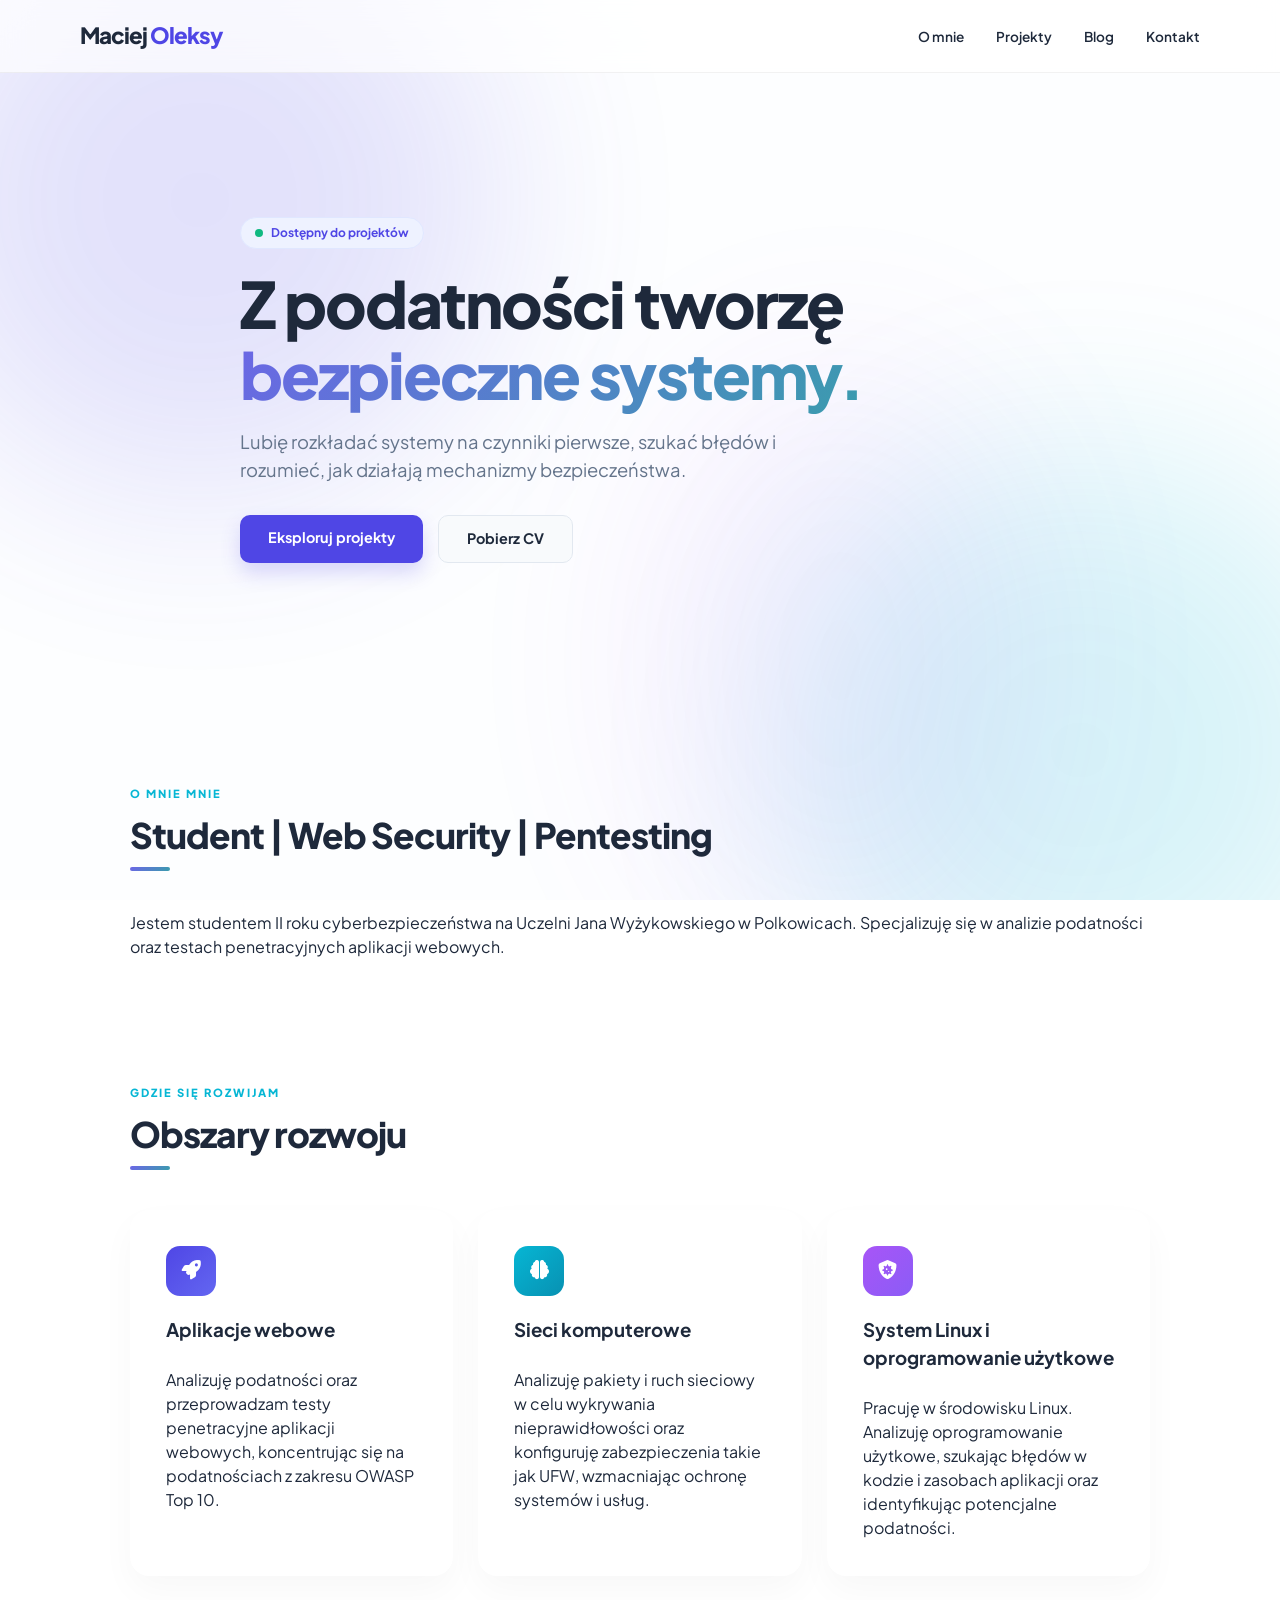
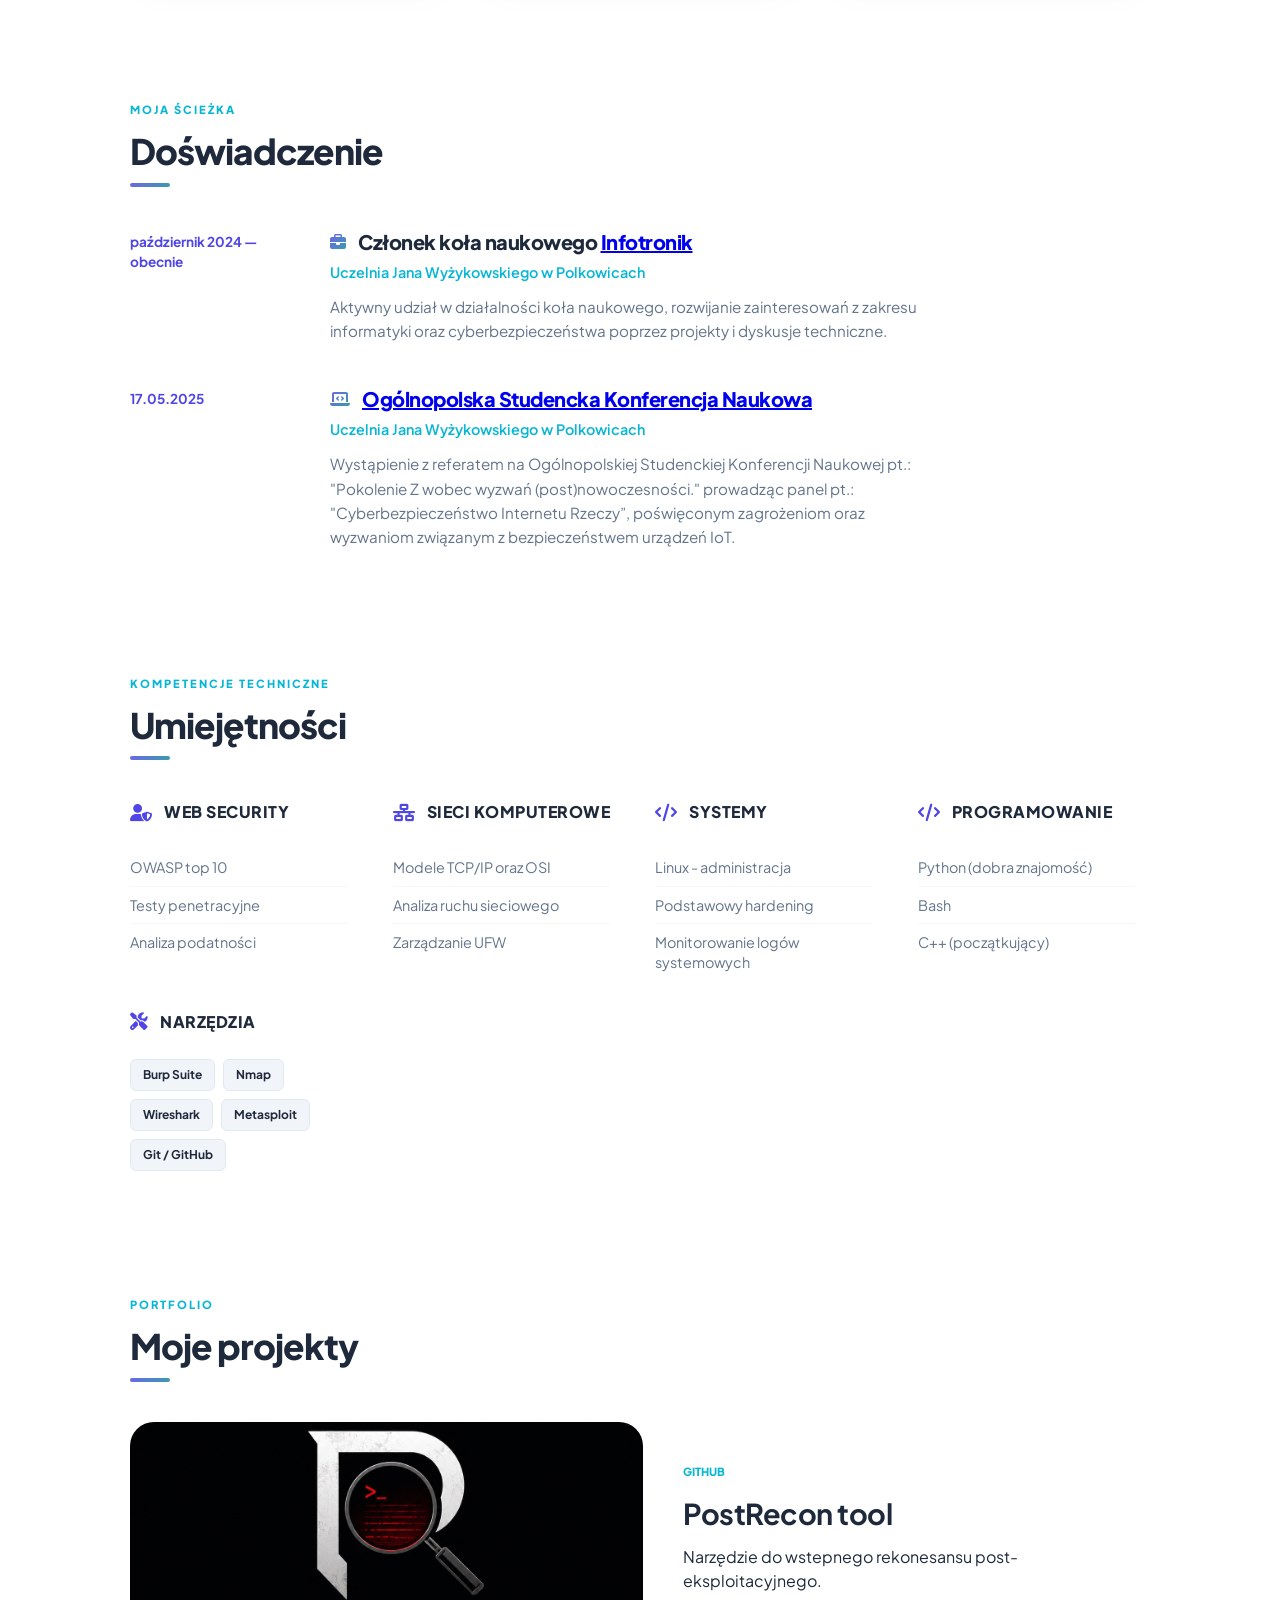
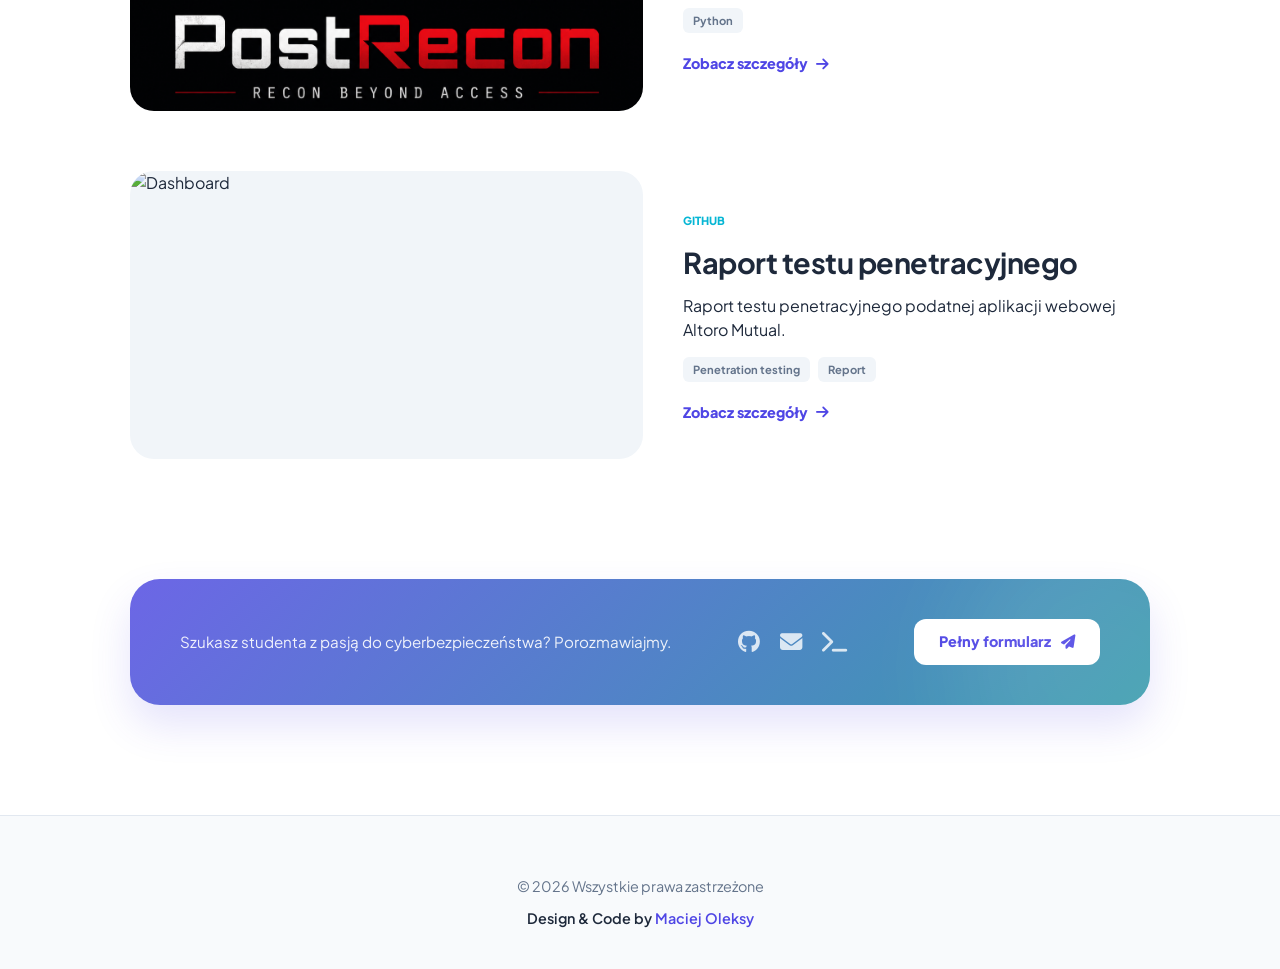
==== index.html @ 7ea2ad45 "Update index.html" ====
<!DOCTYPE html>
<html lang="pl">
<head>
    <meta charset="UTF-8">
    <meta name="viewport" content="width=device-width, initial-scale=1.0">
    <title>Portfolio | Maciej Oleksy</title>
    <link href="https://fonts.googleapis.com/css2?family=Plus+Jakarta+Sans:wght@300;400;600;800&display=swap" rel="stylesheet">
    <link rel="stylesheet" href="https://cdnjs.cloudflare.com/ajax/libs/font-awesome/6.4.0/css/all.min.css">
    <link rel="stylesheet" href="style.css">
</head>
<body>


    <div class="blob-bg">
        <div class="blob blob-1"></div>
        <div class="blob blob-2"></div>
        <div class="blob blob-3"></div>
    </div>

    <nav>
        <div class="nav-container">
            <div class="logo">Maciej<span> Oleksy</span></div>
            <ul class="nav-links">
                <li><a href="#about">O mnie</a></li>
                <li><a href="#projects">Projekty</a></li>
                <li><a href="https://cybermaciej.blogspot.com/">Blog</a></li>
                <li><a href="#contact">Kontakt</a></li>
            </ul>
        </div>
    </nav>

    <header class="hero">
        <div class="container">
            <div class="hero-content">
                <span class="status-badge"><span class="dot"></span> Dostępny do projektów</span>
                <h1>Z podatności tworzę<span class="text-gradient"> bezpieczne systemy.</span></h1>
                <p>Lubię rozkładać systemy na czynniki pierwsze, szukać błędów i rozumieć, jak działają mechanizmy bezpieczeństwa.</p>
                <div class="hero-btns">
                    <a href="#projects" class="btn btn-primary">Eksploruj projekty</a>
                    <a href="#contact" class="btn btn-secondary">Pobierz CV</a>
                </div>
            </div>
        </div>
    </header>

    <section id="about" class="section">
        <div class="container">
            <div class="section-header">
                <span class="section-subtitle">O mnie mnie</span>
                <h2>Student | Web Security | Pentesting</h2>
                <div class="divider"></div>
            </div>
            <div class="about-text">
                Jestem studentem II roku cyberbezpieczeństwa na Uczelni Jana Wyżykowskiego w Polkowicach. Specjalizuję się w analizie podatności oraz testach penetracyjnych aplikacji webowych.</p>
            </div>
        </div>
    </section>

    <!-- Sekcja Specjalizacja -->

    <section id="areas" class="section">
        <div class="container">
            <div class="section-header">
                <span class="section-subtitle">Gdzie się rozwijam</span>
                <h2>Obszary rozwoju</h2>
                <div class="divider"></div>
            </div>
            <div class="grid-3">
                <div class="area-card">
                    <div class="area-icon gradient-1"><i class="fas fa-rocket"></i></div>
                   <h3> Aplikacje webowe</h3>
                    <br>
                    <p>Analizuję podatności oraz przeprowadzam testy penetracyjne aplikacji webowych, koncentrując się na podatnościach z zakresu OWASP Top 10.</p>
                </div>
                <div class="area-card">
                    <div class="area-icon gradient-2"><i class="fas fa-brain"></i></div>
                    <h3>Sieci komputerowe</h3>
                    <br>
                    <p>Analizuję pakiety i ruch sieciowy w celu wykrywania nieprawidłowości oraz konfiguruję zabezpieczenia takie jak UFW, wzmacniając ochronę systemów i usług.</p>
                </div>
                <div class="area-card">
                    <div class="area-icon gradient-3"><i class="fas fa-shield-virus"></i></div>
                    <h3>System Linux i oprogramowanie użytkowe</h3>
                    <br>
                    <p>Pracuję w środowisku Linux. Analizuję oprogramowanie użytkowe, szukając błędów w kodzie i zasobach aplikacji oraz identyfikując potencjalne podatności.</p>
                </div>
            </div>
        </div>
    </section>

    <!-- SEKCJA DOŚWIADCZENIE -->
    <section id="experience" class="section">
        <div class="container">
            <div class="section-header">
                <span class="section-subtitle">Moja ścieżka</span>
                <h2>Doświadczenie</h2>
                <div class="divider"></div>
            </div>
            <div class="experience-timeline">
                
                <!-- Pozycja 1 -->
                <div class="exp-entry">
                    <div class="exp-date">październik 2024 — obecnie</div>
                    <div class="exp-details">
                        <div class="exp-title">
                            <i class="fas fa-briefcase"></i>
                            <h3>Członek koła naukowego <a href="https://www.infotronik.polkowski.edu.pl/">Infotronik</a></h3>
                        </div>
                        <span class="exp-company">Uczelnia Jana Wyżykowskiego w Polkowicach</span>
                        <p>Aktywny udział w działalności koła naukowego, rozwijanie zainteresowań z zakresu informatyki oraz cyberbezpieczeństwa poprzez projekty i dyskusje techniczne.</p>
                    </div>
                </div>

                <!-- Pozycja 2 -->
                <div class="exp-entry">
                    <div class="exp-date">17.05.2025</div>
                    <div class="exp-details">
                        <div class="exp-title">
                            <i class="fas fa-laptop-code"></i>
                            <a href="https://ujw.pl/za-nami-ogolnopolska-konferencja-studencka/"><h3>Ogólnopolska Studencka Konferencja Naukowa</h3></a>
                        </div>
                        <span class="exp-company">Uczelnia Jana Wyżykowskiego w Polkowicach</span>
                        <p>Wystąpienie z referatem na Ogólnopolskiej Studenckiej Konferencji Naukowej pt.: "Pokolenie Z wobec wyzwań (post)nowoczesności." prowadząc panel pt.: "Cyberbezpieczeństwo Internetu Rzeczy”, poświęconym zagrożeniom oraz wyzwaniom związanym z bezpieczeństwem urządzeń IoT.</p>
                    </div>
                </div>

            </div>
        </div>
    </section>

   <section id="skills" class="section">
        <div class="container">
            <div class="section-header">
                <span class="section-subtitle">Kompetencje techniczne</span>
                <h2>Umiejętności</h2>
                <div class="divider"></div>
            </div>
            
            <div class="skills-grid-structured">
                
                <!-- Grupa 1: Cybersecurity -->
                <div class="skill-column">
                    <div class="skill-column-header">
                        <i class="fas fa-user-shield"></i>
                        <h4>Web security</h4>
                    </div>
                    <ul class="skill-list-clean">
                        <li>OWASP top 10</li>
                        <li>Testy penetracyjne</li>

                        <li>Analiza podatności</li>
                    </ul>
                </div>

                <!-- Grupa 2: Systemy i sieci -->
                <div class="skill-column">
                    <div class="skill-column-header">
                        <i class="fas fa-network-wired"></i>
                        <h4>Sieci komputerowe</h4>
                    </div>
                    <ul class="skill-list-clean">
                        <li>Modele TCP/IP oraz OSI</li>
                        <li>Analiza ruchu sieciowego</li>
                        <li>Zarządzanie UFW</li>
                
           
                    </ul>
                </div>

                <!-- Grupa 3: Programowanie -->
                <div class="skill-column">
                    <div class="skill-column-header">
                        <i class="fas fa-code"></i>
                        <h4>Systemy</h4>
                    </div>
                    <ul class="skill-list-clean">
                        <li>Linux - administracja</li>
                        <li>Podstawowy hardening</li>
<li>Monitorowanie logów systemowych</li>
                    </ul>
                </div>


<div class="skill-column">
                    <div class="skill-column-header">
                        <i class="fas fa-code"></i>
                        <h4>Programowanie</h4>
                    </div>
                    <ul class="skill-list-clean">
                        <li>Python (dobra znajomość)</li>
                        <li>Bash</li>
<li>C++ (początkujący)</li>
                    </ul>
                </div>

                <!-- Grupa 4: Narzędzia -->
                <div class="skill-column tools-column">
                    <div class="skill-column-header">
                        <i class="fas fa-tools"></i>
                        <h4>Narzędzia</h4>
                    </div>
                    <div class="tools-tags-cloud">
                        <span>Burp Suite</span>
                        <span>Nmap</span>
                        <span>Wireshark</span>
                        <span>Metasploit</span>
                        <span>Git / GitHub</span>
                    </div>
                </div>

            </div>
        </div>
    </section>

    <section id="projects" class="section">
        <div class="container">
            <div class="section-header">
                <span class="section-subtitle">Portfolio</span>
                <h2>Moje projekty</h2>
                <div class="divider"></div>
            </div>
            <div class="projects-featured">
                <div class="project-item">
                    <div class="project-visual">
                        <img src="unnamed.png" alt="Dashboard">
                    </div>
                    <div class="project-info">
                        <span class="project-tag">GitHub</span>
                        <h3>PostRecon tool</h3>
                        <p>Narzędzie do wstepnego rekonesansu post-eksploitacyjnego.</p>
                        <div class="project-meta"><span>Python</span></div>
                        <a href="https://github.com/christwaffen/postrecon" class="btn-link">Zobacz szczegóły <i class="fas fa-arrow-right"></i></a>
                    </div>
                </div>

                <div class="project-item">
                    <div class="project-visual">
                        <img src="https://www.mend.io/wp-content/uploads/2024/07/Blog-image-2-Assessment-Tools.png" alt="Dashboard">
                    </div>
                    <div class="project-info">
                        <span class="project-tag">GitHub</span>
                        <h3>Raport testu penetracyjnego</h3>
                        <p>Raport testu penetracyjnego podatnej aplikacji webowej Altoro Mutual.</p>
                        <div class="project-meta"><span>Penetration testing</span><span>Report</span></div>
                        <a href="https://github.com/christwaffen/Pentest-Project-Altoro-Mutual" class="btn-link">Zobacz szczegóły <i class="fas fa-arrow-right"></i></a>
                    </div>
                </div>
            </div>
        </div>
    </section>

    <!-- ZMODYFIKOWANA SEKCJA KONTAKT Z MEDIA MI -->
    <section id="contact" class="section">
        <div class="container">
            <div class="contact-slim-enhanced">
                <div class="contact-info-block">
                    <p>Szukasz studenta z pasją do cyberbezpieczeństwa? Porozmawiajmy.</p>
                </div>

                <div class="contact-socials">
                    <a href="https://github.com/christwaffen" target="_blank" title="GitHub">
                        <i class="fab fa-github"></i>
                    </a>
                    <a href="mailto:maciek.oleksy.slo@gmail.com" title="Email">
                        <i class="fas fa-envelope"></i>
                    </a>
                    <a href="https://tryhackme.com/p/hackerCrusaders" target="_blank" title="TryHackMe">
                        <i class="fas fa-terminal"></i>
                    </a>
                </div>

                <div class="contact-cta">
                    <a href="kontakt.html" class="btn-contact-white">
                        Pełny formularz <i class="fas fa-paper-plane"></i>
                    </a>
                </div>
            </div>
        </div>
    </section>

    <footer>
        <div class="container">
            <p>&copy; 2026 Wszystkie prawa zastrzeżone</p>
            <p class="footer-bottom">Design & Code by <span>Maciej Oleksy</span></p>
        </div>
    </footer>

</body>
</html>
---- style.css ----
:root {
    --primary: #4f46e5;
    --secondary: #06b6d4;
    --text-main: #1e293b;
    --text-light: #64748b;
    --bg-body: #ffffff;
    --card-bg: rgba(255, 255, 255, 0.6);
    --gradient-main: linear-gradient(135deg, #6c66e6 0%, #3a9cad 100%);
}

* { margin: 0; padding: 0; box-sizing: border-box; }
html { scroll-behavior: smooth; }
body {
    font-family: 'Plus Jakarta Sans', sans-serif;
    color: var(--text-main);
    background-color: var(--bg-body);
    line-height: 1.5;
}

/* --- TŁO: AURORA TECH --- */
.blob-bg {
    position: fixed; top: 0; left: 0; width: 100%; height: 100%;
    z-index: -1; background: #fdfeff; overflow: hidden;
}
.blob {
    position: absolute; width: 600px; height: 600px;
    filter: blur(100px); border-radius: 50%; opacity: 0.15;
    animation: move 25s infinite alternate ease-in-out;
}
.blob-1 { top: -100px; left: -100px; background: #4f46e5; }
.blob-2 { bottom: -150px; right: -100px; background: #06b6d4; }
.blob-3 { top: 40%; left: 50%; width: 400px; background: #a855f7; opacity: 0.08; }

@keyframes move {
    0% { transform: translate(0, 0) scale(1); }
    100% { transform: translate(100px, 50px) scale(1.1); }
}

/* --- NAWIGACJA --- */
nav {
    position: fixed; top: 0; width: 100%; z-index: 1000;
    padding: 1.2rem 0; background: rgba(255,255,255,0.7);
    backdrop-filter: blur(15px); border-bottom: 1px solid rgba(0,0,0,0.05);
}
.nav-container { max-width: 1200px; margin: 0 auto; display: flex; justify-content: space-between; align-items: center; padding: 0 40px; }
.logo { font-size: 1.4rem; font-weight: 800; letter-spacing: -1px; }
.logo span { color: var(--primary); }
.nav-links { display: flex; list-style: none; gap: 2rem; }
.nav-links a { text-decoration: none; color: var(--text-main); font-size: 0.85rem; font-weight: 600; transition: 0.3s; }
.nav-links a:hover { color: var(--primary); }

/* --- HERO --- */
.hero { height: 80vh; display: flex; align-items: center; padding-top: 60px; }
.hero-content { max-width: 800px; }
.status-badge { background: #eef2ff; padding: 6px 14px; border-radius: 50px; font-size: 0.75rem; font-weight: 700; color: var(--primary); display: inline-flex; align-items: center; gap: 8px; margin-bottom: 1.2rem; border: 1px solid #e0e7ff; }
.dot { width: 8px; height: 8px; background: #10b981; border-radius: 50%; display: inline-block; animation: blink 1.5s infinite; }
@keyframes blink { 0%, 100% { opacity: 0.3; } 50% { opacity: 1; } }
.hero h1 { font-size: clamp(2.5rem, 5vw, 4rem); line-height: 1.1; margin-bottom: 1.2rem; font-weight: 800; letter-spacing: -2px; }
.text-gradient { background: var(--gradient-main); -webkit-background-clip: text; -webkit-text-fill-color: transparent; }
.hero p { font-size: 1.15rem; color: var(--text-light); margin-bottom: 2rem; max-width: 550px; }

/* --- BUTTONS --- */
.hero-btns { 
    display: flex; 
    flex-wrap: wrap; 
    gap: 15px; /* To załatwia odstęp między przyciskami */
}

.btn { padding: 12px 28px; border-radius: 10px; font-weight: 700; text-decoration: none; transition: 0.3s; display: inline-block; font-size: 0.9rem; }
.btn-primary { background: var(--primary); color: white; box-shadow: 0 10px 20px rgba(79, 70, 229, 0.2); border: none; }
.btn-primary:hover { transform: translateY(-2px); box-shadow: 0 15px 25px rgba(79, 70, 229, 0.3); }

.btn-secondary { 
    background: #f8fafc; 
    color: var(--text-main); 
    /* Usuwamy margin-left: 10px; bo teraz używamy gap w .hero-btns */
    border: 1px solid #e2e8f0; 
}
/* --- SEKCE --- */
.container { max-width: 1100px; margin: 0 auto; padding: 0 40px; }
.section { padding: 60px 0; }
.section-header { text-align: left; margin-bottom: 40px; }
.section-subtitle { font-weight: 800; text-transform: uppercase; letter-spacing: 2px; color: var(--secondary); font-size: 0.7rem; }
.section-header h2 { font-size: 2.2rem; font-weight: 800; margin: 5px 0; letter-spacing: -1px; }
.divider { width: 40px; height: 4px; background: var(--gradient-main); border-radius: 10px; }

/* --- OBSZARY --- */
.grid-3 { display: grid; grid-template-columns: repeat(auto-fit, minmax(280px, 1fr)); gap: 25px; }
.area-card { background: var(--card-bg); padding: 35px; border-radius: 20px; border: 1px solid rgba(255,255,255,0.5); backdrop-filter: blur(10px); box-shadow: 0 15px 35px rgba(0,0,0,0.03); transition: 0.3s; }
.area-card:hover { transform: translateY(-5px); border-color: var(--primary); }
.area-icon { width: 50px; height: 50px; border-radius: 14px; display: flex; align-items: center; justify-content: center; font-size: 1.2rem; color: white; margin-bottom: 20px; }
.gradient-1 { background: linear-gradient(135deg, #4f46e5, #6366f1); }
.gradient-2 { background: linear-gradient(135deg, #06b6d4, #0891b2); }
.gradient-3 { background: linear-gradient(135deg, #a855f7, #8b5cf6); }

/* --- NOWY, UPORZĄDKOWANY UKŁAD UMIEJĘTNOŚCI --- */
.skills-grid-structured {
    display: grid;
    /* Tworzy 4 równe kolumny na dużych ekranach */
    grid-template-columns: repeat(4, 1fr);
    gap: 30px;
    margin-top: 20px;
}

.skill-column {
    display: flex;
    flex-direction: column;
    padding-right: 15px; /* Odstęp wizualny między kolumnami */
}

.skill-column-header {
    display: flex;
    align-items: center;
    gap: 12px;
    margin-bottom: 25px;
    color: var(--primary);
}

.skill-column-header i {
    font-size: 1.1rem;
}

.skill-column-header h4 {
    font-size: 1rem;
    font-weight: 800;
    color: var(--text-main);
    text-transform: uppercase;
    letter-spacing: 0.5px;
}

/* Czysta lista bez kropel i kółek - minimalizm */
.skill-list-clean {
    list-style: none;
    margin: 0;
    padding: 0;
}

.skill-list-clean li {
    font-size: 0.9rem;
    color: var(--text-light);
    padding: 8px 0;
    border-bottom: 1px solid rgba(0,0,0,0.03); /* Subtelna linia oddzielająca */
    line-height: 1.4;
}

.skill-list-clean li:last-child {
    border-bottom: none;
}

.skill-list-clean li strong {
    color: var(--primary);
}

/* Chmura narzędzi */
.tools-tags-cloud {
    display: flex;
    flex-wrap: wrap;
    gap: 8px;
}

.tools-tags-cloud span {
    background: #f1f5f9;
    color: var(--text-main);
    padding: 6px 12px;
    border-radius: 6px;
    font-size: 0.75rem;
    font-weight: 700;
    border: 1px solid #e2e8f0;
    transition: 0.3s;
}

.tools-tags-cloud span:hover {
    background: var(--primary);
    color: white;
    border-color: var(--primary);
}

/* RESPONSYWNOŚĆ */

/* Na tabletach 2 kolumny obok siebie */
@media (max-width: 1024px) {
    .skills-grid-structured {
        grid-template-columns: repeat(2, 1fr);
        gap: 40px;
    }
}

/* Na telefonach 1 kolumna */
@media (max-width: 600px) {
    .skills-grid-structured {
        grid-template-columns: 1fr;
        gap: 30px;
    }
    
    .skill-column {
        padding-right: 0;
        padding-bottom: 20px;
        border-bottom: 1px solid #f1f5f9;
    }
}

/* --- PROJEKTY --- */
.projects-featured { display: flex; flex-direction: column; gap: 60px; }
.project-item { display: grid; grid-template-columns: 1.1fr 1fr; gap: 40px; align-items: center; }
.project-item.reverse { grid-template-columns: 1fr 1.1fr; }
/* --- WYMUSZENIE IDENTYCZNYCH WYMIARÓW --- */
.project-visual {
    width: 100% !important;
    aspect-ratio: 16 / 9 !important; /* Proporcje kinowe */
    border-radius: 24px !important;
    overflow: hidden !important;
    position: relative !important;
    display: block !important;
    background: #f1f5f9;
}

.project-visual img {
    /* To są kluczowe 3 linie, które muszą być razem: */
    width: 100% !important;
    height: 100% !important; 
    object-fit: cover !important; 
    
    /* Reszta to detale */
    display: block !important;
    object-position: center !important;
    transition: transform 0.6s ease !important;
}

/* Na telefonach obrazki mogą być nieco wyższe, żeby lepiej wyglądały */
@media (max-width: 768px) {
    .project-visual {
        aspect-ratio: 4 / 3 !important;
    }
}
.project-tag { color: var(--secondary); font-weight: 800; font-size: 0.7rem; text-transform: uppercase; }
.project-info h3 { font-size: 1.8rem; margin: 10px 0; letter-spacing: -0.5px; }
.project-meta { display: flex; gap: 8px; margin: 15px 0 20px; }
.project-meta span { background: #f1f5f9; padding: 4px 10px; border-radius: 6px; font-size: 0.7rem; font-weight: 700; color: var(--text-light); }
.btn-link { text-decoration: none; color: var(--primary); font-weight: 800; font-size: 0.9rem; display: flex; align-items: center; gap: 8px; }

/* --- ZMODYFIKOWANY KONTAKT SLIM --- */
.contact-slim-enhanced {
    background: var(--gradient-main);
    padding: 40px 50px;
    border-radius: 30px;
    display: flex;
    justify-content: space-between;
    align-items: center;
    color: white;
    box-shadow: 0 20px 40px rgba(79, 70, 229, 0.15);
    position: relative;
    overflow: hidden;
}

/* Dekoracyjne rozmycie wewnątrz paska */
.contact-slim-enhanced::after {
    content: '';
    position: absolute;
    top: -50%;
    right: -10%;
    width: 300px;
    height: 300px;
    background: rgba(255, 255, 255, 0.1);
    filter: blur(50px);
    border-radius: 50%;
}

.contact-info-block h3 {
    font-size: 1.8rem;
    font-weight: 800;
    margin-bottom: 5px;
    letter-spacing: -1px;
}

.contact-info-block p {
    opacity: 0.9;
    font-size: 0.95rem;
}

/* Ikony mediów */
.contact-socials {
    display: flex;
    gap: 20px;
    z-index: 1;
}

.contact-socials a {
    color: white;
    font-size: 1.4rem;
    text-decoration: none;
    transition: 0.3s cubic-bezier(0.175, 0.885, 0.32, 1.275);
    opacity: 0.8;
}

.contact-socials a:hover {
    opacity: 1;
    transform: translateY(-5px) scale(1.2);
}

/* Przycisk wewnątrz kontaktu */
.btn-contact-white {
    background: white;
    color: var(--primary);
    padding: 12px 25px;
    border-radius: 12px;
    text-decoration: none;
    font-weight: 800;
    font-size: 0.9rem;
    display: inline-flex;
    align-items: center;
    gap: 10px;
    transition: 0.3s;
    border: none;
    white-space: nowrap;
}

.btn-contact-white:hover {
    transform: scale(1.05);
    box-shadow: 0 10px 20px rgba(0,0,0,0.1);
}

/* RESPONSIVE KONTAKT */
@media (max-width: 900px) {
    .contact-slim-enhanced {
        flex-direction: column;
        text-align: center;
        gap: 30px;
        padding: 40px 20px;
    }
    
    .contact-socials {
        gap: 25px;
    }
}
/* --- DOŚWIADCZENIE --- */
.experience-timeline {
    display: flex;
    flex-direction: column;
    gap: 40px; /* Odstęp między pozycjami */
    max-width: 800px;
}

.exp-entry {
    display: grid;
    grid-template-columns: 180px 1fr; /* Stała szerokość daty */
    gap: 20px;
    transition: 0.3s;
}

/* Na telefonach data nad treścią */
@media (max-width: 768px) {
    .exp-entry {
        grid-template-columns: 1fr;
        gap: 8px;
    }
}

.exp-date {
    font-size: 0.85rem;
    font-weight: 700;
    color: var(--primary);
    padding-top: 5px;
}

.exp-title {
    display: flex;
    align-items: center;
    gap: 12px;
    margin-bottom: 5px;
}

.exp-title i {
    font-size: 1rem;
    background: var(--gradient-main);
    -webkit-background-clip: text;
    -webkit-text-fill-color: transparent;
}

.exp-title h3 {
    font-size: 1.25rem;
    font-weight: 800;
    letter-spacing: -0.5px;
}

.exp-company {
    display: block;
    font-size: 0.9rem;
    font-weight: 600;
    color: var(--secondary);
    margin-bottom: 12px;
}

.exp-details p {
    font-size: 0.95rem;
    color: var(--text-light);
    max-width: 600px;
    line-height: 1.6;
}

/* Delikatny efekt hover dla całego wpisu */
.exp-entry:hover .exp-title h3 {
    color: var(--primary);
    transition: 0.3s;
}
/* --- POPRAWKI RESPONSYWNOŚCI --- */

@media (max-width: 768px) {
    /* Nawigacja na mobile */
    .nav-container {
        flex-direction: column;
        padding: 15px 20px;
        gap: 15px;
    }
    
    .nav-links {
        gap: 15px;
    }

    .hero {
        height: auto;
        padding: 120px 0 60px;
        text-align: center;
    }

    .hero-content {
        display: flex;
        flex-direction: column;
        align-items: center;
    }

    .hero-btns {
        justify-content: center;
    }

    /* Projekty na mobile - układ jeden pod drugim */
    .project-item, .project-item.reverse {
        grid-template-columns: 1fr; /* Jedna kolumna */
        gap: 25px;
    }

    .project-info {
        order: 2; /* Tekst pod obrazkiem */
    }

    .project-visual {
        order: 1; /* Obrazek na górze */
    }
}
/* --- STOPKA --- */
footer {
    padding: 60px 0 30px;
    margin-top: 50px;
    background: #f8fafc;
    border-top: 1px solid #e2e8f0;
    text-align: center;
}

footer p {
    color: var(--text-light);
    font-size: 0.9rem;
    margin-bottom: 10px;
}

footer .footer-bottom {
    font-weight: 600;
    color: var(--text-main);
}

footer .footer-bottom span {
    color: var(--primary);
}
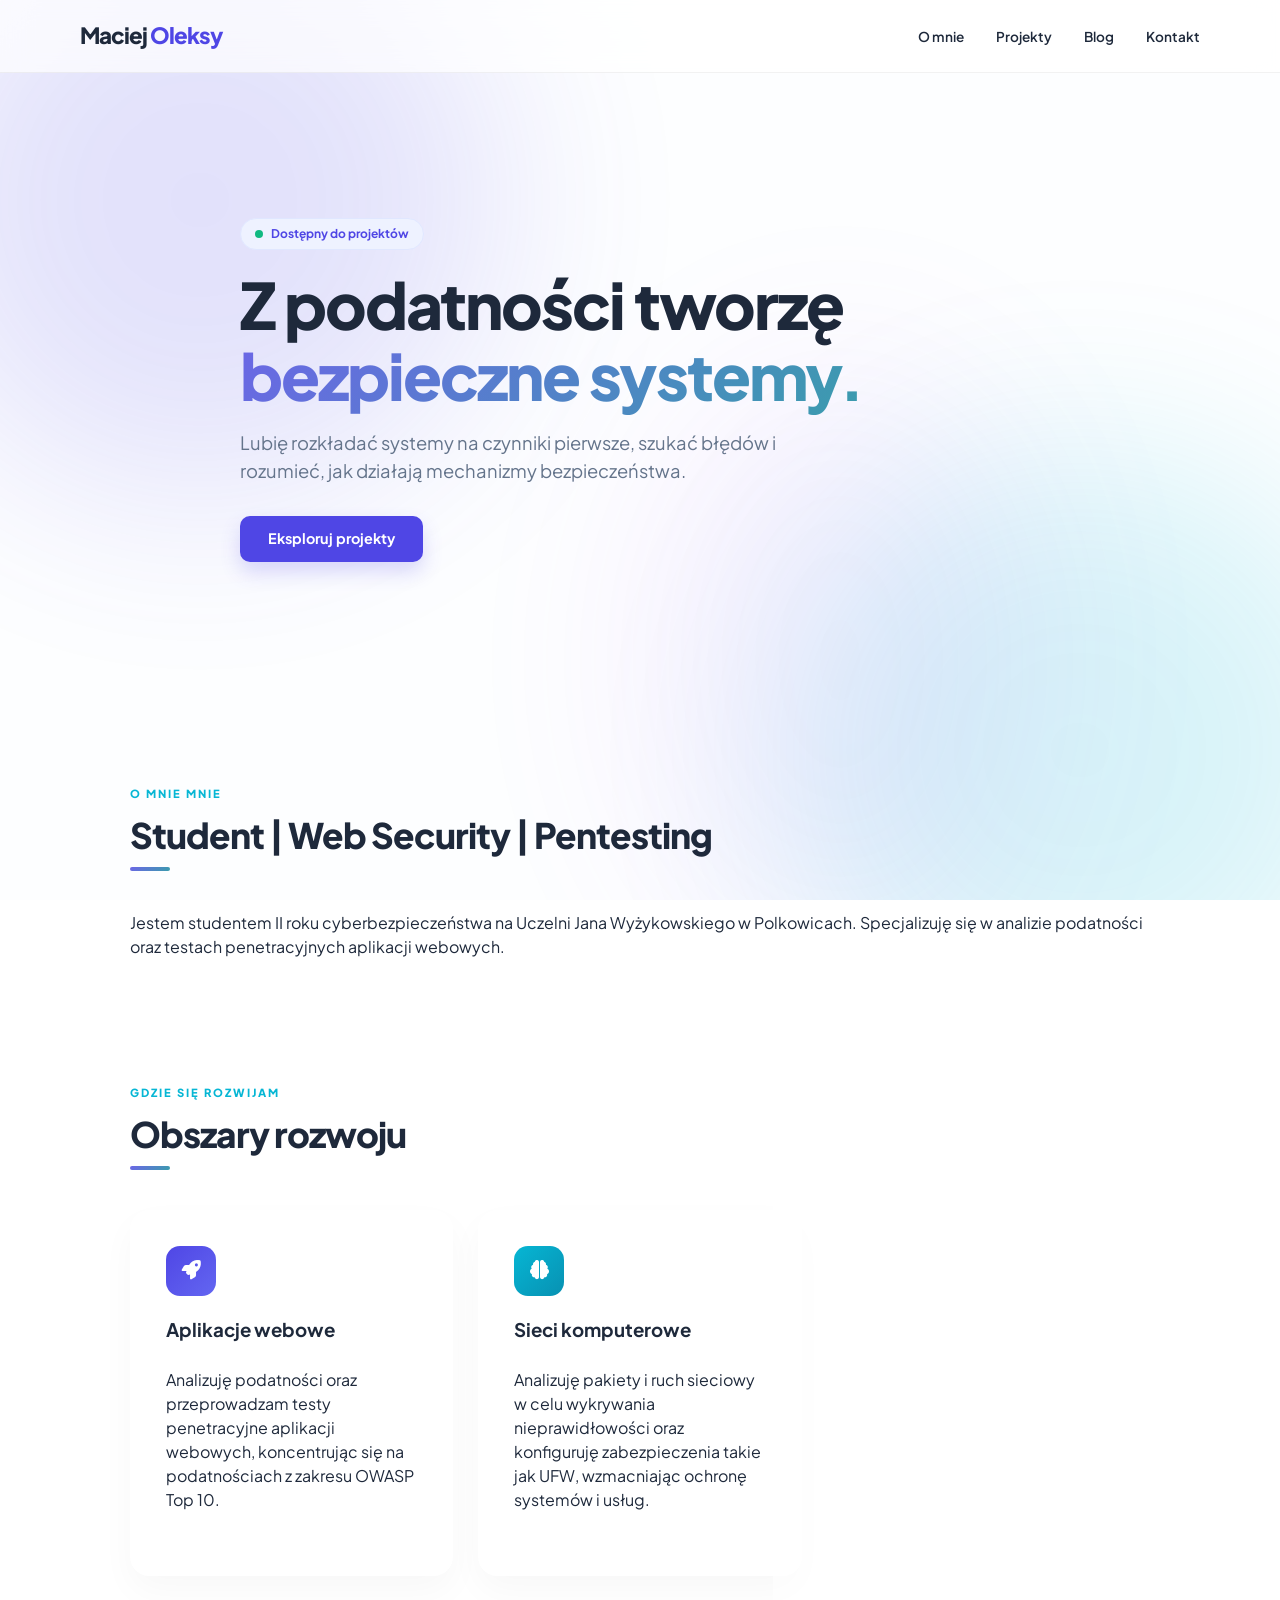
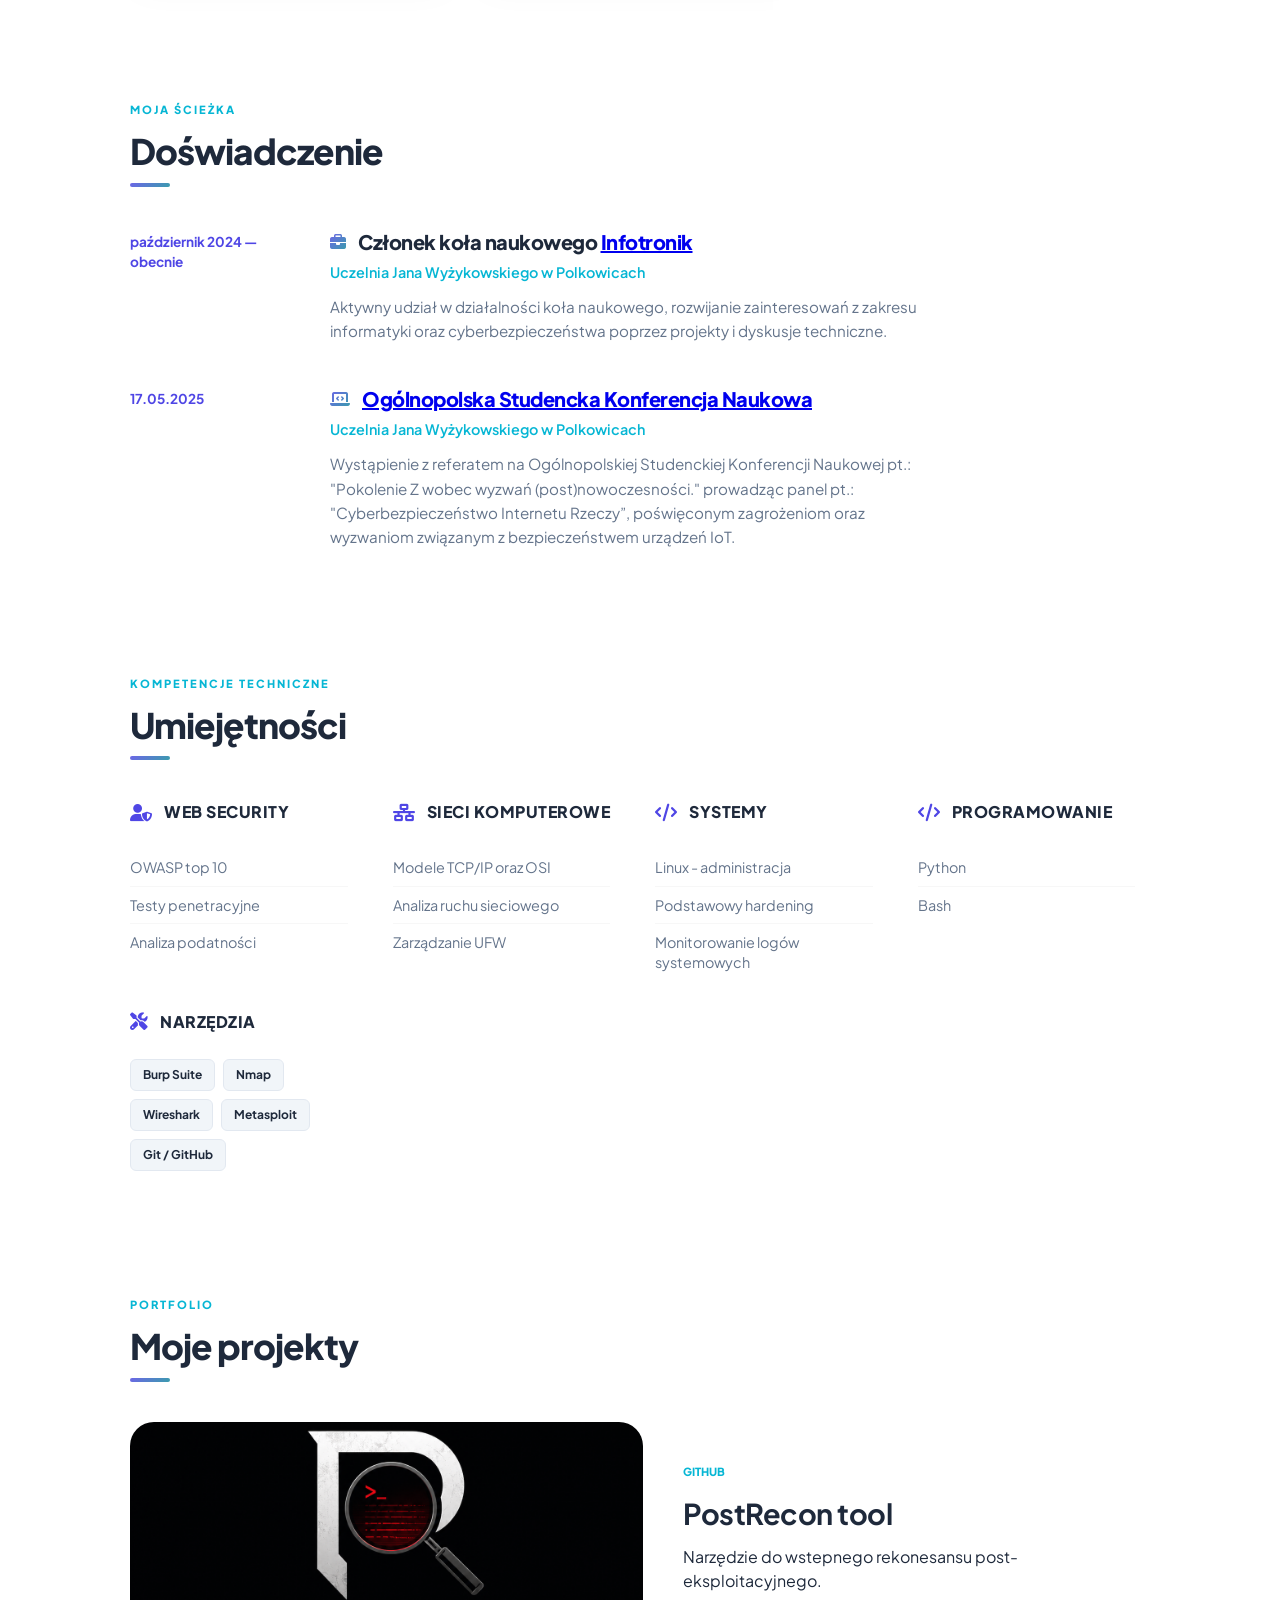
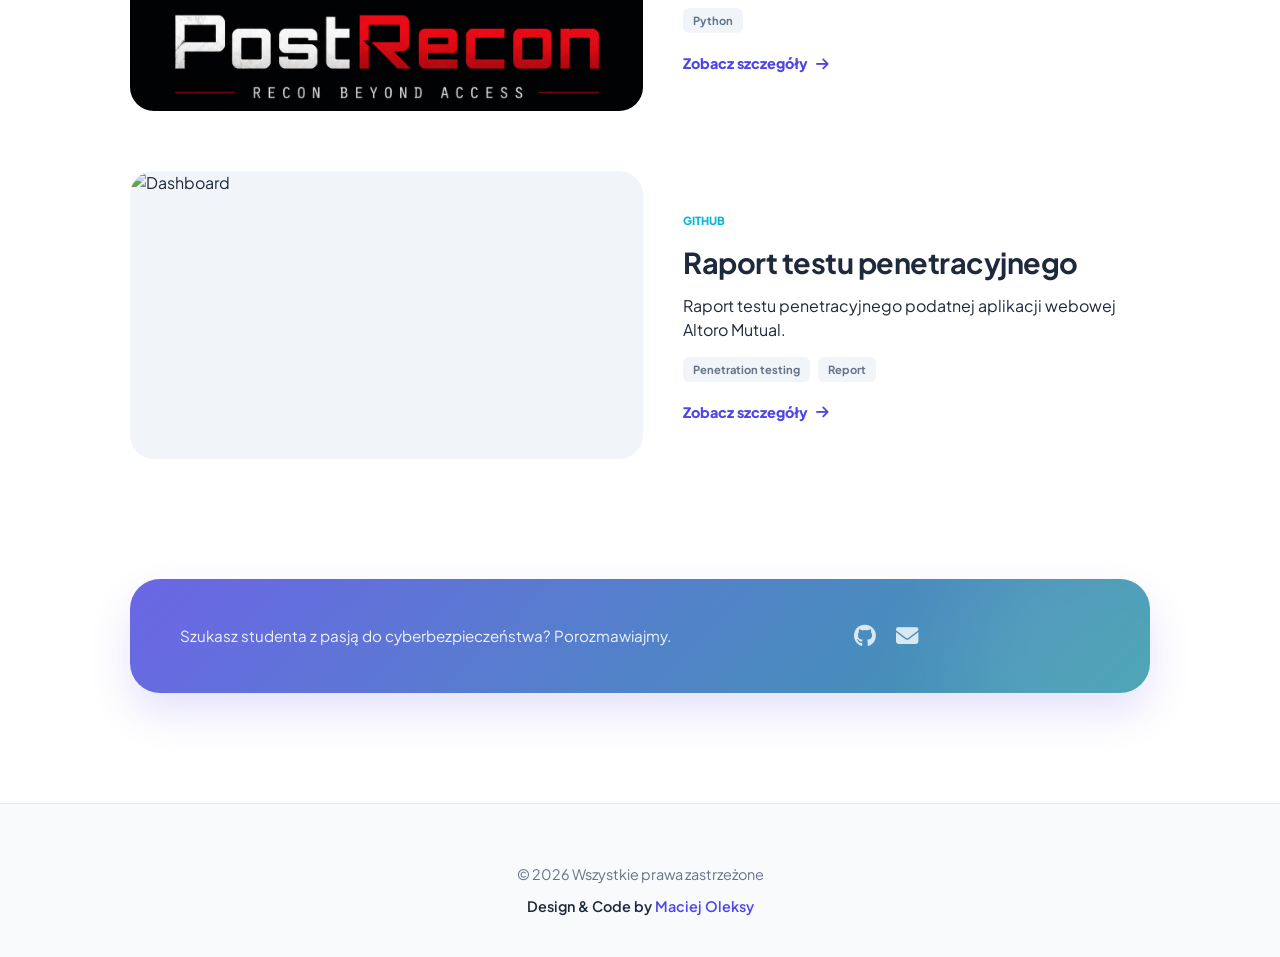
==== commit 51e77fec: "Update index.html" ====
--- a/index.html
+++ b/index.html
@@ -37,7 +37,7 @@
                 <p>Lubię rozkładać systemy na czynniki pierwsze, szukać błędów i rozumieć, jak działają mechanizmy bezpieczeństwa.</p>
                 <div class="hero-btns">
                     <a href="#projects" class="btn btn-primary">Eksploruj projekty</a>
-                    <a href="#contact" class="btn btn-secondary">Pobierz CV</a>
+                    <!-- <a href="#contact" class="btn btn-secondary">Pobierz CV</a> -->
                 </div>
             </div>
         </div>
@@ -152,7 +152,7 @@
                     </ul>
                 </div>
 
-                <!-- Grupa 2: Systemy i sieci -->
+                <!-- Grupa 2: Sieci -->
                 <div class="skill-column">
                     <div class="skill-column-header">
                         <i class="fas fa-network-wired"></i>
@@ -167,7 +167,7 @@
                     </ul>
                 </div>
 
-                <!-- Grupa 3: Programowanie -->
+                <!-- Grupa 3: Systemy -->
                 <div class="skill-column">
                     <div class="skill-column-header">
                         <i class="fas fa-code"></i>
@@ -187,9 +187,8 @@
                         <h4>Programowanie</h4>
                     </div>
                     <ul class="skill-list-clean">
-                        <li>Python (dobra znajomość)</li>
+                        <li>Python</li>
                         <li>Bash</li>
-<li>C++ (początkujący)</li>
                     </ul>
                 </div>
 
@@ -249,7 +248,7 @@
         </div>
     </section>
 
-    <!-- ZMODYFIKOWANA SEKCJA KONTAKT Z MEDIA MI -->
+    <!--  SEKCJA KONTAKT  -->
     <section id="contact" class="section">
         <div class="container">
             <div class="contact-slim-enhanced">
@@ -264,15 +263,13 @@
                     <a href="mailto:maciek.oleksy.slo@gmail.com" title="Email">
                         <i class="fas fa-envelope"></i>
                     </a>
-                    <a href="https://tryhackme.com/p/hackerCrusaders" target="_blank" title="TryHackMe">
-                        <i class="fas fa-terminal"></i>
-                    </a>
+
                 </div>
 
                 <div class="contact-cta">
-                    <a href="kontakt.html" class="btn-contact-white">
+                  <!--  <a href="kontakt.html" class="btn-contact-white">
                         Pełny formularz <i class="fas fa-paper-plane"></i>
-                    </a>
+                    </a> -->
                 </div>
             </div>
         </div>
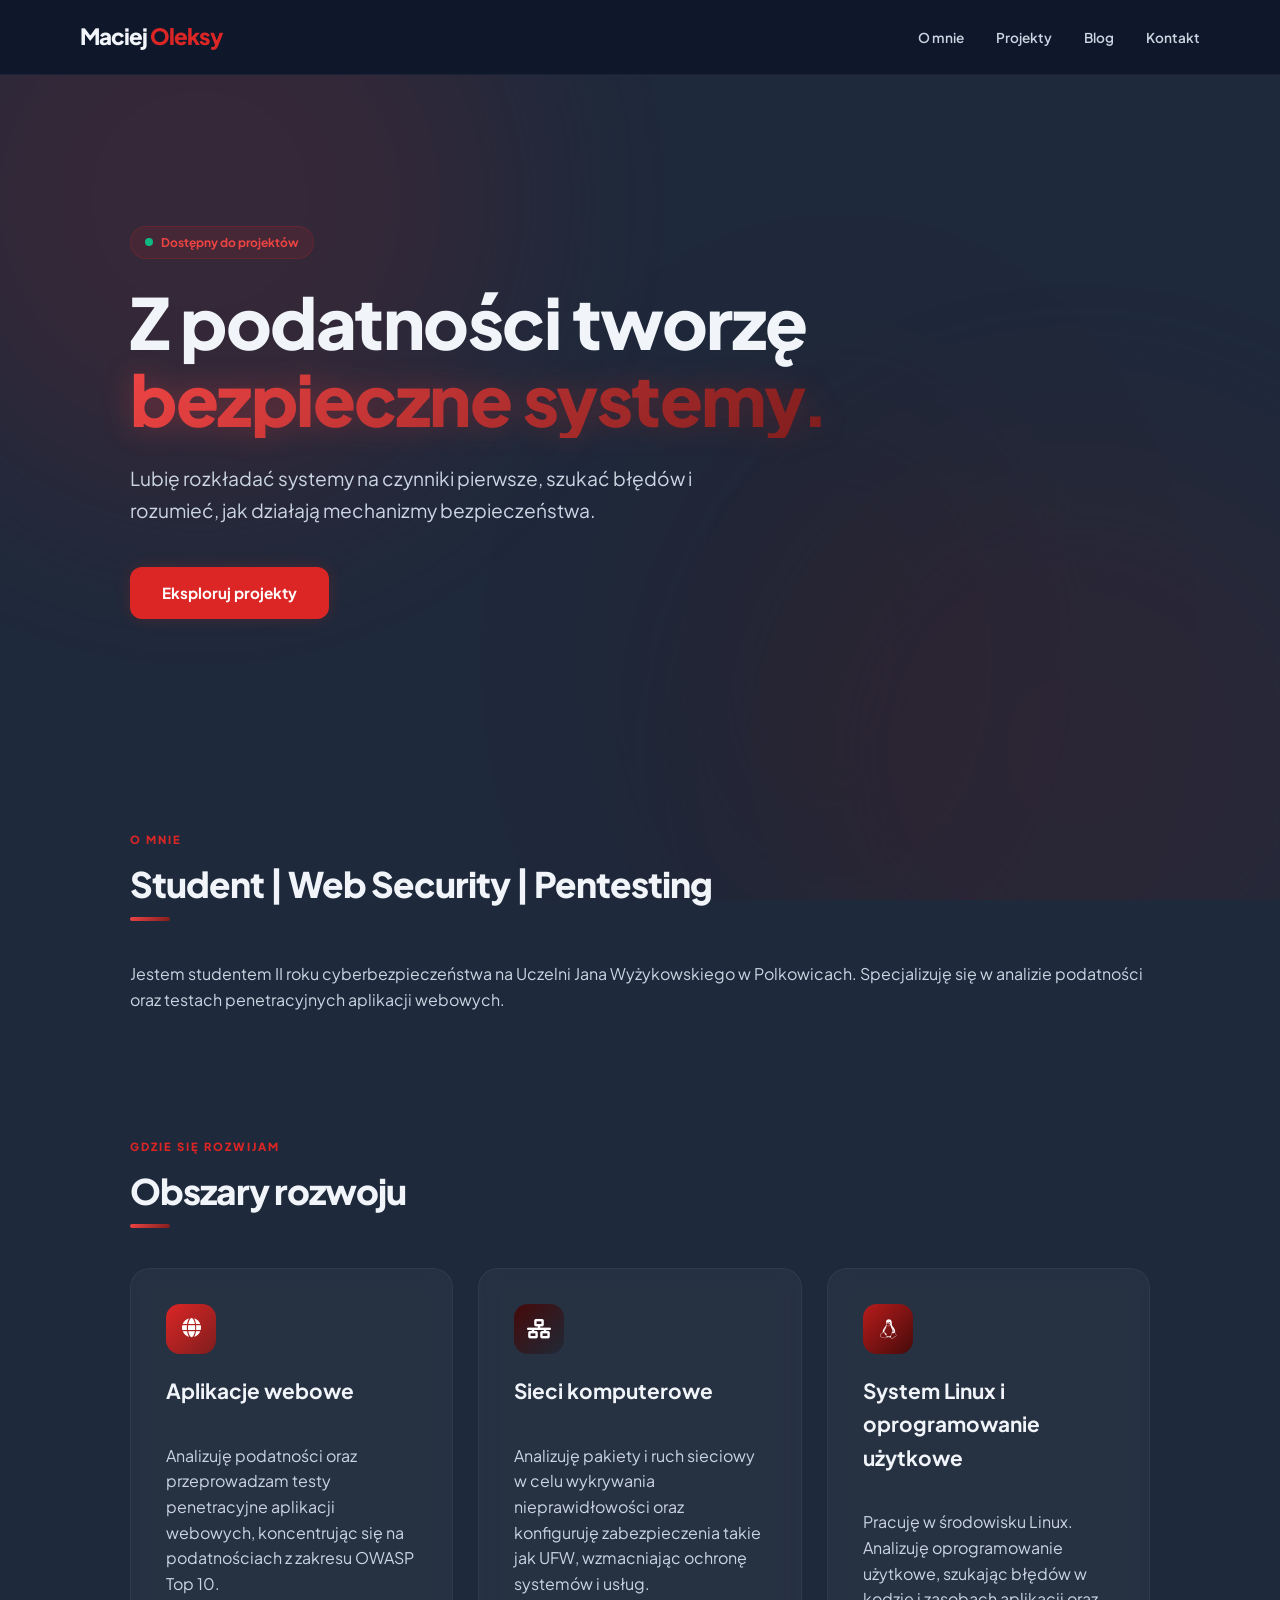
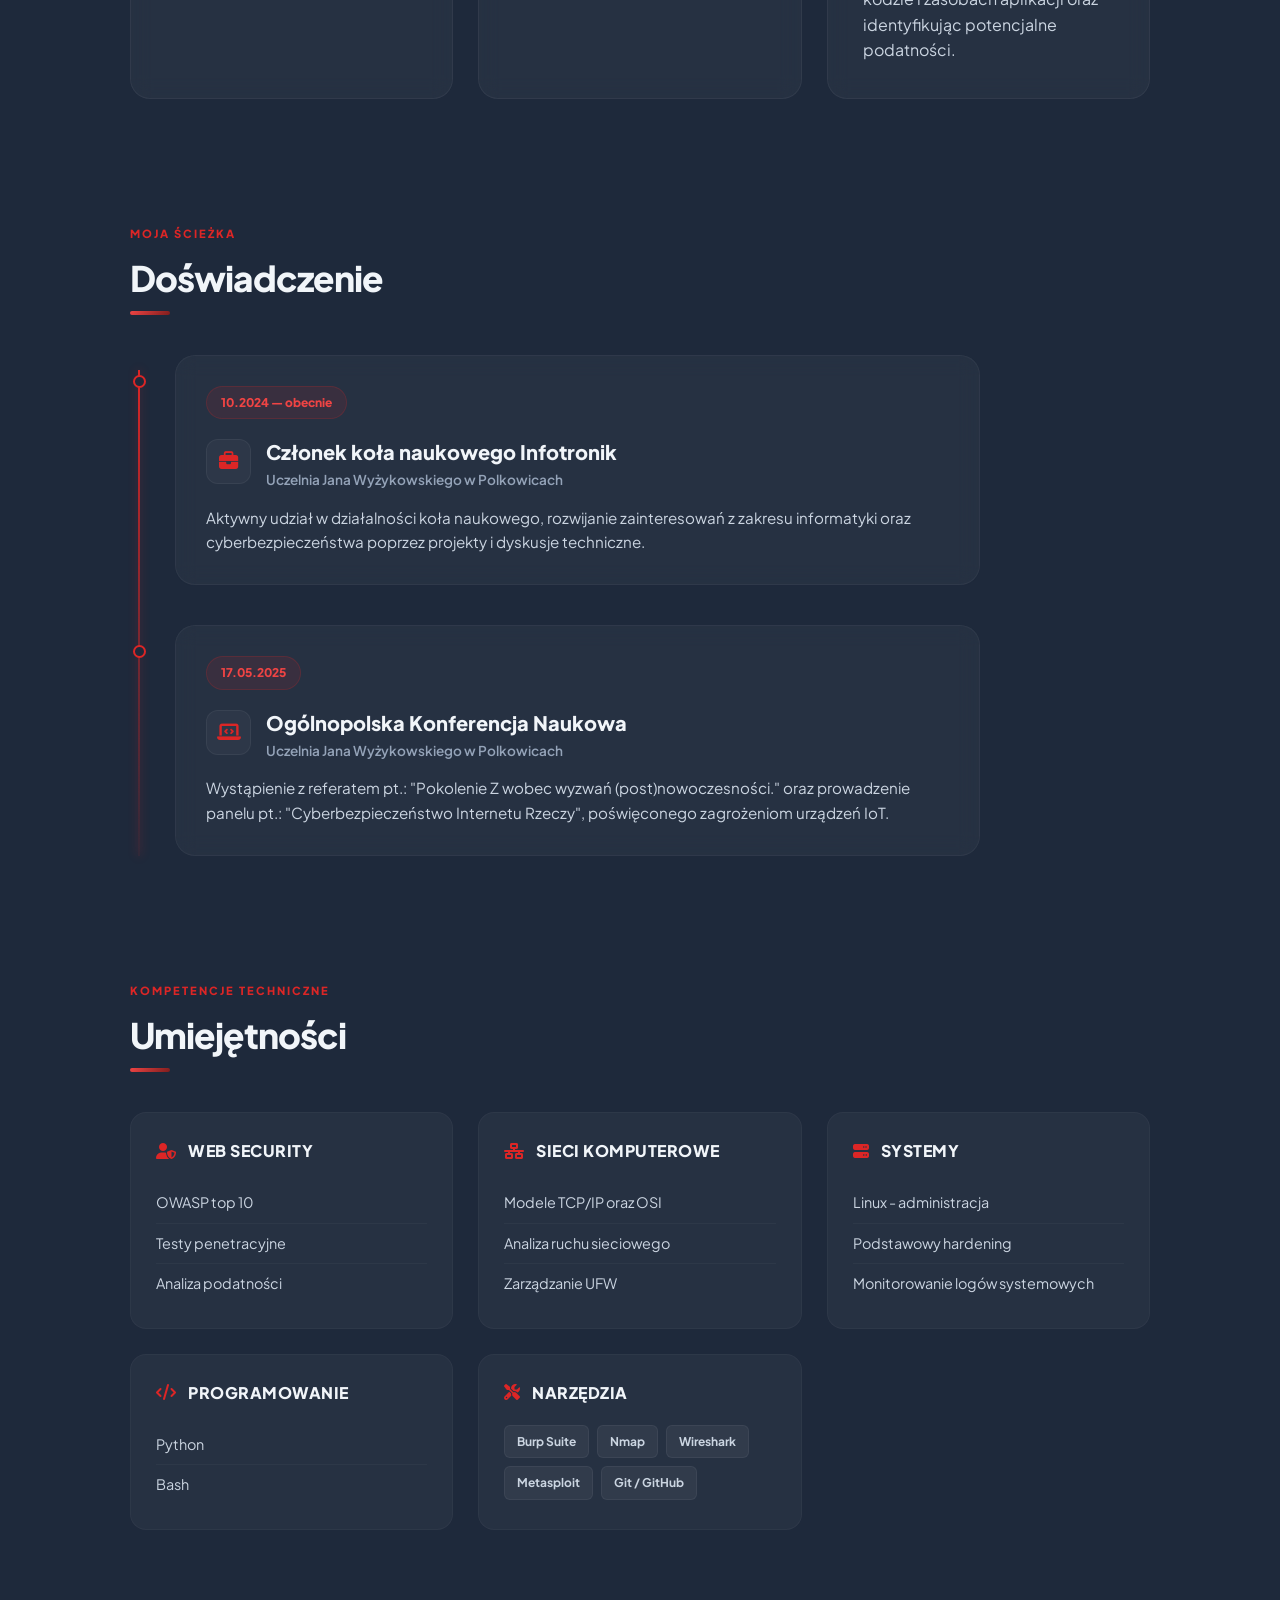
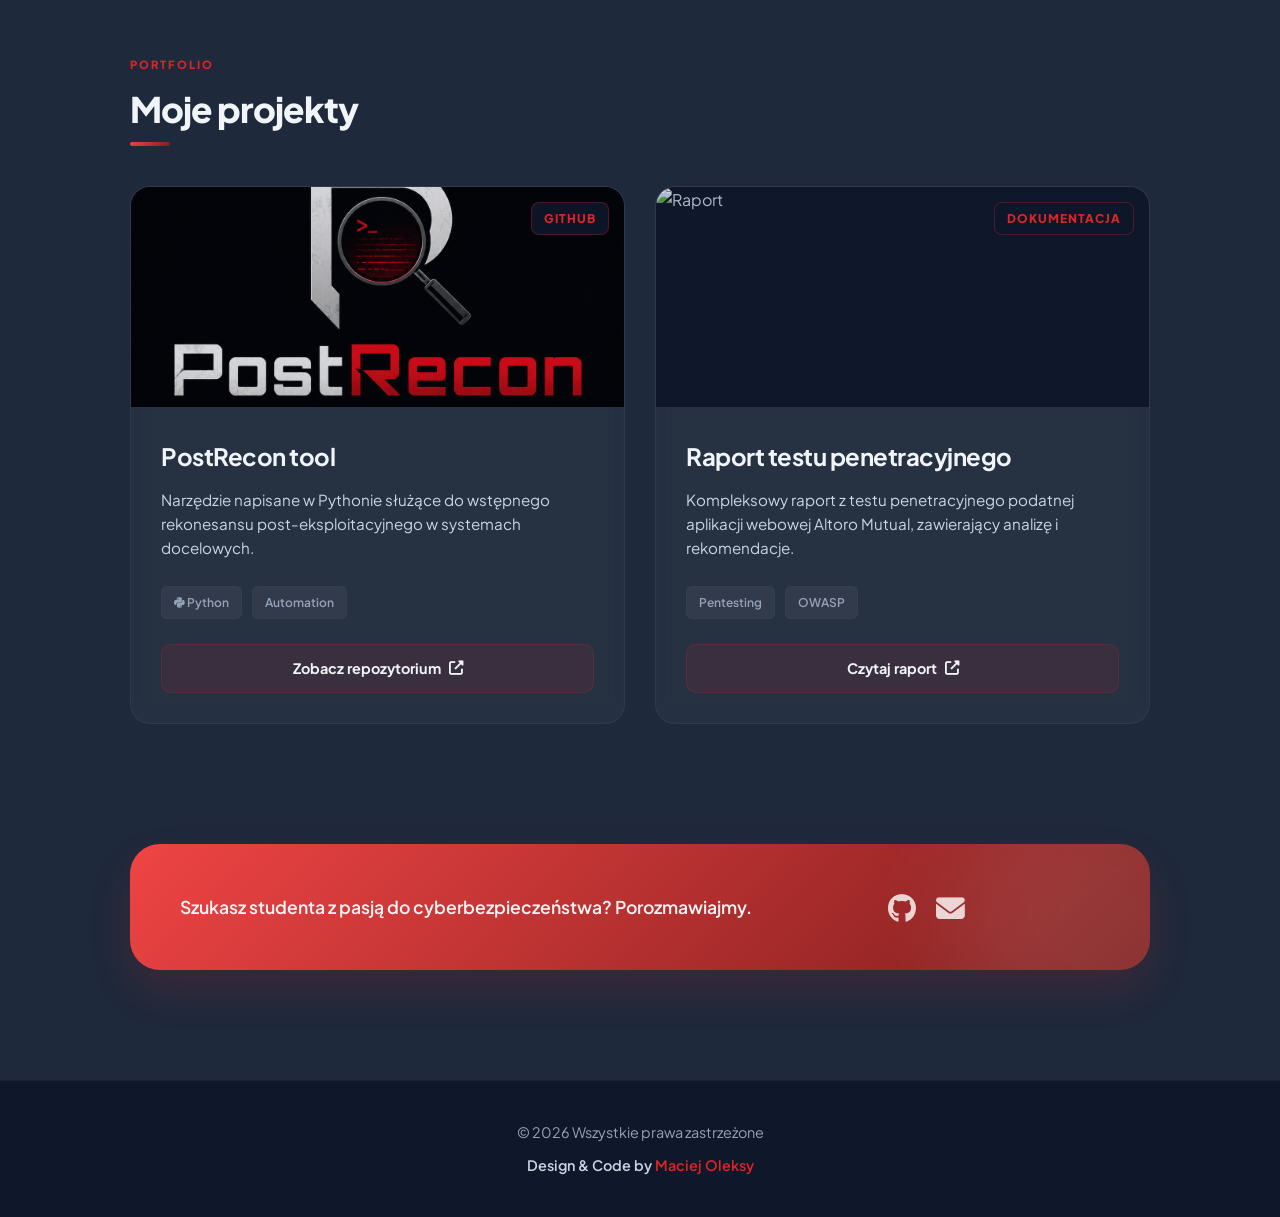
==== commit ff2f9a05: "Update index.html" ====
--- a/index.html
+++ b/index.html
@@ -33,11 +33,10 @@
         <div class="container">
             <div class="hero-content">
                 <span class="status-badge"><span class="dot"></span> Dostępny do projektów</span>
-                <h1>Z podatności tworzę<span class="text-gradient"> bezpieczne systemy.</span></h1>
-                <p>Lubię rozkładać systemy na czynniki pierwsze, szukać błędów i rozumieć, jak działają mechanizmy bezpieczeństwa.</p>
+                <h1>Z podatności tworzę<br><span class="text-gradient glow-text">bezpieczne systemy.</span></h1>
+                <p class="hero-description">Lubię rozkładać systemy na czynniki pierwsze, szukać błędów i rozumieć, jak działają mechanizmy bezpieczeństwa.</p>
                 <div class="hero-btns">
                     <a href="#projects" class="btn btn-primary">Eksploruj projekty</a>
-                    <!-- <a href="#contact" class="btn btn-secondary">Pobierz CV</a> -->
                 </div>
             </div>
         </div>
@@ -46,7 +45,7 @@
     <section id="about" class="section">
         <div class="container">
             <div class="section-header">
-                <span class="section-subtitle">O mnie mnie</span>
+                <span class="section-subtitle">O mnie</span>
                 <h2>Student | Web Security | Pentesting</h2>
                 <div class="divider"></div>
             </div>
@@ -67,19 +66,19 @@
             </div>
             <div class="grid-3">
                 <div class="area-card">
-                    <div class="area-icon gradient-1"><i class="fas fa-rocket"></i></div>
+                    <div class="area-icon gradient-1"><i class="fas fa-globe"></i></div>
                    <h3> Aplikacje webowe</h3>
                     <br>
                     <p>Analizuję podatności oraz przeprowadzam testy penetracyjne aplikacji webowych, koncentrując się na podatnościach z zakresu OWASP Top 10.</p>
                 </div>
                 <div class="area-card">
-                    <div class="area-icon gradient-2"><i class="fas fa-brain"></i></div>
+                    <div class="area-icon gradient-2"><i class="fas fa-network-wired"></i></div>
                     <h3>Sieci komputerowe</h3>
                     <br>
                     <p>Analizuję pakiety i ruch sieciowy w celu wykrywania nieprawidłowości oraz konfiguruję zabezpieczenia takie jak UFW, wzmacniając ochronę systemów i usług.</p>
                 </div>
                 <div class="area-card">
-                    <div class="area-icon gradient-3"><i class="fas fa-shield-virus"></i></div>
+                    <div class="area-icon gradient-3"><i class="fab fa-linux"></i></div>
                     <h3>System Linux i oprogramowanie użytkowe</h3>
                     <br>
                     <p>Pracuję w środowisku Linux. Analizuję oprogramowanie użytkowe, szukając błędów w kodzie i zasobach aplikacji oraz identyfikując potencjalne podatności.</p>
@@ -96,31 +95,42 @@
                 <h2>Doświadczenie</h2>
                 <div class="divider"></div>
             </div>
-            <div class="experience-timeline">
+            
+            <div class="modern-timeline">
                 
                 <!-- Pozycja 1 -->
-                <div class="exp-entry">
-                    <div class="exp-date">październik 2024 — obecnie</div>
-                    <div class="exp-details">
-                        <div class="exp-title">
-                            <i class="fas fa-briefcase"></i>
-                            <h3>Członek koła naukowego <a href="https://www.infotronik.polkowski.edu.pl/">Infotronik</a></h3>
+                <div class="timeline-item">
+                    <div class="timeline-dot"></div>
+                    <div class="timeline-content">
+                        <span class="timeline-date-badge">10.2024 — obecnie</span>
+                        <div class="timeline-header">
+                            <div class="timeline-icon">
+                                <i class="fas fa-briefcase"></i>
+                            </div>
+                            <div class="timeline-title">
+                                <h3>Członek koła naukowego <a href="https://www.infotronik.polkowski.edu.pl/" target="_blank" rel="noopener noreferrer">Infotronik</a></h3>
+                                <span class="timeline-company">Uczelnia Jana Wyżykowskiego w Polkowicach</span>
+                            </div>
                         </div>
-                        <span class="exp-company">Uczelnia Jana Wyżykowskiego w Polkowicach</span>
                         <p>Aktywny udział w działalności koła naukowego, rozwijanie zainteresowań z zakresu informatyki oraz cyberbezpieczeństwa poprzez projekty i dyskusje techniczne.</p>
                     </div>
                 </div>
 
                 <!-- Pozycja 2 -->
-                <div class="exp-entry">
-                    <div class="exp-date">17.05.2025</div>
-                    <div class="exp-details">
-                        <div class="exp-title">
-                            <i class="fas fa-laptop-code"></i>
-                            <a href="https://ujw.pl/za-nami-ogolnopolska-konferencja-studencka/"><h3>Ogólnopolska Studencka Konferencja Naukowa</h3></a>
+                <div class="timeline-item">
+                    <div class="timeline-dot"></div>
+                    <div class="timeline-content">
+                        <span class="timeline-date-badge">17.05.2025</span>
+                        <div class="timeline-header">
+                            <div class="timeline-icon">
+                                <i class="fas fa-laptop-code"></i>
+                            </div>
+                            <div class="timeline-title">
+                                <h3><a href="https://ujw.pl/za-nami-ogolnopolska-konferencja-studencka/" target="_blank" rel="noopener noreferrer">Ogólnopolska Konferencja Naukowa</a></h3>
+                                <span class="timeline-company">Uczelnia Jana Wyżykowskiego w Polkowicach</span>
+                            </div>
                         </div>
-                        <span class="exp-company">Uczelnia Jana Wyżykowskiego w Polkowicach</span>
-                        <p>Wystąpienie z referatem na Ogólnopolskiej Studenckiej Konferencji Naukowej pt.: "Pokolenie Z wobec wyzwań (post)nowoczesności." prowadząc panel pt.: "Cyberbezpieczeństwo Internetu Rzeczy”, poświęconym zagrożeniom oraz wyzwaniom związanym z bezpieczeństwem urządzeń IoT.</p>
+                        <p>Wystąpienie z referatem pt.: "Pokolenie Z wobec wyzwań (post)nowoczesności." oraz prowadzenie panelu pt.: "Cyberbezpieczeństwo Internetu Rzeczy", poświęconego zagrożeniom urządzeń IoT.</p>
                     </div>
                 </div>
 
@@ -170,7 +180,7 @@
                 <!-- Grupa 3: Systemy -->
                 <div class="skill-column">
                     <div class="skill-column-header">
-                        <i class="fas fa-code"></i>
+                        <i class="fas fa-server"></i>
                         <h4>Systemy</h4>
                     </div>
                     <ul class="skill-list-clean">
@@ -218,33 +228,43 @@
                 <h2>Moje projekty</h2>
                 <div class="divider"></div>
             </div>
-            <div class="projects-featured">
-                <div class="project-item">
-                    <div class="project-visual">
-                        <img src="unnamed.png" alt="Dashboard">
-                    </div>
-                    <div class="project-info">
-                        <span class="project-tag">GitHub</span>
+            
+            <div class="projects-grid">
+                <!-- Projekt 1 -->
+                <div class="project-card">
+                    <div class="project-thumb">
+                        <img src="unnamed.png" alt="PostRecon">
+                        <div class="project-badge">GitHub</div>
+                    </div>
+                    <div class="project-content">
                         <h3>PostRecon tool</h3>
-                        <p>Narzędzie do wstepnego rekonesansu post-eksploitacyjnego.</p>
-                        <div class="project-meta"><span>Python</span></div>
-                        <a href="https://github.com/christwaffen/postrecon" class="btn-link">Zobacz szczegóły <i class="fas fa-arrow-right"></i></a>
-                    </div>
-                </div>
-
-                <div class="project-item">
-                    <div class="project-visual">
-                        <img src="https://www.mend.io/wp-content/uploads/2024/07/Blog-image-2-Assessment-Tools.png" alt="Dashboard">
-                    </div>
-                    <div class="project-info">
-                        <span class="project-tag">GitHub</span>
+                        <p>Narzędzie napisane w Pythonie służące do wstępnego rekonesansu post-eksploitacyjnego w systemach docelowych.</p>
+                        <div class="project-tech">
+                            <span><i class="fab fa-python"></i> Python</span>
+                            <span>Automation</span>
+                        </div>
+                        <a href="https://github.com/christwaffen/postrecon" target="_blank" class="project-link">Zobacz repozytorium <i class="fas fa-external-link-alt"></i></a>
+                    </div>
+                </div>
+
+                <!-- Projekt 2 -->
+                <div class="project-card">
+                    <div class="project-thumb">
+                        <img src="https://www.mend.io/wp-content/uploads/2024/07/Blog-image-2-Assessment-Tools.png" alt="Raport">
+                        <div class="project-badge">Dokumentacja</div>
+                    </div>
+                    <div class="project-content">
                         <h3>Raport testu penetracyjnego</h3>
-                        <p>Raport testu penetracyjnego podatnej aplikacji webowej Altoro Mutual.</p>
-                        <div class="project-meta"><span>Penetration testing</span><span>Report</span></div>
-                        <a href="https://github.com/christwaffen/Pentest-Project-Altoro-Mutual" class="btn-link">Zobacz szczegóły <i class="fas fa-arrow-right"></i></a>
-                    </div>
-                </div>
-            </div>
+                        <p>Kompleksowy raport z testu penetracyjnego podatnej aplikacji webowej Altoro Mutual, zawierający analizę i rekomendacje.</p>
+                        <div class="project-tech">
+                            <span>Pentesting</span>
+                            <span>OWASP</span>
+                        </div>
+                        <a href="https://github.com/christwaffen/Pentest-Project-Altoro-Mutual" target="_blank" class="project-link">Czytaj raport <i class="fas fa-external-link-alt"></i></a>
+                    </div>
+                </div>
+            </div>
+
         </div>
     </section>
 
--- a/style.css
+++ b/style.css
@@ -1,35 +1,39 @@
 :root {
-    --primary: #4f46e5;
-    --secondary: #06b6d4;
-    --text-main: #1e293b;
-    --text-light: #64748b;
-    --bg-body: #ffffff;
-    --card-bg: rgba(255, 255, 255, 0.6);
-    --gradient-main: linear-gradient(135deg, #6c66e6 0%, #3a9cad 100%);
+    --primary: #dc2626;      
+    --secondary: #991b1b;    
+    --text-heading: #f1f5f9; 
+    --text-main: #cbd5e1;    
+    --text-light: #94a3b8;  
+    --bg-body: #1e293b;       
+    --card-bg: rgba(255, 255, 255, 0.04); 
+    --gradient-main: linear-gradient(135deg, #ef4444 0%, #7f1d1d 100%);
 }
 
 * { margin: 0; padding: 0; box-sizing: border-box; }
 html { scroll-behavior: smooth; }
+
 body {
     font-family: 'Plus Jakarta Sans', sans-serif;
     color: var(--text-main);
     background-color: var(--bg-body);
-    line-height: 1.5;
-}
-
-/* --- TŁO: AURORA TECH --- */
+    line-height: 1.6; 
+}
+
+/* --- TŁO  --- */
 .blob-bg {
     position: fixed; top: 0; left: 0; width: 100%; height: 100%;
-    z-index: -1; background: #fdfeff; overflow: hidden;
-}
+    z-index: -1; background: var(--bg-body); overflow: hidden;
+}
+
 .blob {
     position: absolute; width: 600px; height: 600px;
-    filter: blur(100px); border-radius: 50%; opacity: 0.15;
+    filter: blur(100px); border-radius: 50%; opacity: 0.12; 
     animation: move 25s infinite alternate ease-in-out;
 }
-.blob-1 { top: -100px; left: -100px; background: #4f46e5; }
-.blob-2 { bottom: -150px; right: -100px; background: #06b6d4; }
-.blob-3 { top: 40%; left: 50%; width: 400px; background: #a855f7; opacity: 0.08; }
+
+.blob-1 { top: -100px; left: -100px; background: #dc2626; } 
+.blob-2 { bottom: -150px; right: -100px; background: #7f1d1d; } 
+.blob-3 { top: 40%; left: 50%; width: 400px; background: #450a0a; opacity: 0.1; }
 
 @keyframes move {
     0% { transform: translate(0, 0) scale(1); }
@@ -39,433 +43,449 @@
 /* --- NAWIGACJA --- */
 nav {
     position: fixed; top: 0; width: 100%; z-index: 1000;
-    padding: 1.2rem 0; background: rgba(255,255,255,0.7);
-    backdrop-filter: blur(15px); border-bottom: 1px solid rgba(0,0,0,0.05);
+    padding: 1.2rem 0; 
+    background: #0f172a; 
+    border-bottom: 1px solid rgba(255,255,255,0.05);
 }
 .nav-container { max-width: 1200px; margin: 0 auto; display: flex; justify-content: space-between; align-items: center; padding: 0 40px; }
-.logo { font-size: 1.4rem; font-weight: 800; letter-spacing: -1px; }
+.logo { font-size: 1.4rem; font-weight: 800; letter-spacing: -1px; color: var(--text-heading); }
 .logo span { color: var(--primary); }
 .nav-links { display: flex; list-style: none; gap: 2rem; }
 .nav-links a { text-decoration: none; color: var(--text-main); font-size: 0.85rem; font-weight: 600; transition: 0.3s; }
 .nav-links a:hover { color: var(--primary); }
 
-/* --- HERO --- */
-.hero { height: 80vh; display: flex; align-items: center; padding-top: 60px; }
-.hero-content { max-width: 800px; }
-.status-badge { background: #eef2ff; padding: 6px 14px; border-radius: 50px; font-size: 0.75rem; font-weight: 700; color: var(--primary); display: inline-flex; align-items: center; gap: 8px; margin-bottom: 1.2rem; border: 1px solid #e0e7ff; }
+/* --- HERO  --- */
+.hero { 
+    min-height: 85vh; 
+    display: flex; 
+    align-items: center; 
+    padding-top: 80px; 
+}
+
+.hero .container {
+    width: 100%;
+}
+
+.hero-content { 
+    max-width: 850px; 
+    text-align: left; 
+}
+
+.hero-content { 
+    max-width: 850px; 
+    text-align: left; 
+}
+
+.status-badge { 
+    background: rgba(220, 38, 38, 0.1); padding: 6px 14px; border-radius: 50px; 
+    font-size: 0.75rem; font-weight: 700; color: #ef4444; 
+    display: inline-flex; align-items: center; gap: 8px; margin-bottom: 1.5rem; 
+    border: 1px solid rgba(220, 38, 38, 0.2); 
+}
+
 .dot { width: 8px; height: 8px; background: #10b981; border-radius: 50%; display: inline-block; animation: blink 1.5s infinite; }
 @keyframes blink { 0%, 100% { opacity: 0.3; } 50% { opacity: 1; } }
-.hero h1 { font-size: clamp(2.5rem, 5vw, 4rem); line-height: 1.1; margin-bottom: 1.2rem; font-weight: 800; letter-spacing: -2px; }
-.text-gradient { background: var(--gradient-main); -webkit-background-clip: text; -webkit-text-fill-color: transparent; }
-.hero p { font-size: 1.15rem; color: var(--text-light); margin-bottom: 2rem; max-width: 550px; }
-
-/* --- BUTTONS --- */
-.hero-btns { 
-    display: flex; 
-    flex-wrap: wrap; 
-    gap: 15px; /* To załatwia odstęp między przyciskami */
-}
-
-.btn { padding: 12px 28px; border-radius: 10px; font-weight: 700; text-decoration: none; transition: 0.3s; display: inline-block; font-size: 0.9rem; }
-.btn-primary { background: var(--primary); color: white; box-shadow: 0 10px 20px rgba(79, 70, 229, 0.2); border: none; }
-.btn-primary:hover { transform: translateY(-2px); box-shadow: 0 15px 25px rgba(79, 70, 229, 0.3); }
-
-.btn-secondary { 
-    background: #f8fafc; 
+
+.hero h1 { 
+    font-size: clamp(3rem, 5.5vw, 4.5rem); 
+    line-height: 1.1; 
+    margin-bottom: 1.5rem; 
+    font-weight: 800; 
+    letter-spacing: -1.5px; 
+    color: var(--text-heading); 
+}
+
+.text-gradient { 
+    background: var(--gradient-main); 
+    -webkit-background-clip: text; 
+    -webkit-text-fill-color: transparent; 
+}
+
+
+.glow-text {
+    position: relative;
+    display: inline-block;
+}
+.glow-text::after {
+    content: 'bezpieczne systemy.';
+    position: absolute;
+    left: 0;
+    top: 0;
+    z-index: -1;
+    background: var(--gradient-main);
+    -webkit-background-clip: text;
+    -webkit-text-fill-color: transparent;
+    filter: blur(15px); 
+    opacity: 0.4;
+}
+
+.hero-description { 
+    font-size: 1.2rem; 
     color: var(--text-main); 
-    /* Usuwamy margin-left: 10px; bo teraz używamy gap w .hero-btns */
-    border: 1px solid #e2e8f0; 
-}
-/* --- SEKCE --- */
+    margin-bottom: 2.5rem; 
+    max-width: 650px; 
+    line-height: 1.7; 
+}
+
+/* PRZYCISKI */
+.hero-btns { display: flex; flex-wrap: wrap; gap: 15px; }
+.btn { padding: 14px 32px; border-radius: 12px; font-weight: 700; text-decoration: none; transition: 0.3s; display: inline-block; font-size: 0.95rem; border: none; }
+.btn-primary { background: var(--primary); color: white; box-shadow: 0 0 15px rgba(220, 38, 38, 0.2); }
+.btn-primary:hover { transform: translateY(-3px); box-shadow: 0 10px 25px rgba(220, 38, 38, 0.4); background: #b91c1c; }
+
+/* --- SEKCJE OGÓLNE --- */
 .container { max-width: 1100px; margin: 0 auto; padding: 0 40px; }
 .section { padding: 60px 0; }
 .section-header { text-align: left; margin-bottom: 40px; }
-.section-subtitle { font-weight: 800; text-transform: uppercase; letter-spacing: 2px; color: var(--secondary); font-size: 0.7rem; }
-.section-header h2 { font-size: 2.2rem; font-weight: 800; margin: 5px 0; letter-spacing: -1px; }
+.section-subtitle { font-weight: 800; text-transform: uppercase; letter-spacing: 2px; color: var(--primary); font-size: 0.7rem; }
+.section-header h2 { font-size: 2.2rem; font-weight: 800; margin: 5px 0; letter-spacing: -1px; color: var(--text-heading); }
 .divider { width: 40px; height: 4px; background: var(--gradient-main); border-radius: 10px; }
 
-/* --- OBSZARY --- */
+/* --- OBSZARY (KARTY) --- */
 .grid-3 { display: grid; grid-template-columns: repeat(auto-fit, minmax(280px, 1fr)); gap: 25px; }
-.area-card { background: var(--card-bg); padding: 35px; border-radius: 20px; border: 1px solid rgba(255,255,255,0.5); backdrop-filter: blur(10px); box-shadow: 0 15px 35px rgba(0,0,0,0.03); transition: 0.3s; }
-.area-card:hover { transform: translateY(-5px); border-color: var(--primary); }
+.area-card { 
+    background: var(--card-bg); padding: 35px; border-radius: 20px; 
+    border: 1px solid rgba(255,255,255,0.05); backdrop-filter: blur(10px); 
+    transition: 0.3s; color: var(--text-main);
+}
+.area-card h3 { color: var(--text-heading); font-size: 1.3rem; margin-bottom: 10px; }
+.area-card:hover { transform: translateY(-5px); border-color: rgba(220, 38, 38, 0.4); background: rgba(255,255,255,0.08); }
 .area-icon { width: 50px; height: 50px; border-radius: 14px; display: flex; align-items: center; justify-content: center; font-size: 1.2rem; color: white; margin-bottom: 20px; }
-.gradient-1 { background: linear-gradient(135deg, #4f46e5, #6366f1); }
-.gradient-2 { background: linear-gradient(135deg, #06b6d4, #0891b2); }
-.gradient-3 { background: linear-gradient(135deg, #a855f7, #8b5cf6); }
-
-/* --- NOWY, UPORZĄDKOWANY UKŁAD UMIEJĘTNOŚCI --- */
-.skills-grid-structured {
-    display: grid;
-    /* Tworzy 4 równe kolumny na dużych ekranach */
-    grid-template-columns: repeat(4, 1fr);
-    gap: 30px;
+
+.gradient-1 { background: linear-gradient(135deg, #dc2626, #7f1d1d); }
+.gradient-2 { background: linear-gradient(135deg, #450a0a, #1f2937); }
+.gradient-3 { background: linear-gradient(135deg, #b91c1c, #450a0a); }
+
+/* --- DOŚWIADCZENIE  --- */
+.modern-timeline {
+    position: relative;
+    max-width: 850px;
+    padding-left: 45px;
     margin-top: 20px;
 }
 
-.skill-column {
+.modern-timeline::before {
+    content: '';
+    position: absolute;
+    left: 8px;
+    top: 15px;
+    bottom: 0;
+    width: 2px;
+    background: linear-gradient(to bottom, var(--primary) 0%, rgba(220, 38, 38, 0.1) 100%);
+    box-shadow: 0 0 10px rgba(220, 38, 38, 0.4);
+}
+
+.timeline-item {
+    position: relative;
+    margin-bottom: 40px;
+}
+
+.timeline-item:last-child {
+    margin-bottom: 0;
+}
+
+.timeline-dot {
+    position: absolute;
+    left: -42.5px;
+    top: 20px;
+    width: 13px;
+    height: 13px;
+    border-radius: 50%;
+    background: var(--bg-body);
+    border: 2px solid var(--primary);
+    transition: all 0.4s ease;
+    z-index: 2;
+}
+
+
+.timeline-content {
+    background: var(--card-bg);
+    border: 1px solid rgba(255, 255, 255, 0.04);
+    padding: 30px;
+    border-radius: 20px;
+    backdrop-filter: blur(10px);
+    transition: all 0.4s ease;
+}
+
+
+.timeline-item:hover .timeline-dot {
+    background: var(--primary);
+    box-shadow: 0 0 15px var(--primary);
+    transform: scale(1.3);
+}
+
+.timeline-item:hover .timeline-content {
+    border-color: rgba(220, 38, 38, 0.3);
+    transform: translateX(8px); 
+    background: rgba(255, 255, 255, 0.06);
+}
+
+.timeline-date-badge {
+    display: inline-block;
+    background: rgba(220, 38, 38, 0.1);
+    color: #ef4444;
+    border: 1px solid rgba(220, 38, 38, 0.2);
+    padding: 6px 14px;
+    border-radius: 50px;
+    font-size: 0.75rem;
+    font-weight: 800;
+    margin-bottom: 20px;
+}
+
+.timeline-header {
     display: flex;
-    flex-direction: column;
-    padding-right: 15px; /* Odstęp wizualny między kolumnami */
-}
-
-.skill-column-header {
+    align-items: flex-start;
+    gap: 15px;
+    margin-bottom: 15px;
+}
+
+.timeline-icon {
+    width: 45px;
+    height: 45px;
+    flex-shrink: 0;
+    background: rgba(255, 255, 255, 0.03);
+    border: 1px solid rgba(255, 255, 255, 0.05);
+    border-radius: 12px;
     display: flex;
     align-items: center;
-    gap: 12px;
-    margin-bottom: 25px;
+    justify-content: center;
+    font-size: 1.2rem;
     color: var(--primary);
 }
 
-.skill-column-header i {
-    font-size: 1.1rem;
-}
-
-.skill-column-header h4 {
-    font-size: 1rem;
-    font-weight: 800;
-    color: var(--text-main);
-    text-transform: uppercase;
-    letter-spacing: 0.5px;
-}
-
-/* Czysta lista bez kropel i kółek - minimalizm */
-.skill-list-clean {
-    list-style: none;
-    margin: 0;
-    padding: 0;
-}
-
-.skill-list-clean li {
-    font-size: 0.9rem;
-    color: var(--text-light);
-    padding: 8px 0;
-    border-bottom: 1px solid rgba(0,0,0,0.03); /* Subtelna linia oddzielająca */
-    line-height: 1.4;
-}
-
-.skill-list-clean li:last-child {
-    border-bottom: none;
-}
-
-.skill-list-clean li strong {
-    color: var(--primary);
-}
-
-/* Chmura narzędzi */
-.tools-tags-cloud {
-    display: flex;
-    flex-wrap: wrap;
-    gap: 8px;
-}
-
-.tools-tags-cloud span {
-    background: #f1f5f9;
-    color: var(--text-main);
-    padding: 6px 12px;
-    border-radius: 6px;
-    font-size: 0.75rem;
-    font-weight: 700;
-    border: 1px solid #e2e8f0;
-    transition: 0.3s;
-}
-
-.tools-tags-cloud span:hover {
-    background: var(--primary);
-    color: white;
-    border-color: var(--primary);
-}
-
-/* RESPONSYWNOŚĆ */
-
-/* Na tabletach 2 kolumny obok siebie */
-@media (max-width: 1024px) {
-    .skills-grid-structured {
-        grid-template-columns: repeat(2, 1fr);
-        gap: 40px;
-    }
-}
-
-/* Na telefonach 1 kolumna */
-@media (max-width: 600px) {
-    .skills-grid-structured {
-        grid-template-columns: 1fr;
-        gap: 30px;
-    }
-    
-    .skill-column {
-        padding-right: 0;
-        padding-bottom: 20px;
-        border-bottom: 1px solid #f1f5f9;
-    }
-}
-
-/* --- PROJEKTY --- */
-.projects-featured { display: flex; flex-direction: column; gap: 60px; }
-.project-item { display: grid; grid-template-columns: 1.1fr 1fr; gap: 40px; align-items: center; }
-.project-item.reverse { grid-template-columns: 1fr 1.1fr; }
-/* --- WYMUSZENIE IDENTYCZNYCH WYMIARÓW --- */
-.project-visual {
-    width: 100% !important;
-    aspect-ratio: 16 / 9 !important; /* Proporcje kinowe */
-    border-radius: 24px !important;
-    overflow: hidden !important;
-    position: relative !important;
-    display: block !important;
-    background: #f1f5f9;
-}
-
-.project-visual img {
-    /* To są kluczowe 3 linie, które muszą być razem: */
-    width: 100% !important;
-    height: 100% !important; 
-    object-fit: cover !important; 
-    
-    /* Reszta to detale */
-    display: block !important;
-    object-position: center !important;
-    transition: transform 0.6s ease !important;
-}
-
-/* Na telefonach obrazki mogą być nieco wyższe, żeby lepiej wyglądały */
-@media (max-width: 768px) {
-    .project-visual {
-        aspect-ratio: 4 / 3 !important;
-    }
-}
-.project-tag { color: var(--secondary); font-weight: 800; font-size: 0.7rem; text-transform: uppercase; }
-.project-info h3 { font-size: 1.8rem; margin: 10px 0; letter-spacing: -0.5px; }
-.project-meta { display: flex; gap: 8px; margin: 15px 0 20px; }
-.project-meta span { background: #f1f5f9; padding: 4px 10px; border-radius: 6px; font-size: 0.7rem; font-weight: 700; color: var(--text-light); }
-.btn-link { text-decoration: none; color: var(--primary); font-weight: 800; font-size: 0.9rem; display: flex; align-items: center; gap: 8px; }
-
-/* --- ZMODYFIKOWANY KONTAKT SLIM --- */
-.contact-slim-enhanced {
-    background: var(--gradient-main);
-    padding: 40px 50px;
-    border-radius: 30px;
-    display: flex;
-    justify-content: space-between;
-    align-items: center;
-    color: white;
-    box-shadow: 0 20px 40px rgba(79, 70, 229, 0.15);
-    position: relative;
-    overflow: hidden;
-}
-
-/* Dekoracyjne rozmycie wewnątrz paska */
-.contact-slim-enhanced::after {
-    content: '';
-    position: absolute;
-    top: -50%;
-    right: -10%;
-    width: 300px;
-    height: 300px;
-    background: rgba(255, 255, 255, 0.1);
-    filter: blur(50px);
-    border-radius: 50%;
-}
-
-.contact-info-block h3 {
-    font-size: 1.8rem;
-    font-weight: 800;
-    margin-bottom: 5px;
-    letter-spacing: -1px;
-}
-
-.contact-info-block p {
-    opacity: 0.9;
-    font-size: 0.95rem;
-}
-
-/* Ikony mediów */
-.contact-socials {
-    display: flex;
-    gap: 20px;
-    z-index: 1;
-}
-
-.contact-socials a {
-    color: white;
-    font-size: 1.4rem;
-    text-decoration: none;
-    transition: 0.3s cubic-bezier(0.175, 0.885, 0.32, 1.275);
-    opacity: 0.8;
-}
-
-.contact-socials a:hover {
-    opacity: 1;
-    transform: translateY(-5px) scale(1.2);
-}
-
-/* Przycisk wewnątrz kontaktu */
-.btn-contact-white {
-    background: white;
-    color: var(--primary);
-    padding: 12px 25px;
-    border-radius: 12px;
-    text-decoration: none;
-    font-weight: 800;
-    font-size: 0.9rem;
-    display: inline-flex;
-    align-items: center;
-    gap: 10px;
-    transition: 0.3s;
-    border: none;
-    white-space: nowrap;
-}
-
-.btn-contact-white:hover {
-    transform: scale(1.05);
-    box-shadow: 0 10px 20px rgba(0,0,0,0.1);
-}
-
-/* RESPONSIVE KONTAKT */
-@media (max-width: 900px) {
-    .contact-slim-enhanced {
-        flex-direction: column;
-        text-align: center;
-        gap: 30px;
-        padding: 40px 20px;
-    }
-    
-    .contact-socials {
-        gap: 25px;
-    }
-}
-/* --- DOŚWIADCZENIE --- */
-.experience-timeline {
-    display: flex;
-    flex-direction: column;
-    gap: 40px; /* Odstęp między pozycjami */
-    max-width: 800px;
-}
-
-.exp-entry {
-    display: grid;
-    grid-template-columns: 180px 1fr; /* Stała szerokość daty */
-    gap: 20px;
-    transition: 0.3s;
-}
-
-/* Na telefonach data nad treścią */
-@media (max-width: 768px) {
-    .exp-entry {
-        grid-template-columns: 1fr;
-        gap: 8px;
-    }
-}
-
-.exp-date {
-    font-size: 0.85rem;
-    font-weight: 700;
-    color: var(--primary);
-    padding-top: 5px;
-}
-
-.exp-title {
-    display: flex;
-    align-items: center;
-    gap: 12px;
-    margin-bottom: 5px;
-}
-
-.exp-title i {
-    font-size: 1rem;
-    background: var(--gradient-main);
-    -webkit-background-clip: text;
-    -webkit-text-fill-color: transparent;
-}
-
-.exp-title h3 {
+.timeline-title h3 {
     font-size: 1.25rem;
     font-weight: 800;
-    letter-spacing: -0.5px;
-}
-
-.exp-company {
+    color: var(--text-heading);
+    margin-bottom: 4px;
+    line-height: 1.3;
+}
+
+.timeline-title h3 a {
+    color: inherit;
+    text-decoration: none;
+    transition: color 0.3s;
+}
+
+.timeline-title h3 a:hover {
+    color: var(--primary);
+}
+
+.timeline-company {
     display: block;
-    font-size: 0.9rem;
+    font-size: 0.85rem;
     font-weight: 600;
-    color: var(--secondary);
-    margin-bottom: 12px;
-}
-
-.exp-details p {
+    color: var(--text-light);
+}
+
+.timeline-content p {
     font-size: 0.95rem;
-    color: var(--text-light);
-    max-width: 600px;
+    color: var(--text-main);
     line-height: 1.6;
-}
-
-/* Delikatny efekt hover dla całego wpisu */
-.exp-entry:hover .exp-title h3 {
-    color: var(--primary);
+    margin: 0;
+}
+
+/* --- UMIEJĘTNOŚCI  --- */
+.skills-grid-structured { 
+    display: grid; 
+    grid-template-columns: repeat(auto-fit, minmax(260px, 1fr)); 
+    gap: 25px; 
+    margin-top: 20px; 
+}
+.skill-column { 
+    background: var(--card-bg);
+    padding: 25px; 
+    border-radius: 16px; 
+    border: 1px solid rgba(255,255,255,0.03); 
     transition: 0.3s;
 }
-/* --- POPRAWKI RESPONSYWNOŚCI --- */
-
-@media (max-width: 768px) {
-    /* Nawigacja na mobile */
-    .nav-container {
-        flex-direction: column;
-        padding: 15px 20px;
-        gap: 15px;
-    }
-    
-    .nav-links {
-        gap: 15px;
-    }
-
-    .hero {
-        height: auto;
-        padding: 120px 0 60px;
-        text-align: center;
-    }
-
-    .hero-content {
-        display: flex;
-        flex-direction: column;
-        align-items: center;
-    }
-
-    .hero-btns {
-        justify-content: center;
-    }
-
-    /* Projekty na mobile - układ jeden pod drugim */
-    .project-item, .project-item.reverse {
-        grid-template-columns: 1fr; /* Jedna kolumna */
-        gap: 25px;
-    }
-
-    .project-info {
-        order: 2; /* Tekst pod obrazkiem */
-    }
-
-    .project-visual {
-        order: 1; /* Obrazek na górze */
-    }
-}
+.skill-column:hover {
+    border-color: rgba(220, 38, 38, 0.3); 
+    background: rgba(255,255,255,0.06);
+}
+.skill-column-header { display: flex; align-items: center; gap: 12px; margin-bottom: 20px; color: var(--primary); }
+.skill-column-header h4 { font-size: 1rem; font-weight: 800; color: var(--text-heading); text-transform: uppercase; letter-spacing: 0.5px; }
+
+.skill-list-clean { list-style: none; margin: 0; padding: 0; }
+.skill-list-clean li { font-size: 0.9rem; color: var(--text-main); padding: 8px 0; border-bottom: 1px solid rgba(255,255,255,0.03); }
+.skill-list-clean li:last-child { border-bottom: none; }
+
+.tools-tags-cloud { display: flex; flex-wrap: wrap; gap: 8px; }
+.tools-tags-cloud span { 
+    background: rgba(255,255,255,0.05); color: var(--text-main); padding: 6px 12px; 
+    border-radius: 6px; font-size: 0.75rem; font-weight: 700; border: 1px solid rgba(255,255,255,0.05); transition: 0.3s; 
+}
+.tools-tags-cloud span:hover { background: var(--primary); color: white; border-color: var(--primary); }
+
+/* --- PROJEKTY  --- */
+.projects-grid { 
+    display: grid; 
+    grid-template-columns: repeat(auto-fit, minmax(320px, 1fr)); 
+    gap: 30px; 
+}
+
+.project-card { 
+    background: var(--card-bg); 
+    border-radius: 20px; 
+    border: 1px solid rgba(255,255,255,0.05); 
+    overflow: hidden; 
+    display: flex; 
+    flex-direction: column;
+    transition: all 0.4s ease;
+    backdrop-filter: blur(10px);
+}
+
+.project-card:hover { 
+    transform: translateY(-10px); 
+    border-color: rgba(220, 38, 38, 0.4); 
+    box-shadow: 0 15px 30px rgba(0, 0, 0, 0.4), 0 0 20px rgba(220, 38, 38, 0.1);
+}
+
+.project-thumb { 
+    width: 100%; 
+    height: 220px; 
+    position: relative; 
+    overflow: hidden; 
+    background: #0f172a; 
+}
+
+.project-thumb img { 
+    width: 100%; 
+    height: 100%; 
+    object-fit: cover; 
+    transition: transform 0.6s ease; 
+    opacity: 0.85; 
+}
+
+.project-card:hover .project-thumb img { 
+    transform: scale(1.08); 
+    opacity: 1; 
+}
+
+.project-badge { 
+    position: absolute; 
+    top: 15px; 
+    right: 15px; 
+    background: rgba(15, 23, 42, 0.9); 
+    color: var(--primary); 
+    padding: 6px 12px; 
+    border-radius: 8px; 
+    font-size: 0.75rem; 
+    font-weight: 800; 
+    text-transform: uppercase; 
+    letter-spacing: 1px;
+    border: 1px solid rgba(220, 38, 38, 0.3);
+}
+
+.project-content { 
+    padding: 30px; 
+    display: flex; 
+    flex-direction: column; 
+    flex-grow: 1; 
+}
+
+.project-content h3 { 
+    font-size: 1.5rem; 
+    letter-spacing: -0.5px; 
+    color: var(--text-heading); 
+    margin-bottom: 12px; 
+}
+
+.project-content p { 
+    color: var(--text-main); 
+    font-size: 0.95rem; 
+    margin-bottom: 25px; 
+}
+
+.project-tech { 
+    display: flex; 
+    flex-wrap: wrap; 
+    gap: 10px; 
+    margin-top: auto; 
+    margin-bottom: 25px;
+}
+
+.project-tech span { 
+    background: rgba(255,255,255,0.05); 
+    padding: 6px 12px; 
+    border-radius: 6px; 
+    font-size: 0.75rem; 
+    font-weight: 600; 
+    color: var(--text-light); 
+    border: 1px solid rgba(255,255,255,0.02);
+}
+
+.project-link { 
+    text-decoration: none; 
+    color: var(--text-heading); 
+    font-weight: 700; 
+    font-size: 0.9rem; 
+    display: inline-flex; 
+    align-items: center; 
+    gap: 8px; 
+    transition: 0.3s; 
+    padding: 12px 20px;
+    background: rgba(220, 38, 38, 0.1);
+    border: 1px solid rgba(220, 38, 38, 0.2);
+    border-radius: 10px;
+    justify-content: center;
+}
+
+.project-link:hover { 
+    background: var(--primary); 
+    color: white; 
+    border-color: var(--primary);
+}
+
+/* --- KONTAKT --- */
+.contact-slim-enhanced {
+    background: var(--gradient-main); padding: 40px 50px; border-radius: 30px;
+    display: flex; justify-content: space-between; align-items: center; color: white;
+    box-shadow: 0 20px 40px rgba(220, 38, 38, 0.15); position: relative; overflow: hidden;
+}
+.contact-slim-enhanced::after { content: ''; position: absolute; top: -50%; right: -10%; width: 300px; height: 300px; background: rgba(255, 255, 255, 0.1); filter: blur(50px); border-radius: 50%; }
+.contact-info-block p { opacity: 0.95; font-size: 1.1rem; font-weight: 600; color: white; }
+.contact-socials { display: flex; gap: 20px; z-index: 1; }
+.contact-socials a { color: white; font-size: 1.8rem; text-decoration: none; transition: 0.3s; opacity: 0.8; }
+.contact-socials a:hover { opacity: 1; transform: translateY(-5px) scale(1.1); }
+
 /* --- STOPKA --- */
 footer {
-    padding: 60px 0 30px;
-    margin-top: 50px;
-    background: #f8fafc;
-    border-top: 1px solid #e2e8f0;
+    padding: 40px 0 30px; margin-top: 50px;
+    background: #0f172a;
+    border-top: 1px solid rgba(255, 255, 255, 0.05);
     text-align: center;
 }
-
-footer p {
-    color: var(--text-light);
-    font-size: 0.9rem;
-    margin-bottom: 10px;
-}
-
-footer .footer-bottom {
-    font-weight: 600;
-    color: var(--text-main);
-}
-
-footer .footer-bottom span {
-    color: var(--primary);
-}
+footer p { color: var(--text-light); font-size: 0.9rem; margin-bottom: 10px; }
+footer .footer-bottom { font-weight: 600; color: var(--text-main); }
+footer .footer-bottom span { color: var(--primary); }
+
+/* --- RWD (TELEFONY I TABLETY) --- */
+@media (max-width: 900px) {
+    .contact-slim-enhanced { flex-direction: column; text-align: center; gap: 30px; padding: 40px 20px; }
+}
+
+@media (max-width: 768px) {
+    .nav-container { flex-direction: column; padding: 15px 20px; gap: 15px; }
+    .hero { height: auto; padding: 120px 0 60px; text-align: center; }
+    .hero-content { display: flex; flex-direction: column; align-items: center; }
+    .hero-btns { justify-content: center; }
+    .exp-entry { grid-template-columns: 1fr; gap: 8px; }
+    .modern-timeline {
+        padding-left: 35px;
+    }
+    .timeline-dot {
+        left: -32.5px;
+    }
+    .timeline-content {
+        padding: 20px;
+    }
+    .timeline-header {
+        flex-direction: column;
+        gap: 10px;
+    }
+}
+
+@media (max-width: 600px) {
+    .skill-column { padding: 20px; }
+}
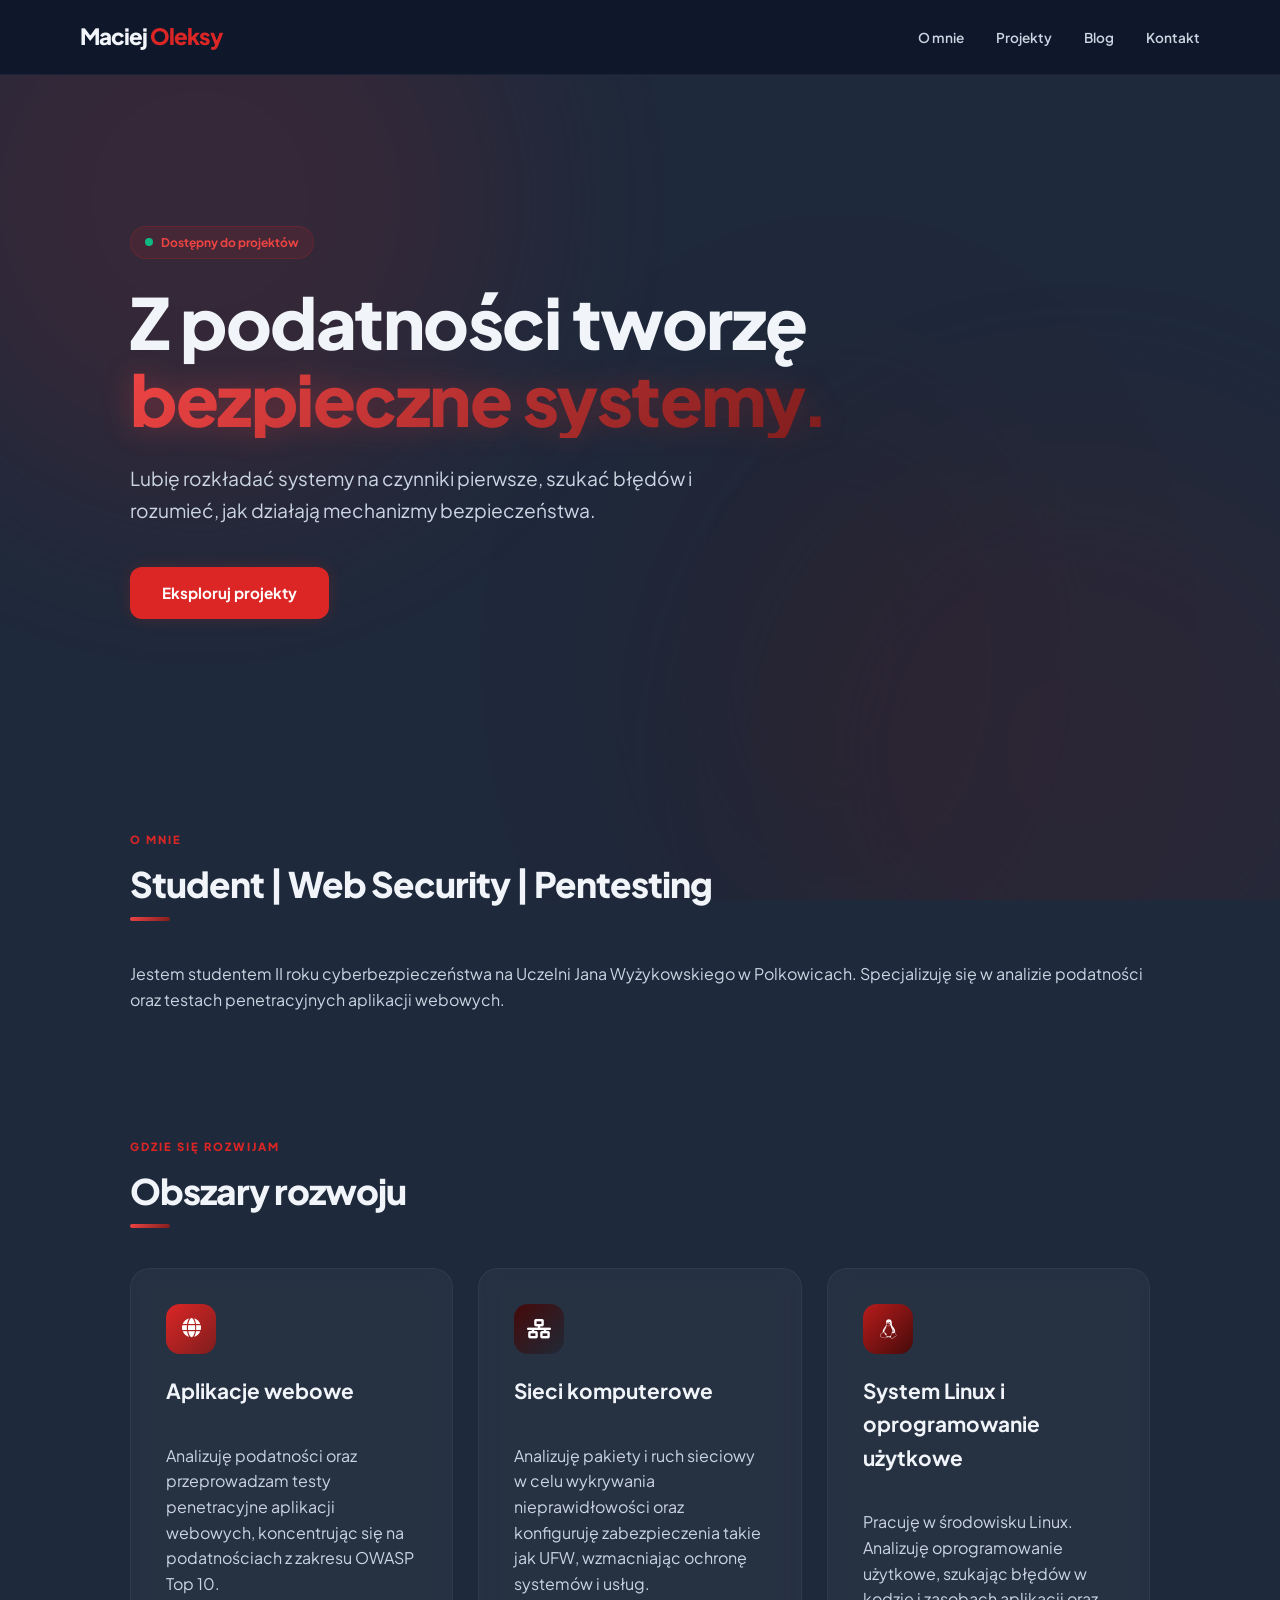
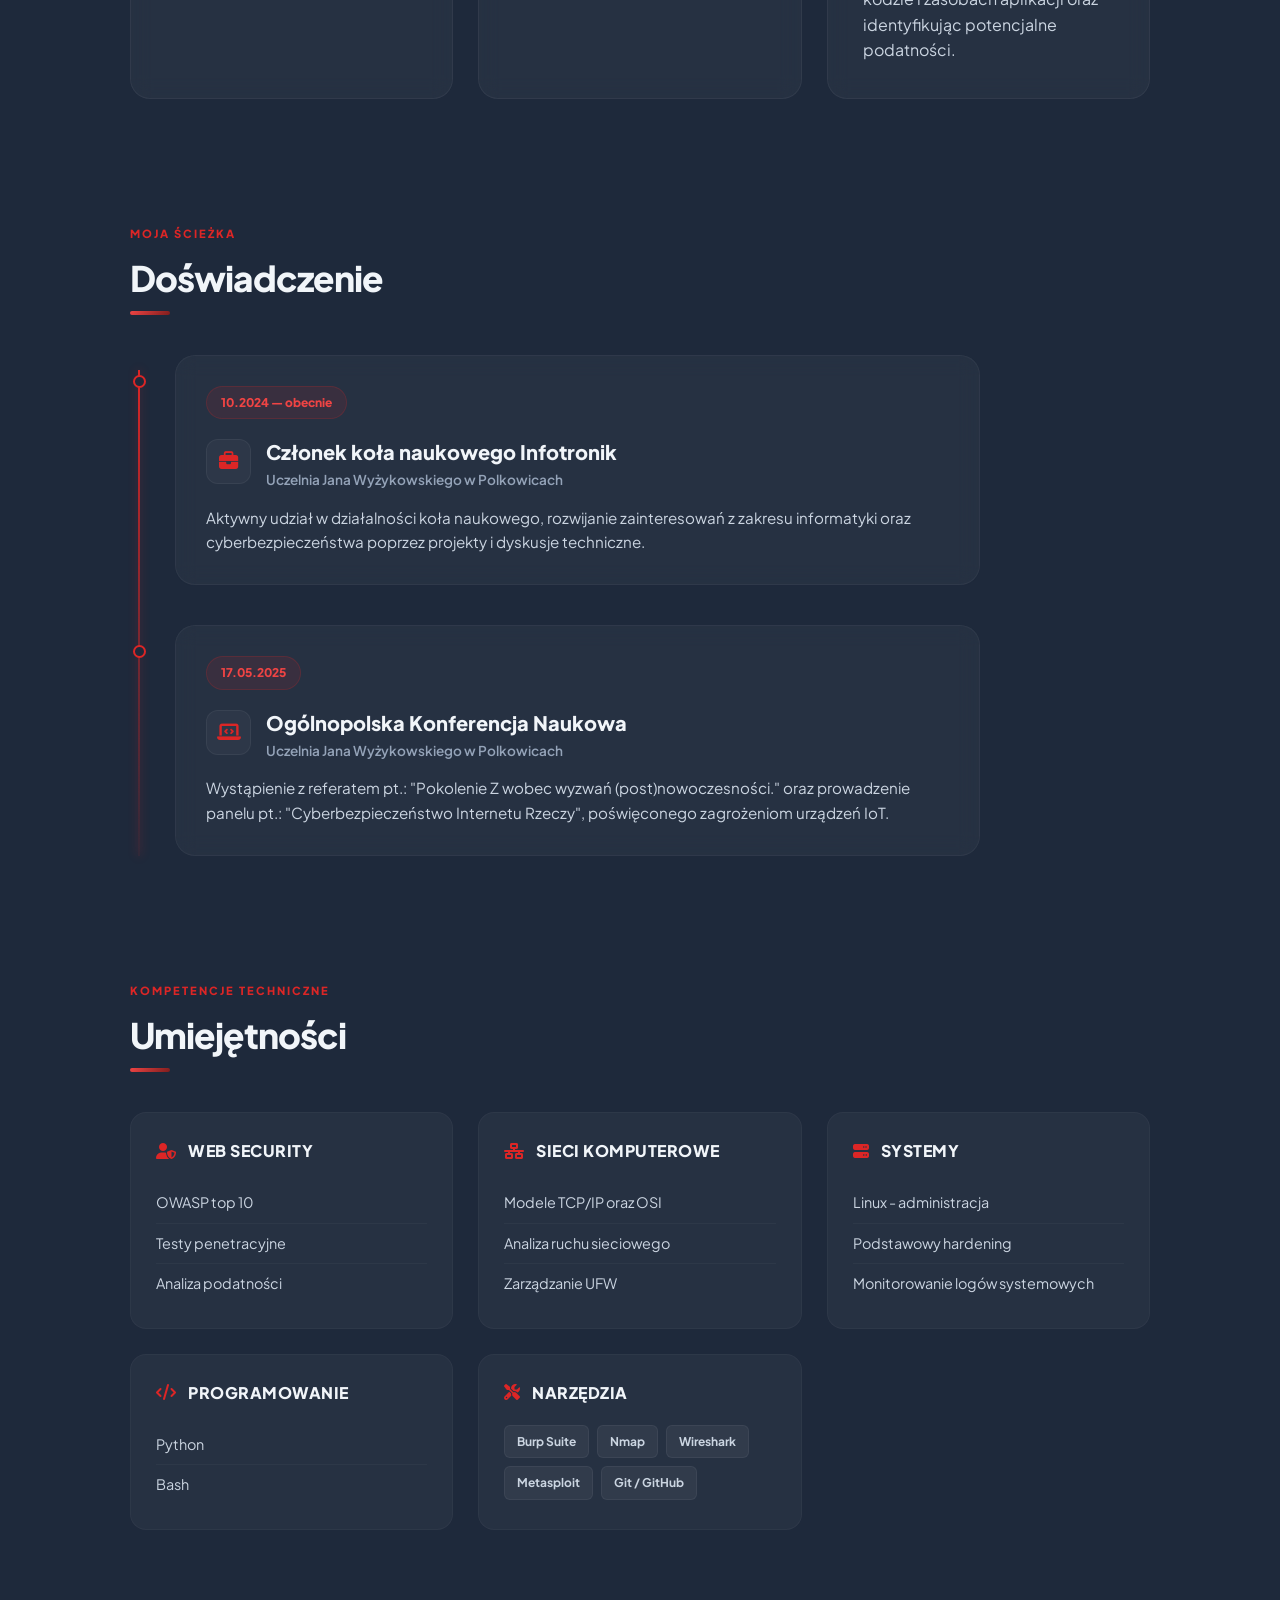
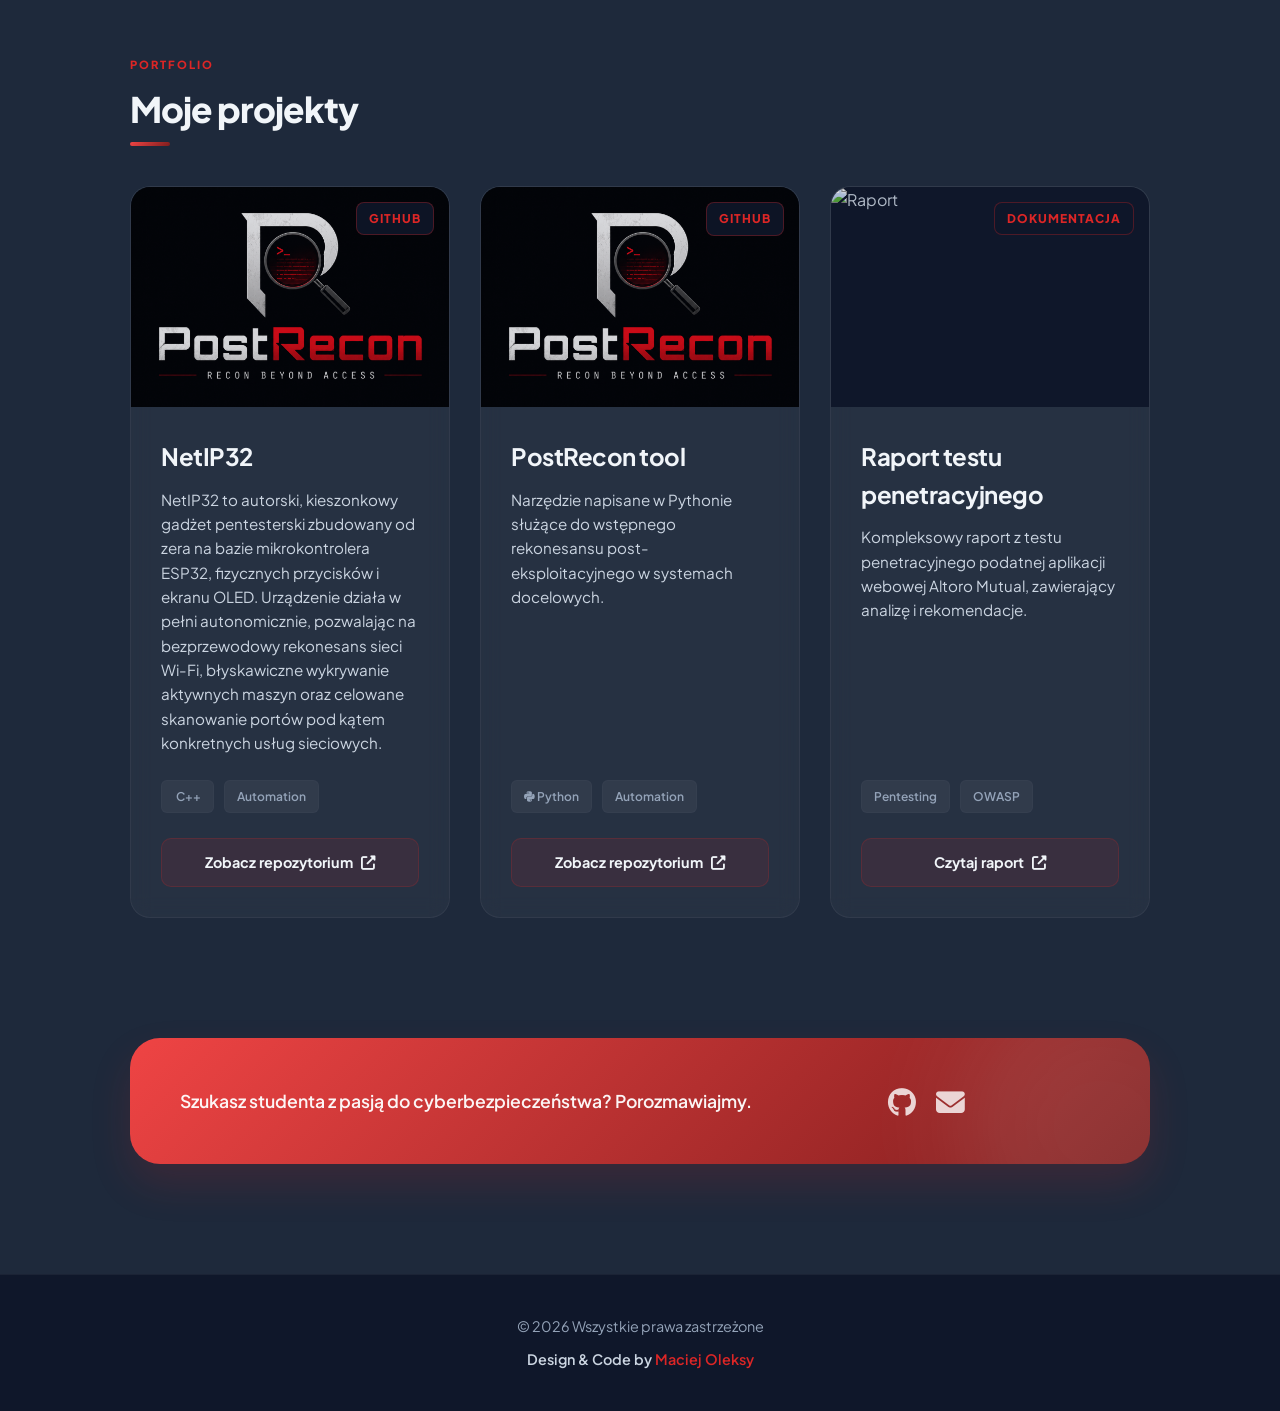
==== commit 7788a148: "Update index.html" ====
--- a/index.html
+++ b/index.html
@@ -230,7 +230,27 @@
             </div>
             
             <div class="projects-grid">
+
                 <!-- Projekt 1 -->
+                <div class="project-card">
+                    <div class="project-thumb">
+                        <img src="unnamed.png" alt="NetIP32">
+                        <div class="project-badge">GitHub</div>
+                    </div>
+                    <div class="project-content">
+                        <h3>NetIP32</h3>
+                        <p>NetIP32 to autorski, kieszonkowy gadżet pentesterski zbudowany od zera na bazie mikrokontrolera ESP32, fizycznych przycisków i ekranu OLED.
+                            Urządzenie działa w pełni autonomicznie, pozwalając na bezprzewodowy rekonesans sieci Wi-Fi,
+                            błyskawiczne wykrywanie aktywnych maszyn oraz celowane skanowanie portów pod kątem konkretnych usług sieciowych.</p>
+                        <div class="project-tech">
+                            <span><i class="fab fa-cpp"></i> C++ </span>
+                            <span>Automation</span>
+                        </div>
+                        <a href="https://github.com/christwaffen/NetIP32/blob/main/README.md" target="_blank" class="project-link">Zobacz repozytorium <i class="fas fa-external-link-alt"></i></a>
+                    </div>
+                </div>
+                
+                <!-- Projekt 2 -->
                 <div class="project-card">
                     <div class="project-thumb">
                         <img src="unnamed.png" alt="PostRecon">
@@ -247,7 +267,7 @@
                     </div>
                 </div>
 
-                <!-- Projekt 2 -->
+                <!-- Projekt 3 -->
                 <div class="project-card">
                     <div class="project-thumb">
                         <img src="https://www.mend.io/wp-content/uploads/2024/07/Blog-image-2-Assessment-Tools.png" alt="Raport">
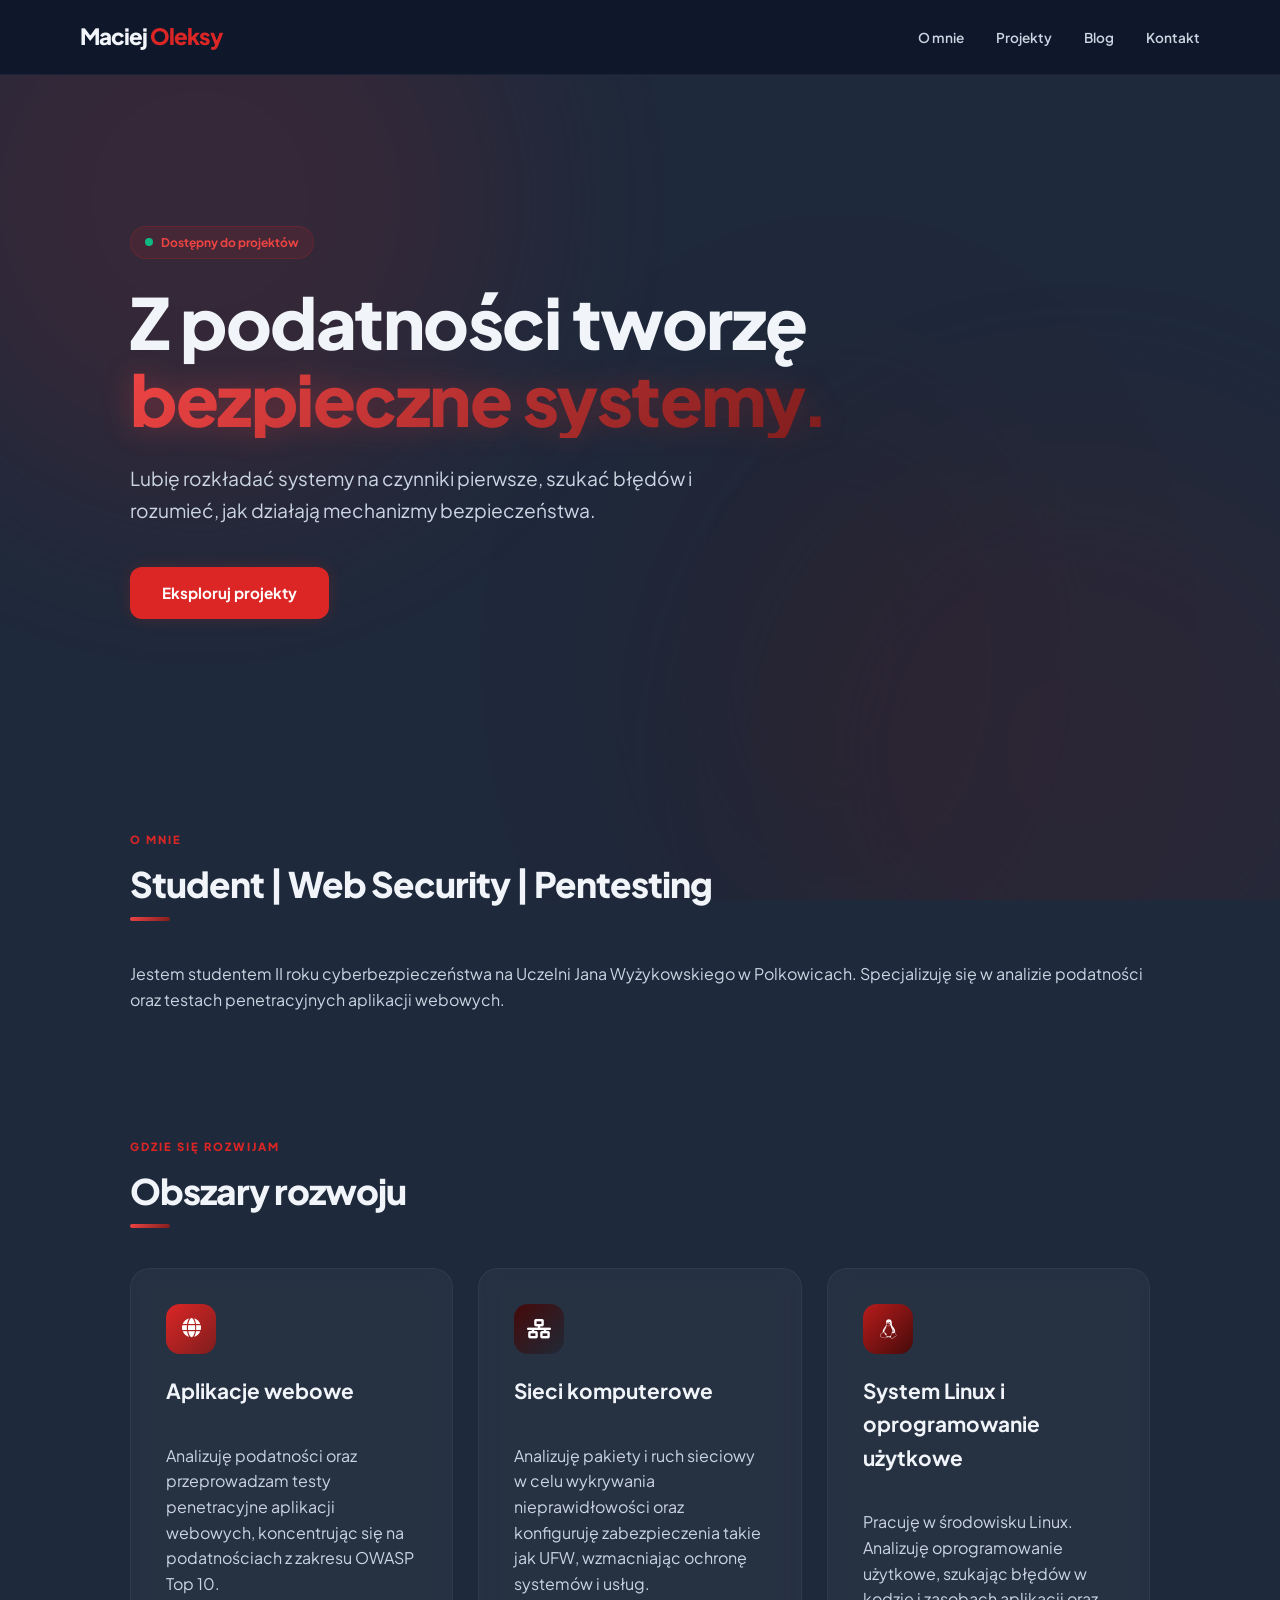
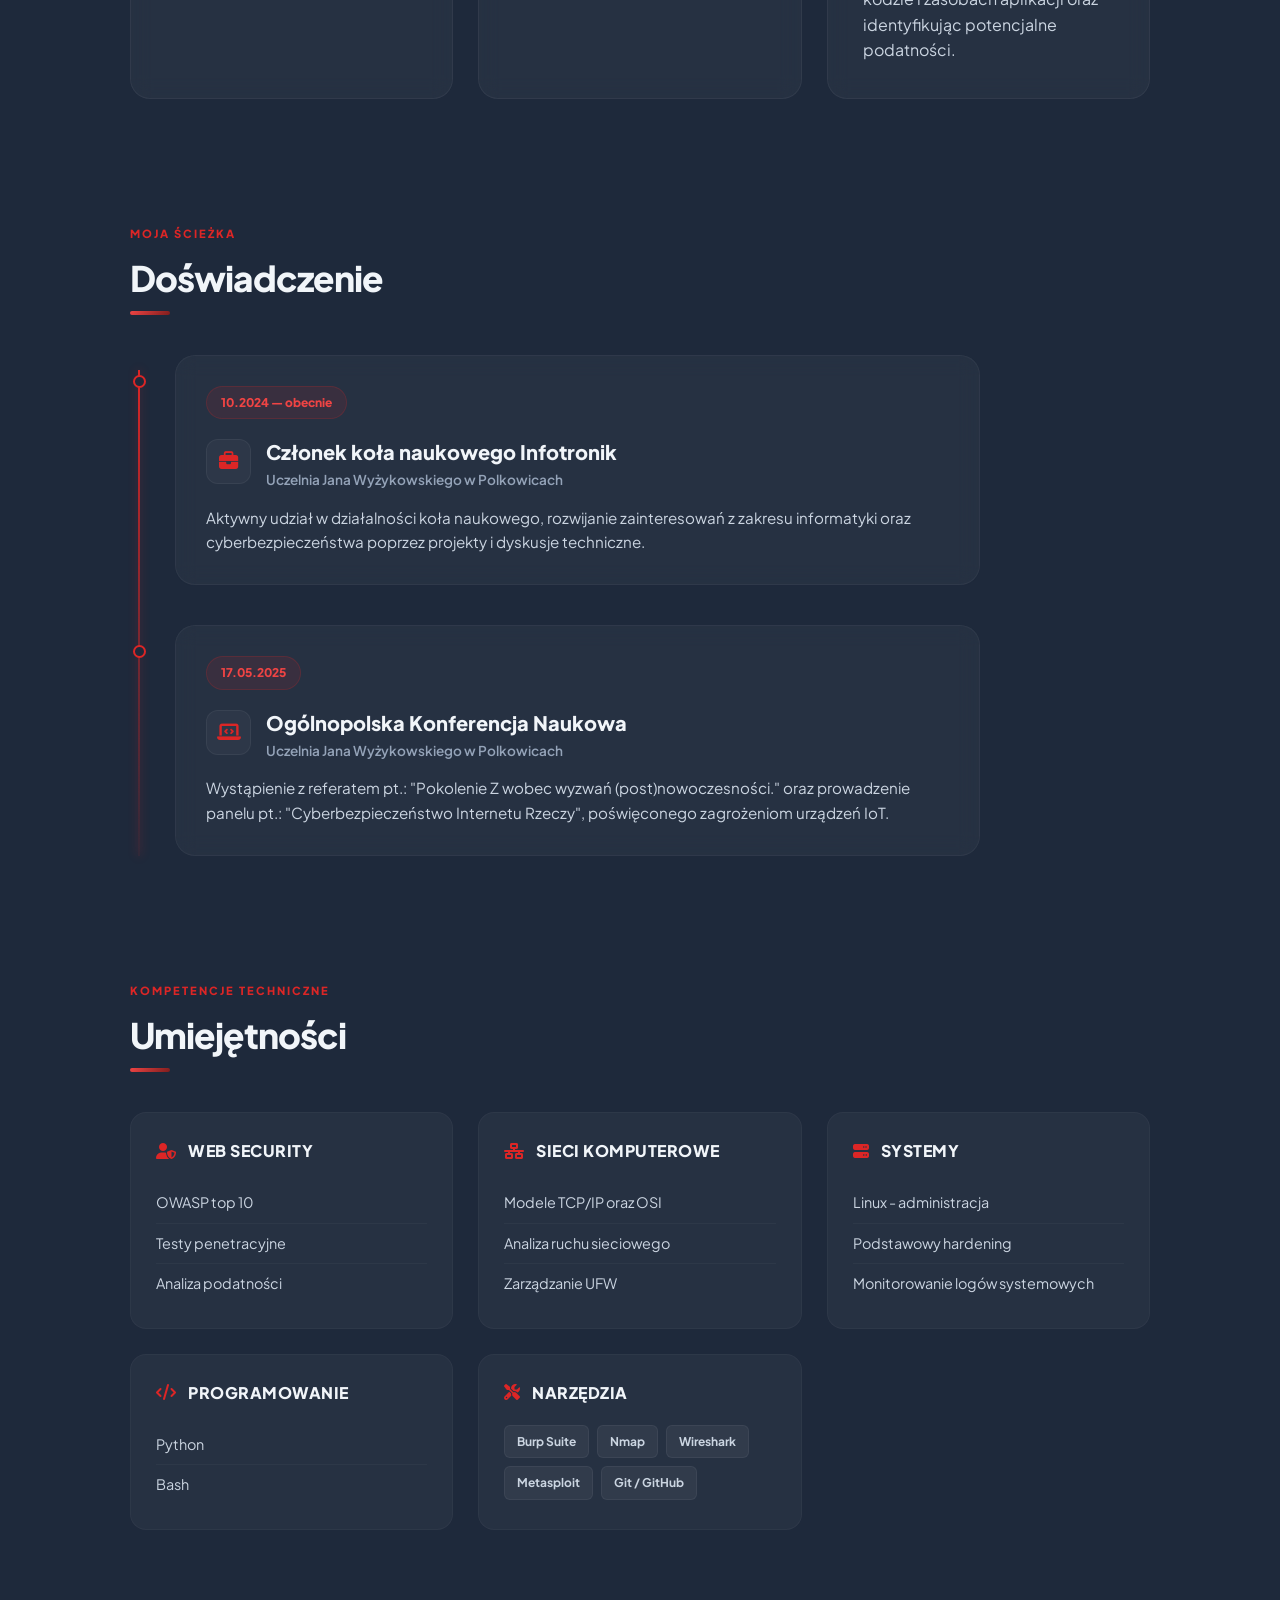
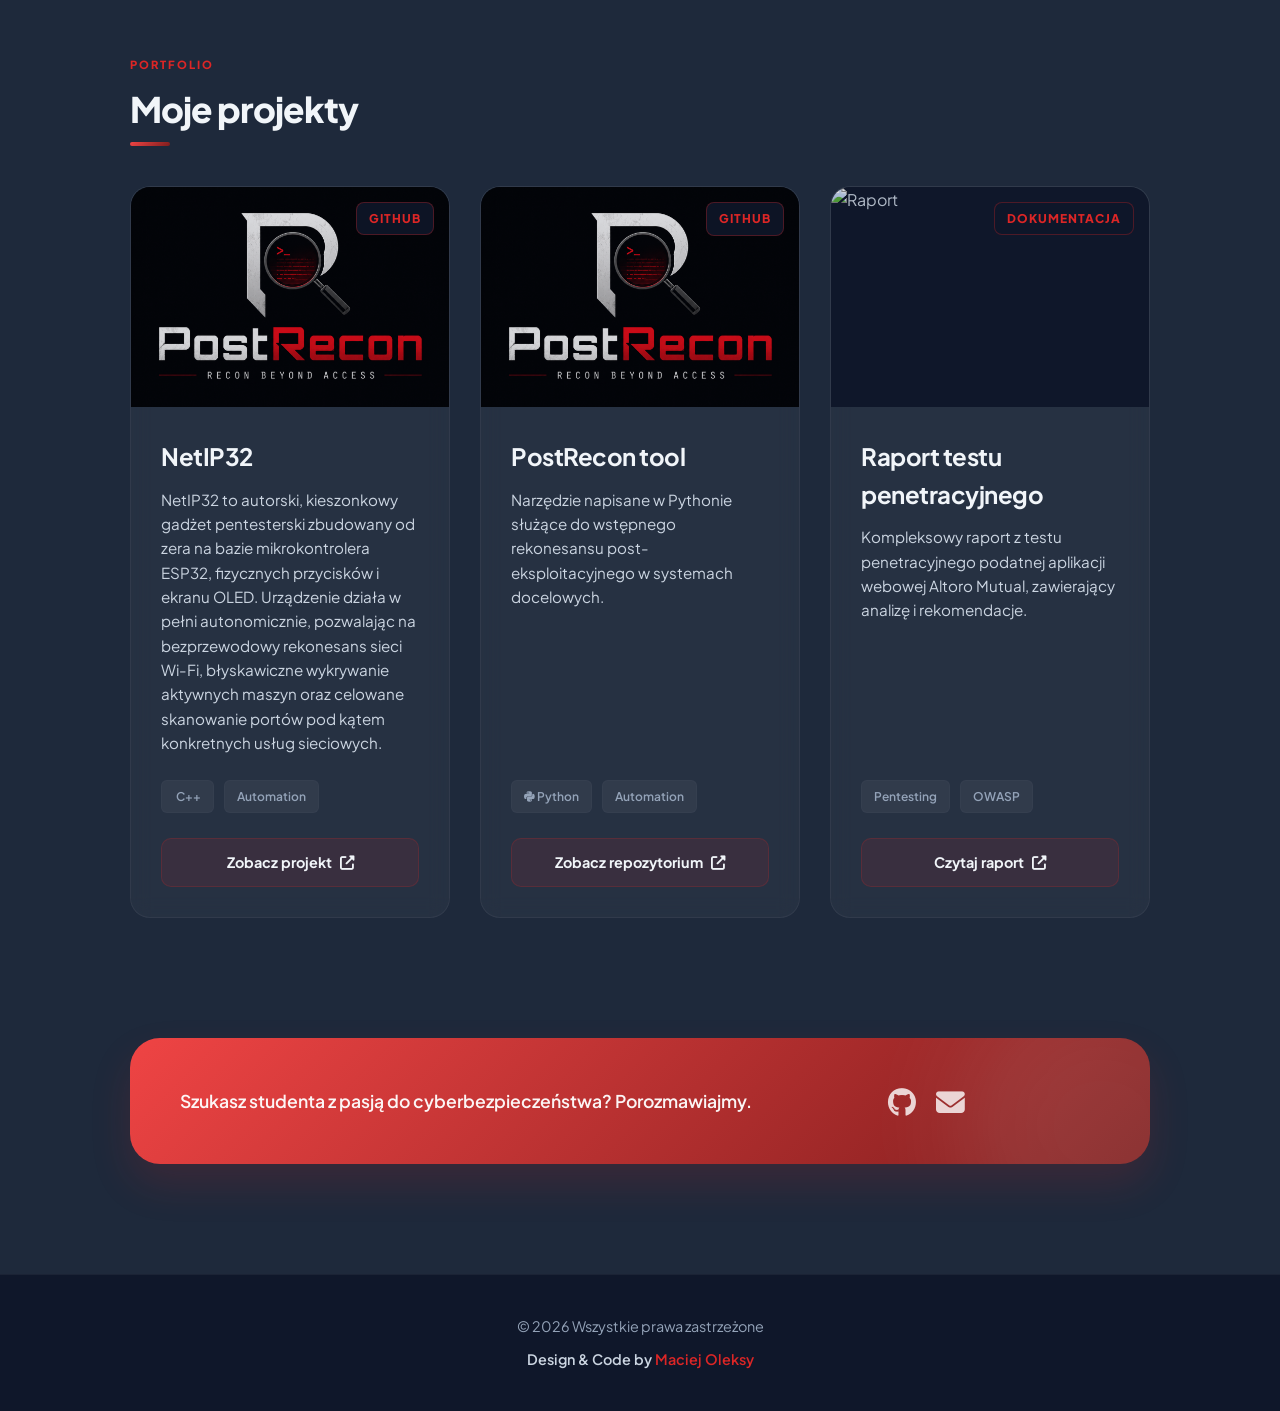
==== commit 3c048082: "Update index.html" ====
--- a/index.html
+++ b/index.html
@@ -246,7 +246,7 @@
                             <span><i class="fab fa-cpp"></i> C++ </span>
                             <span>Automation</span>
                         </div>
-                        <a href="https://github.com/christwaffen/NetIP32/blob/main/README.md" target="_blank" class="project-link">Zobacz repozytorium <i class="fas fa-external-link-alt"></i></a>
+                        <a href="https://github.com/christwaffen/portfolio/blob/main/netip32.jpg" target="_blank" class="project-link">Zobacz projekt <i class="fas fa-external-link-alt"></i></a>
                     </div>
                 </div>
                 
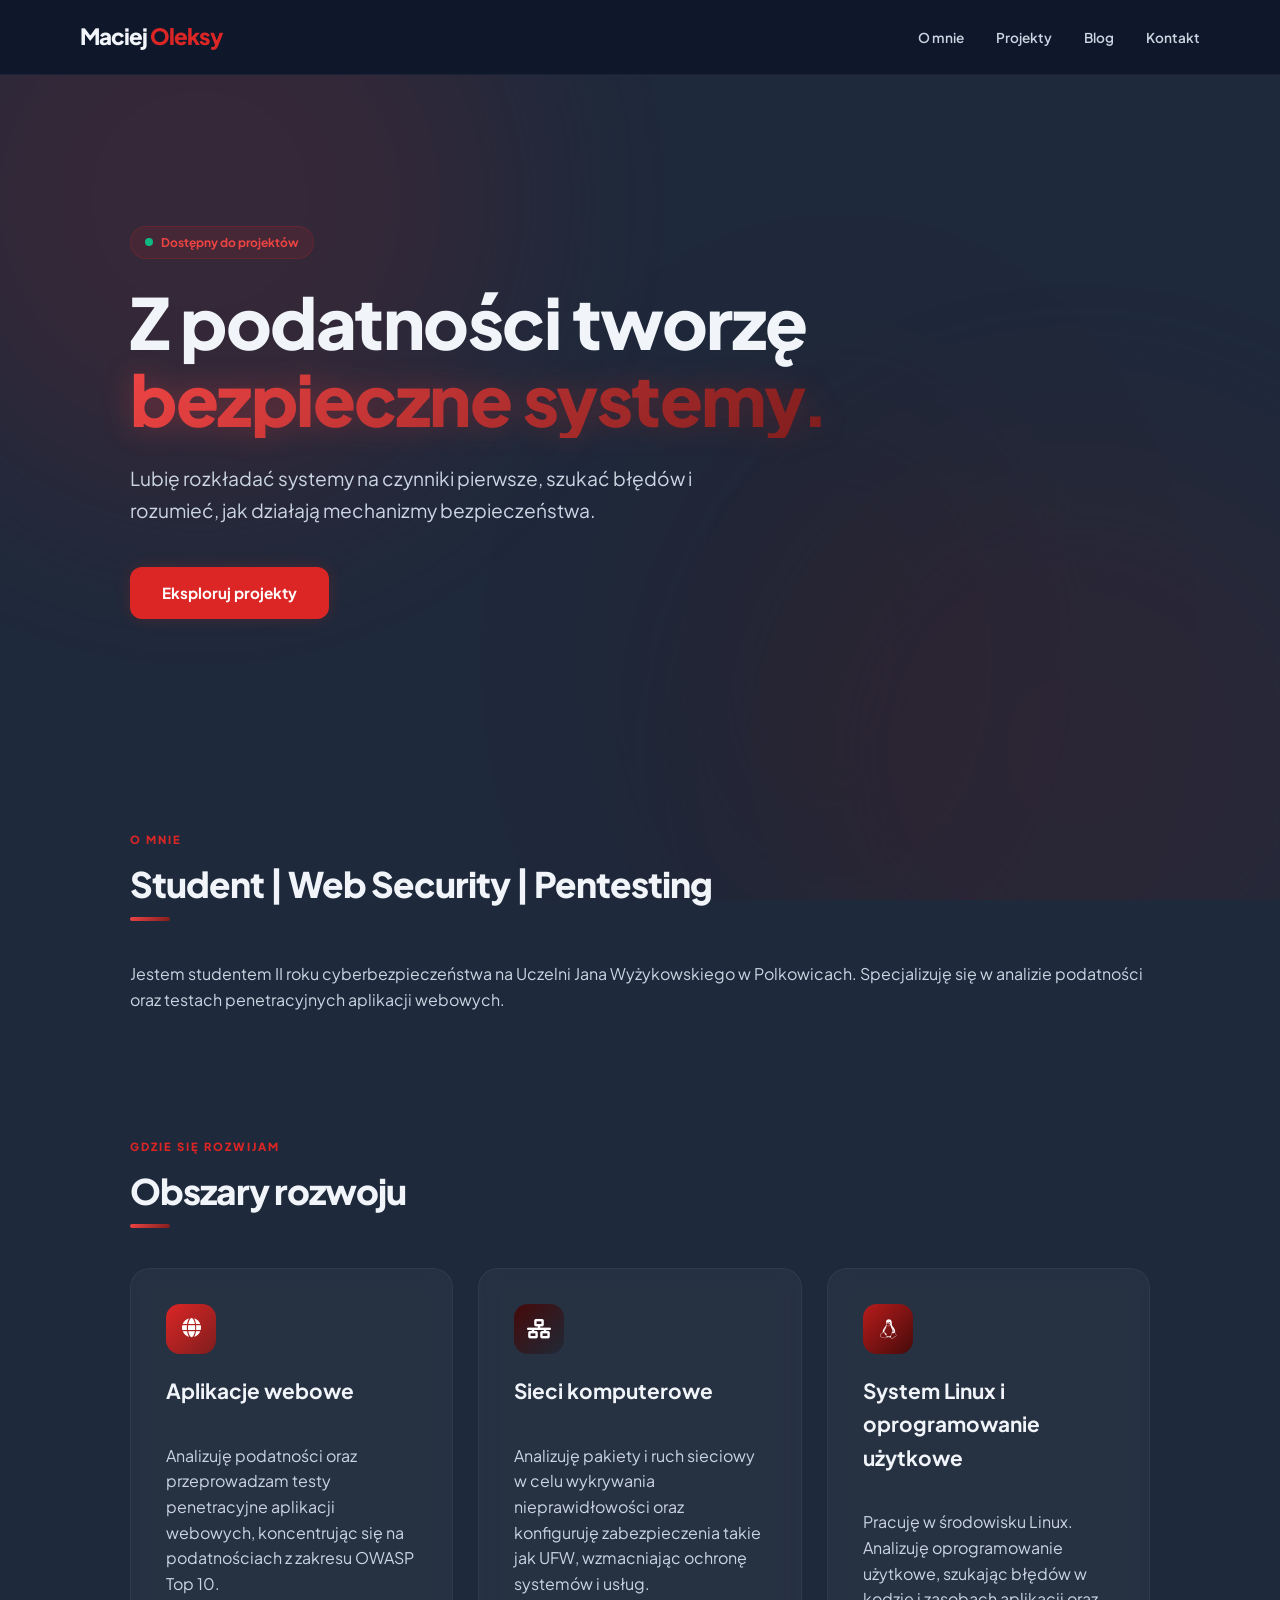
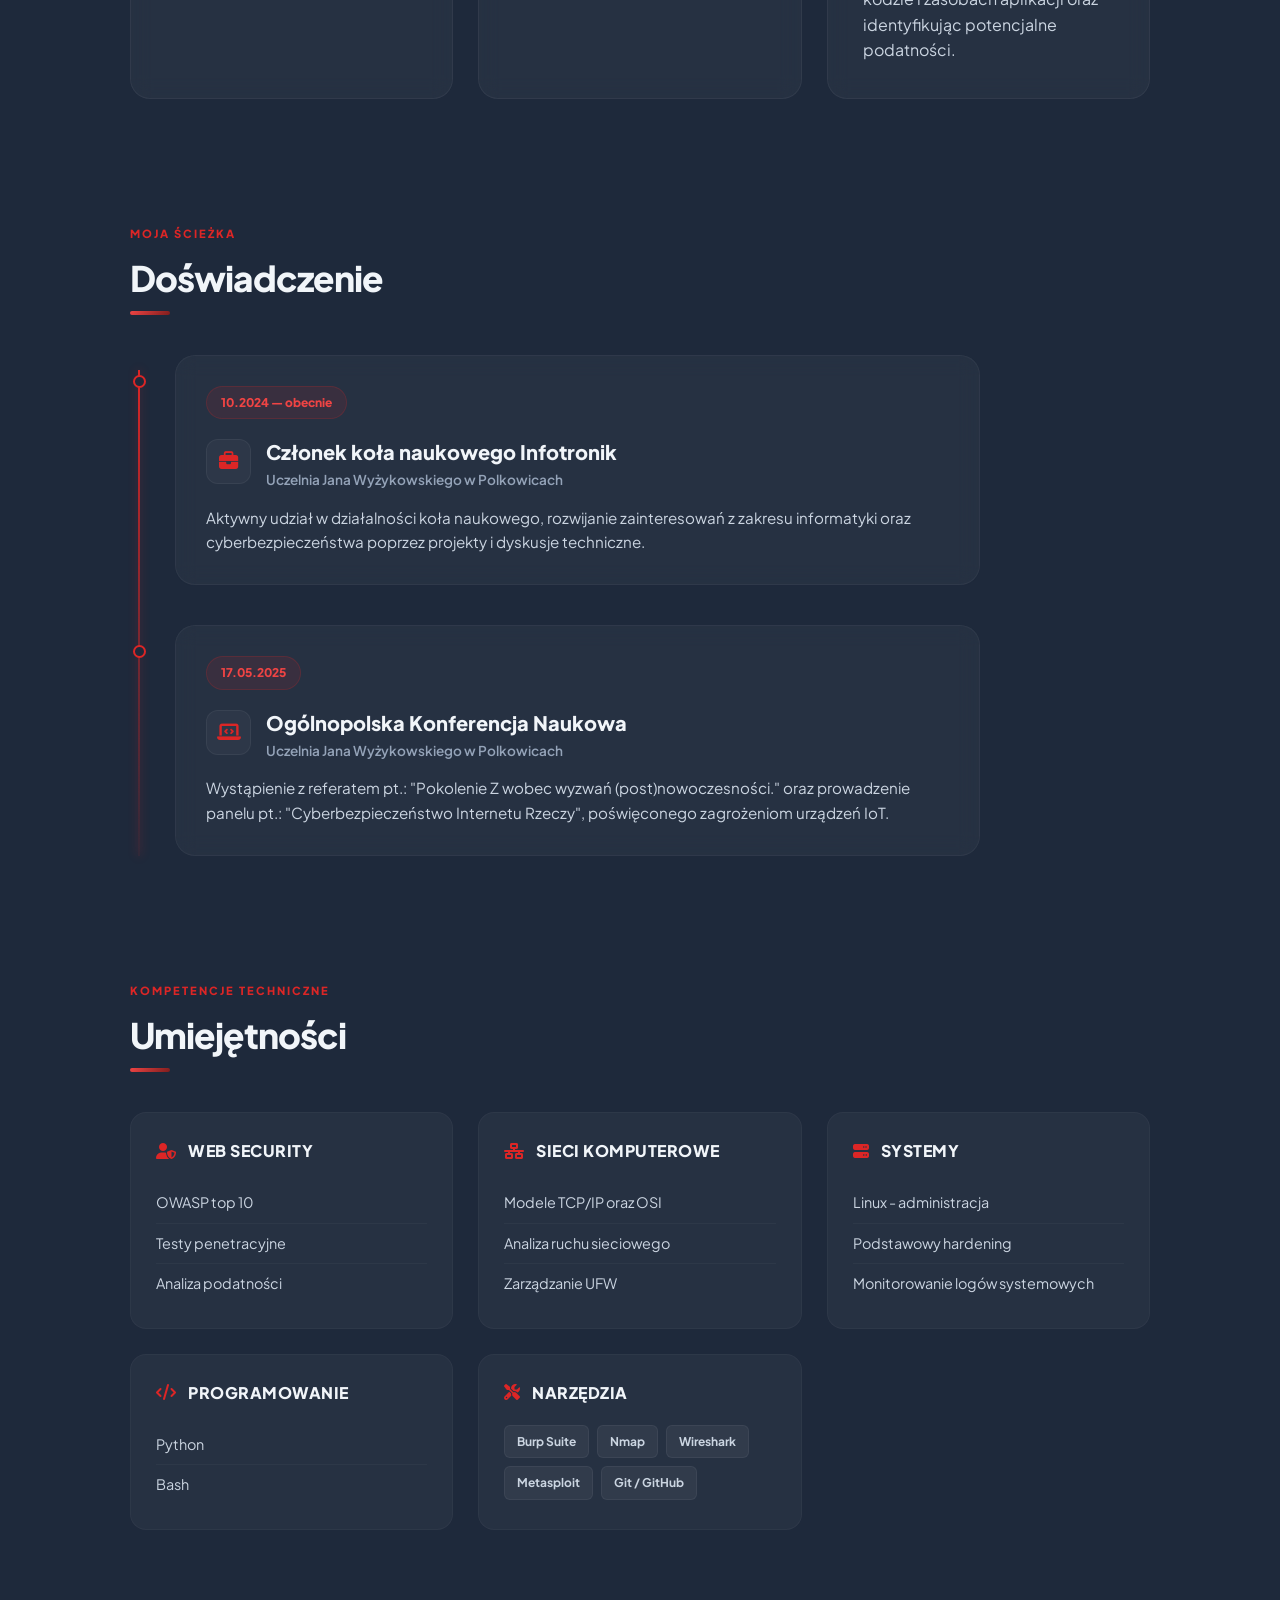
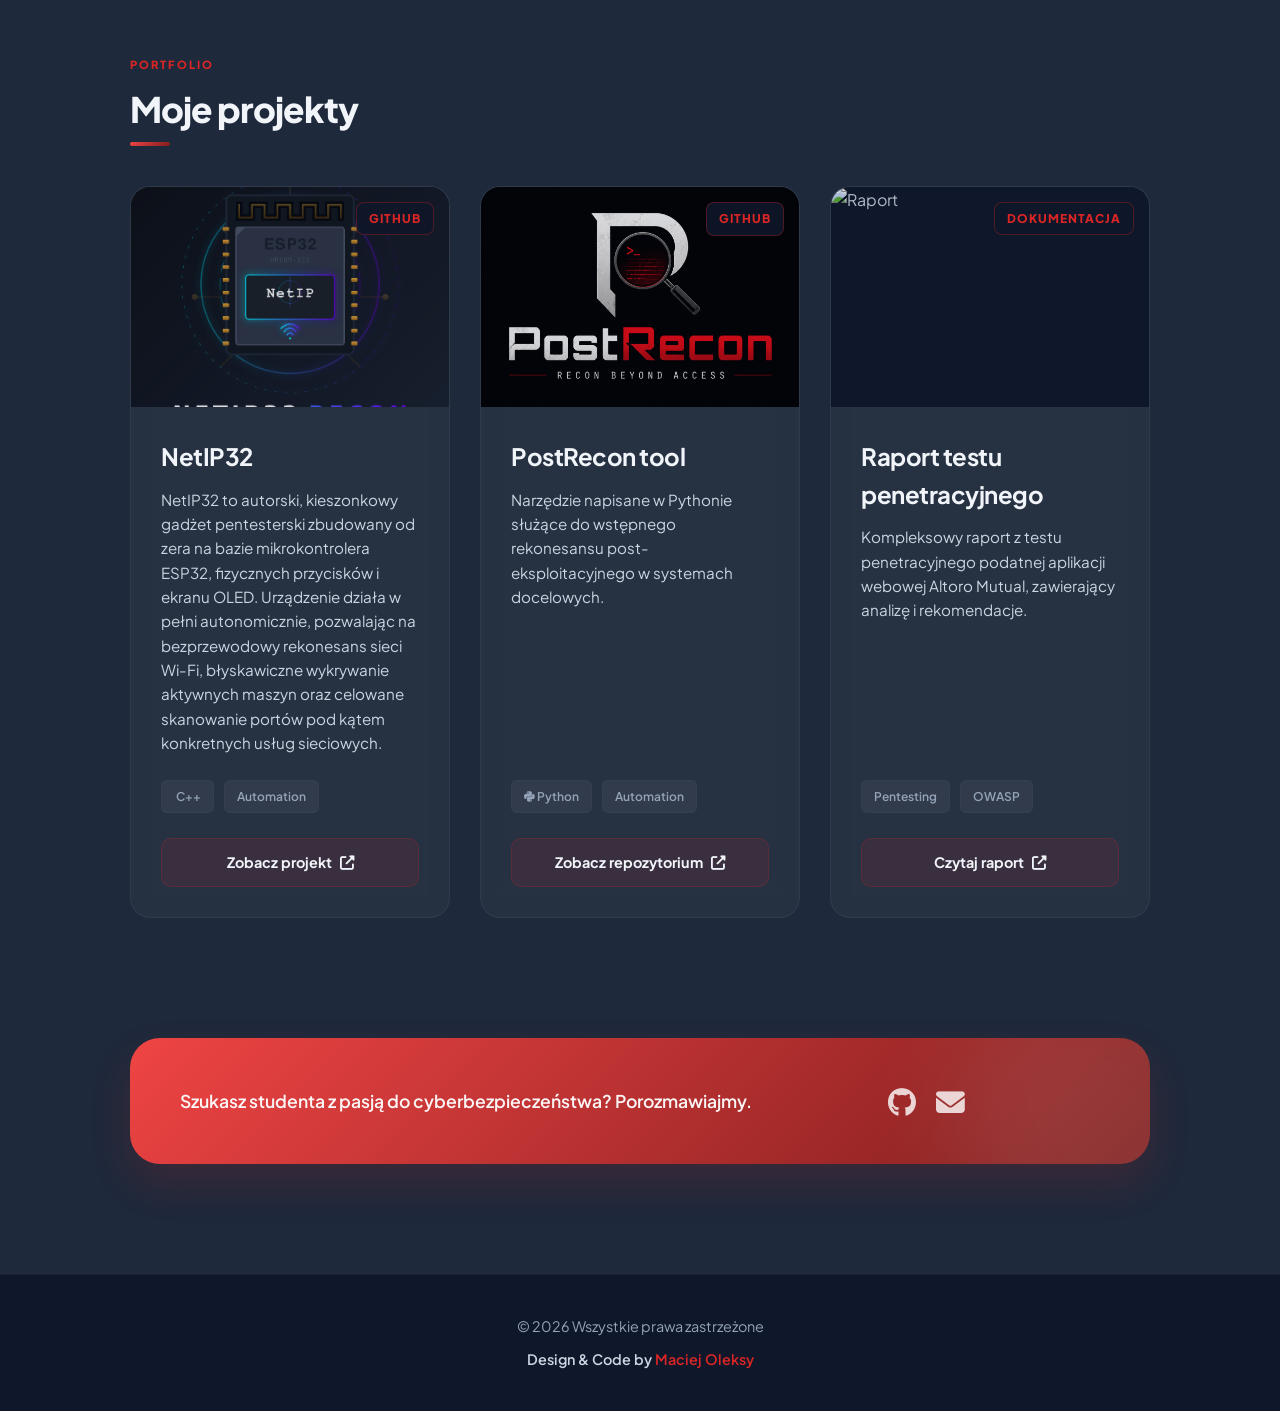
==== commit 398eca6c: "Update index.html" ====
--- a/index.html
+++ b/index.html
@@ -234,7 +234,7 @@
                 <!-- Projekt 1 -->
                 <div class="project-card">
                     <div class="project-thumb">
-                        <img src="unnamed.png" alt="NetIP32">
+                        <img src="netip32.jpg" alt="NetIP32">
                         <div class="project-badge">GitHub</div>
                     </div>
                     <div class="project-content">
@@ -246,7 +246,7 @@
                             <span><i class="fab fa-cpp"></i> C++ </span>
                             <span>Automation</span>
                         </div>
-                        <a href="https://github.com/christwaffen/portfolio/blob/main/netip32.jpg" target="_blank" class="project-link">Zobacz projekt <i class="fas fa-external-link-alt"></i></a>
+                        <a href="https://github.com/christwaffen/NetIP32" target="_blank" class="project-link">Zobacz projekt <i class="fas fa-external-link-alt"></i></a>
                     </div>
                 </div>
                 
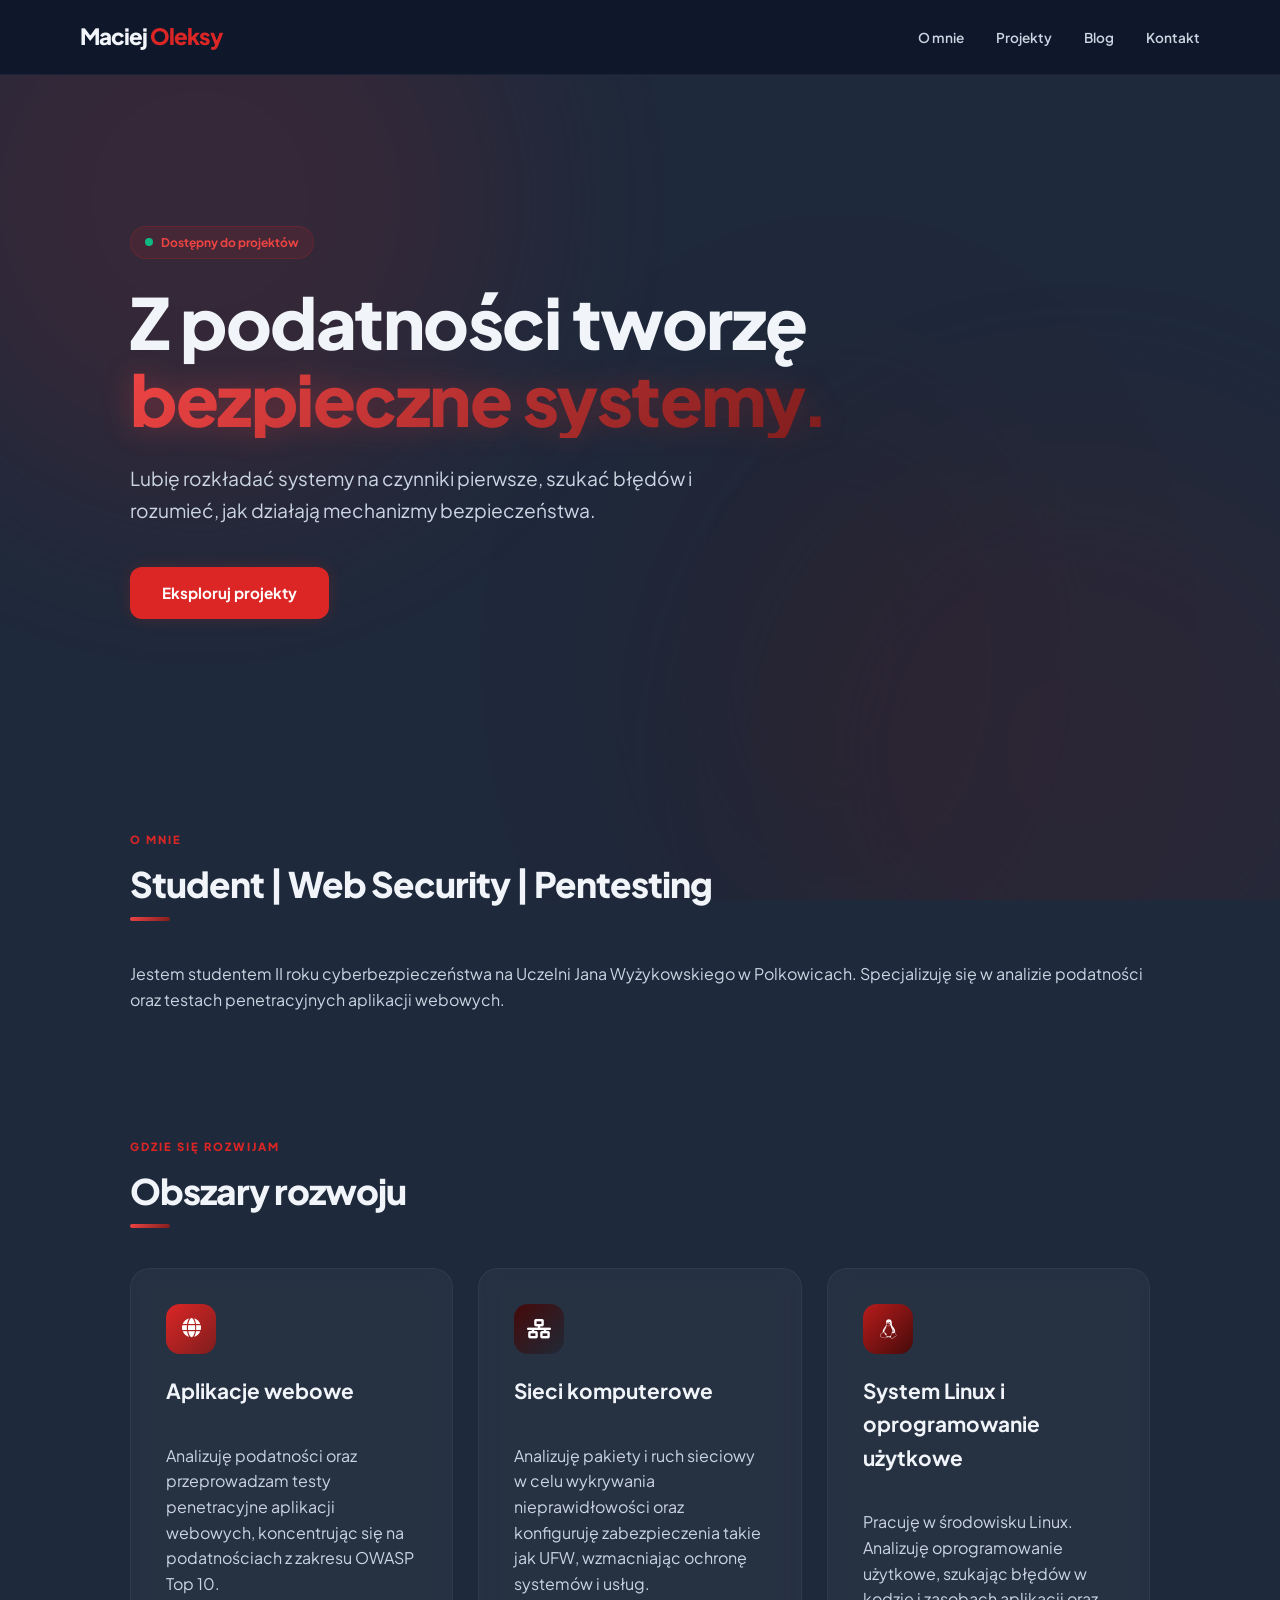
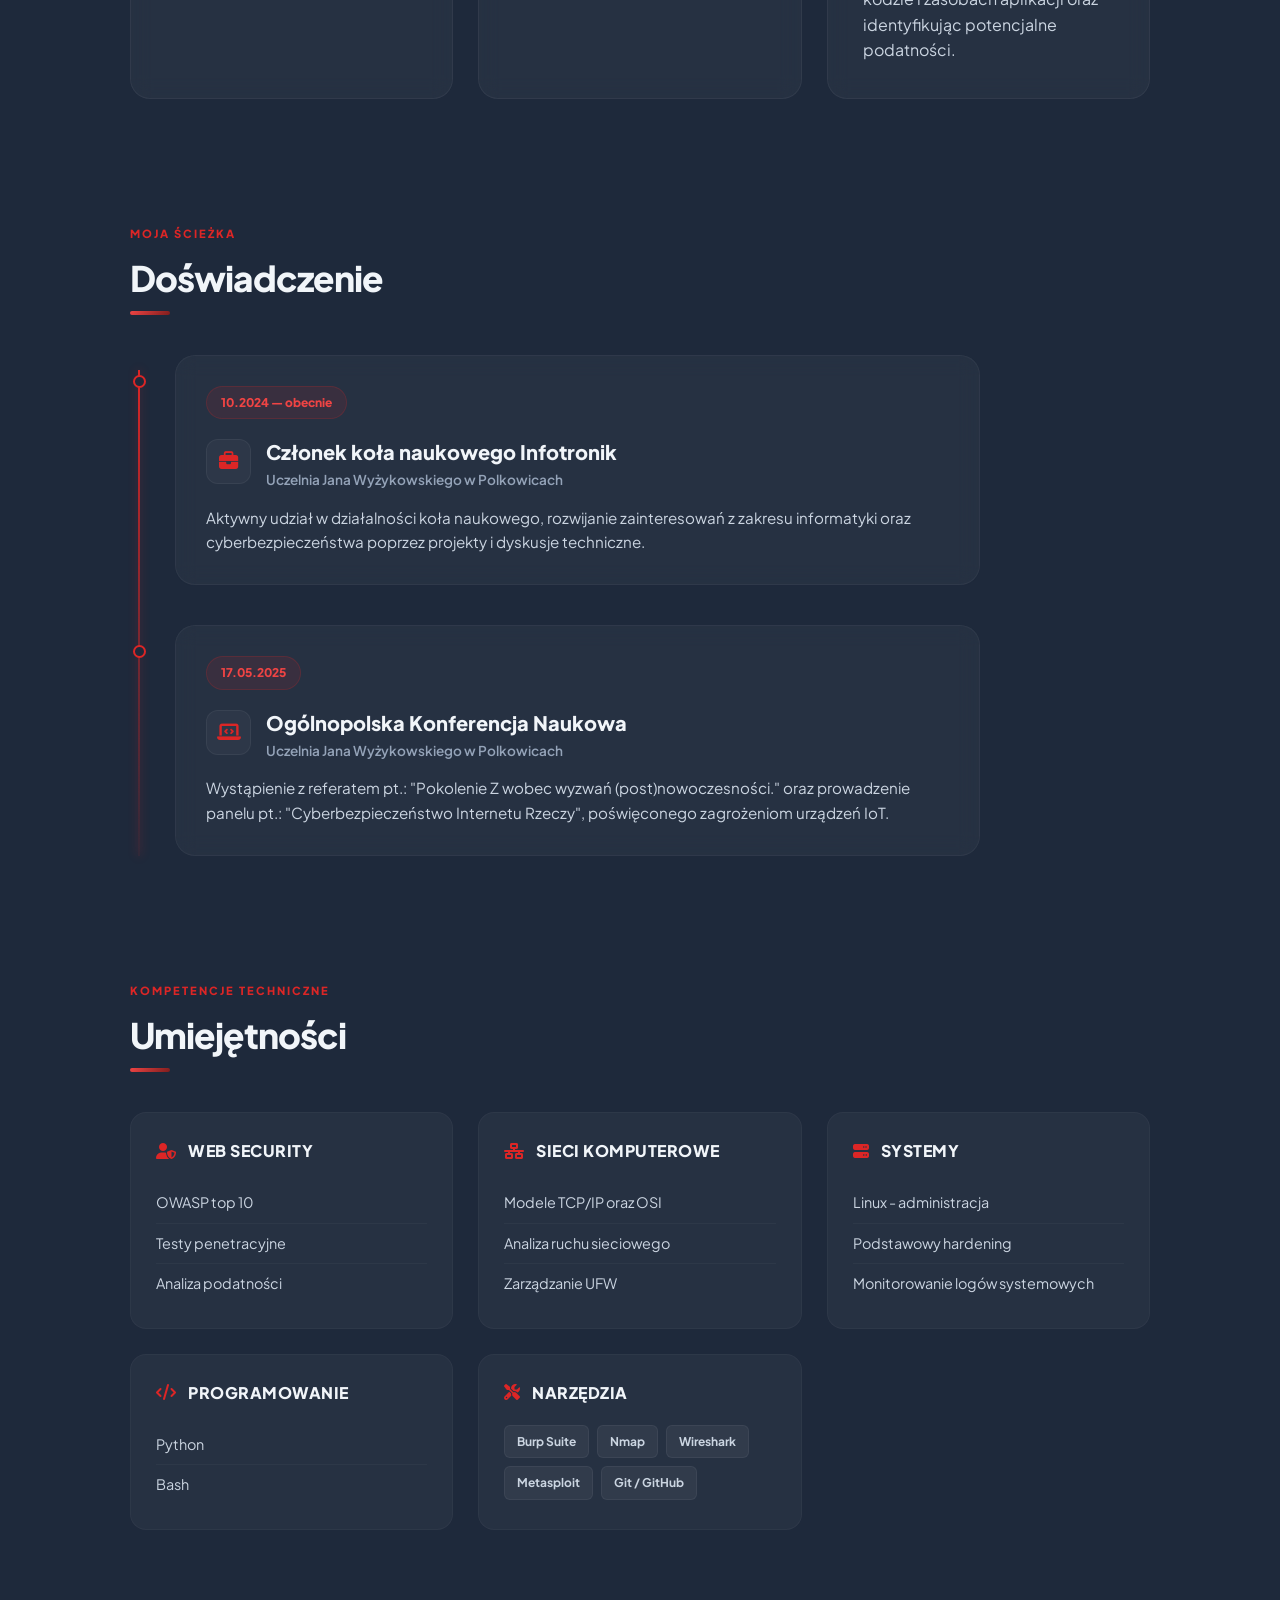
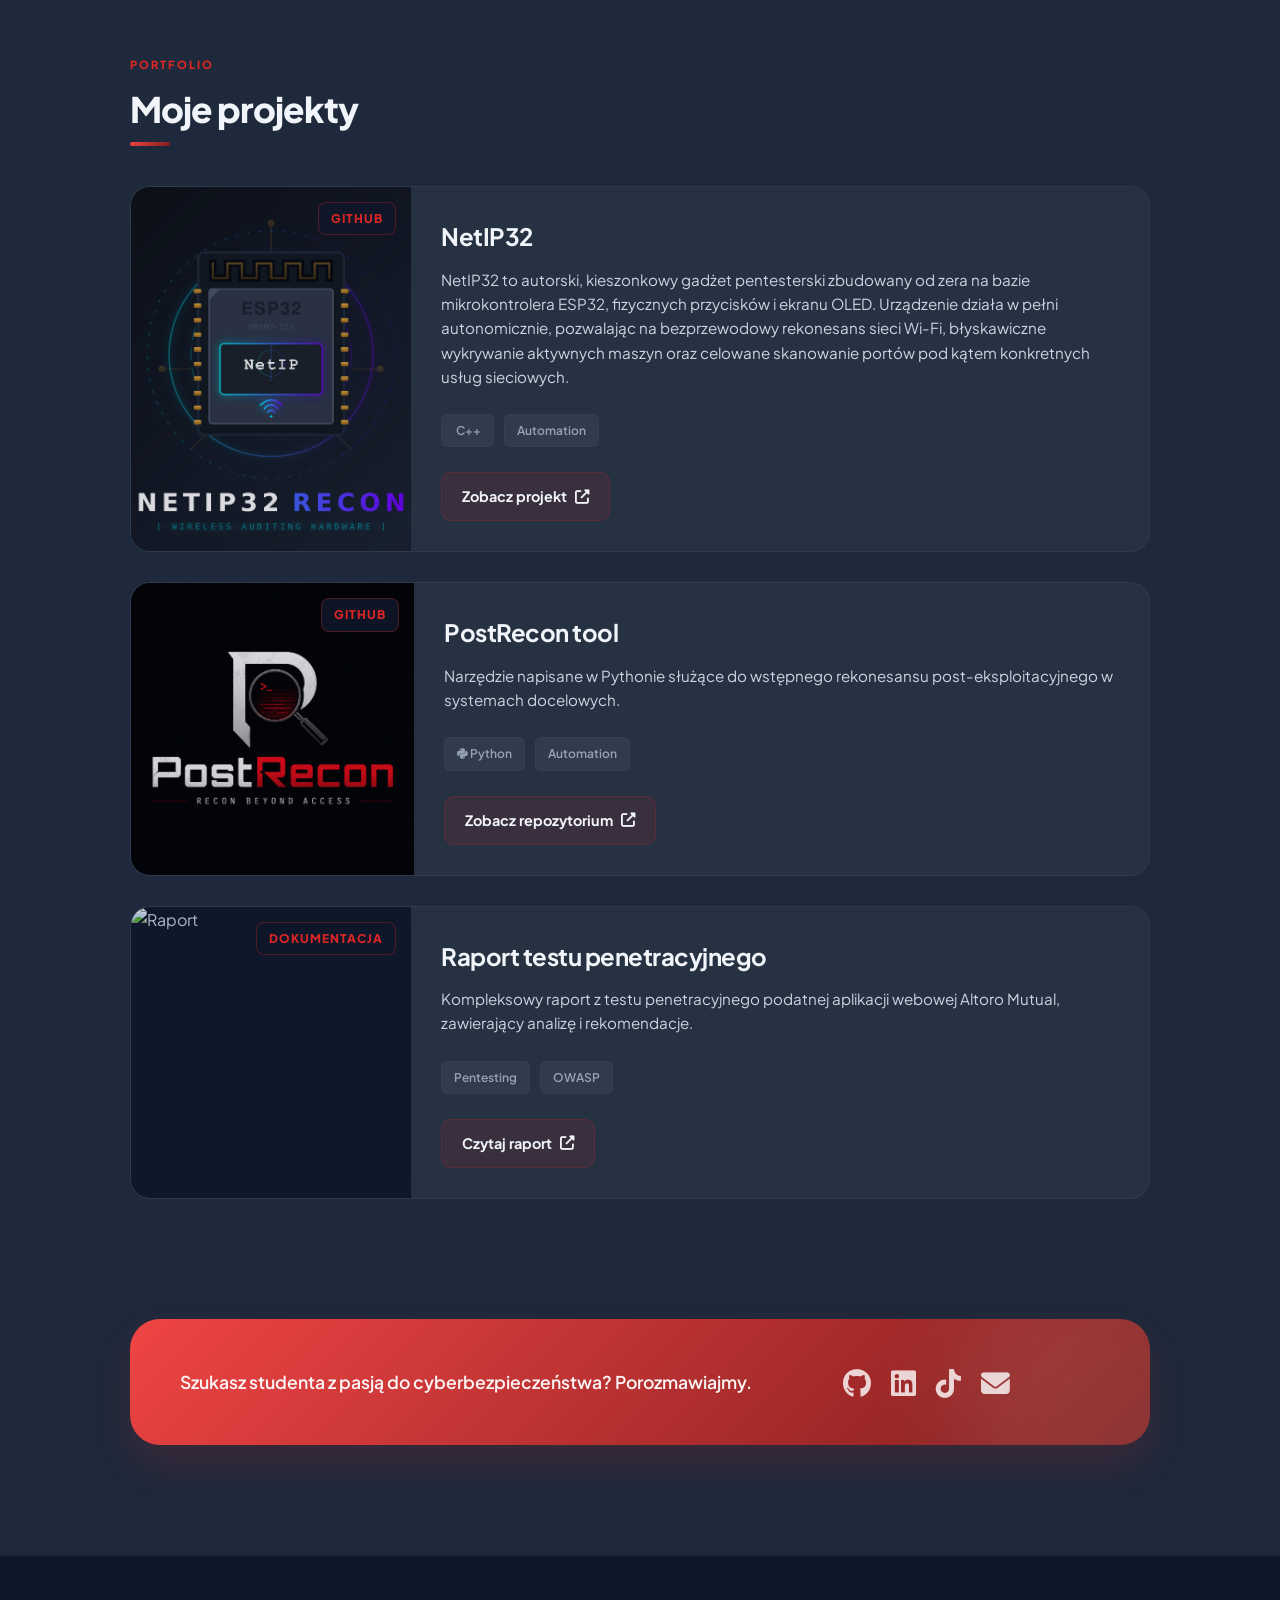
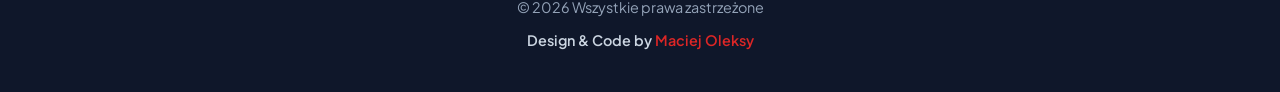
==== commit 635e27f0: "Update index.html" ====
--- a/index.html
+++ b/index.html
@@ -288,7 +288,6 @@
         </div>
     </section>
 
-    <!--  SEKCJA KONTAKT  -->
     <section id="contact" class="section">
         <div class="container">
             <div class="contact-slim-enhanced">
@@ -300,21 +299,22 @@
                     <a href="https://github.com/christwaffen" target="_blank" title="GitHub">
                         <i class="fab fa-github"></i>
                     </a>
+                    <a href="https://linkedin.com/in/maciej-oleksy-504623413" target="_blank" title="LinkedIn">
+                        <i class="fab fa-linkedin"></i>
+                    </a>
+                    <a href="https://www.tiktok.com/@hacker_crusaders" target="_blank" title="TikTok">
+                        <i class="fab fa-tiktok"></i>
+                    </a>
                     <a href="mailto:maciek.oleksy.slo@gmail.com" title="Email">
                         <i class="fas fa-envelope"></i>
                     </a>
-
                 </div>
 
                 <div class="contact-cta">
-                  <!--  <a href="kontakt.html" class="btn-contact-white">
-                        Pełny formularz <i class="fas fa-paper-plane"></i>
-                    </a> -->
-                </div>
-            </div>
-        </div>
-    </section>
-
+                    </div>
+            </div>
+        </div>
+    </section>
     <footer>
         <div class="container">
             <p>&copy; 2026 Wszystkie prawa zastrzeżone</p>
--- a/style.css
+++ b/style.css
@@ -319,8 +319,8 @@
 
 /* --- PROJEKTY  --- */
 .projects-grid { 
-    display: grid; 
-    grid-template-columns: repeat(auto-fit, minmax(320px, 1fr)); 
+    display: flex; 
+    flex-direction: column;
     gap: 30px; 
 }
 
@@ -330,20 +330,22 @@
     border: 1px solid rgba(255,255,255,0.05); 
     overflow: hidden; 
     display: flex; 
-    flex-direction: column;
+    flex-direction: row;
     transition: all 0.4s ease;
     backdrop-filter: blur(10px);
 }
 
 .project-card:hover { 
-    transform: translateY(-10px); 
+    transform: translateY(-5px);
     border-color: rgba(220, 38, 38, 0.4); 
     box-shadow: 0 15px 30px rgba(0, 0, 0, 0.4), 0 0 20px rgba(220, 38, 38, 0.1);
 }
 
 .project-thumb { 
-    width: 100%; 
-    height: 220px; 
+    width: 35%;
+    min-width: 280px;
+    height: auto; 
+    min-height: 240px;
     position: relative; 
     overflow: hidden; 
     background: #0f172a; 
@@ -358,7 +360,7 @@
 }
 
 .project-card:hover .project-thumb img { 
-    transform: scale(1.08); 
+    transform: scale(1.05); 
     opacity: 1; 
 }
 
@@ -429,6 +431,7 @@
     border: 1px solid rgba(220, 38, 38, 0.2);
     border-radius: 10px;
     justify-content: center;
+    align-self: flex-start;
 }
 
 .project-link:hover { 
@@ -437,6 +440,21 @@
     border-color: var(--primary);
 }
 
+/* --- RWD --- */
+@media (max-width: 768px) {
+    .project-card {
+        flex-direction: column;
+    }
+    .project-thumb {
+        width: 100%;
+        min-width: 100%;
+        height: 220px;
+    }
+    .project-link {
+        align-self: fill;
+        width: 100%;
+    }
+}
 /* --- KONTAKT --- */
 .contact-slim-enhanced {
     background: var(--gradient-main); padding: 40px 50px; border-radius: 30px;
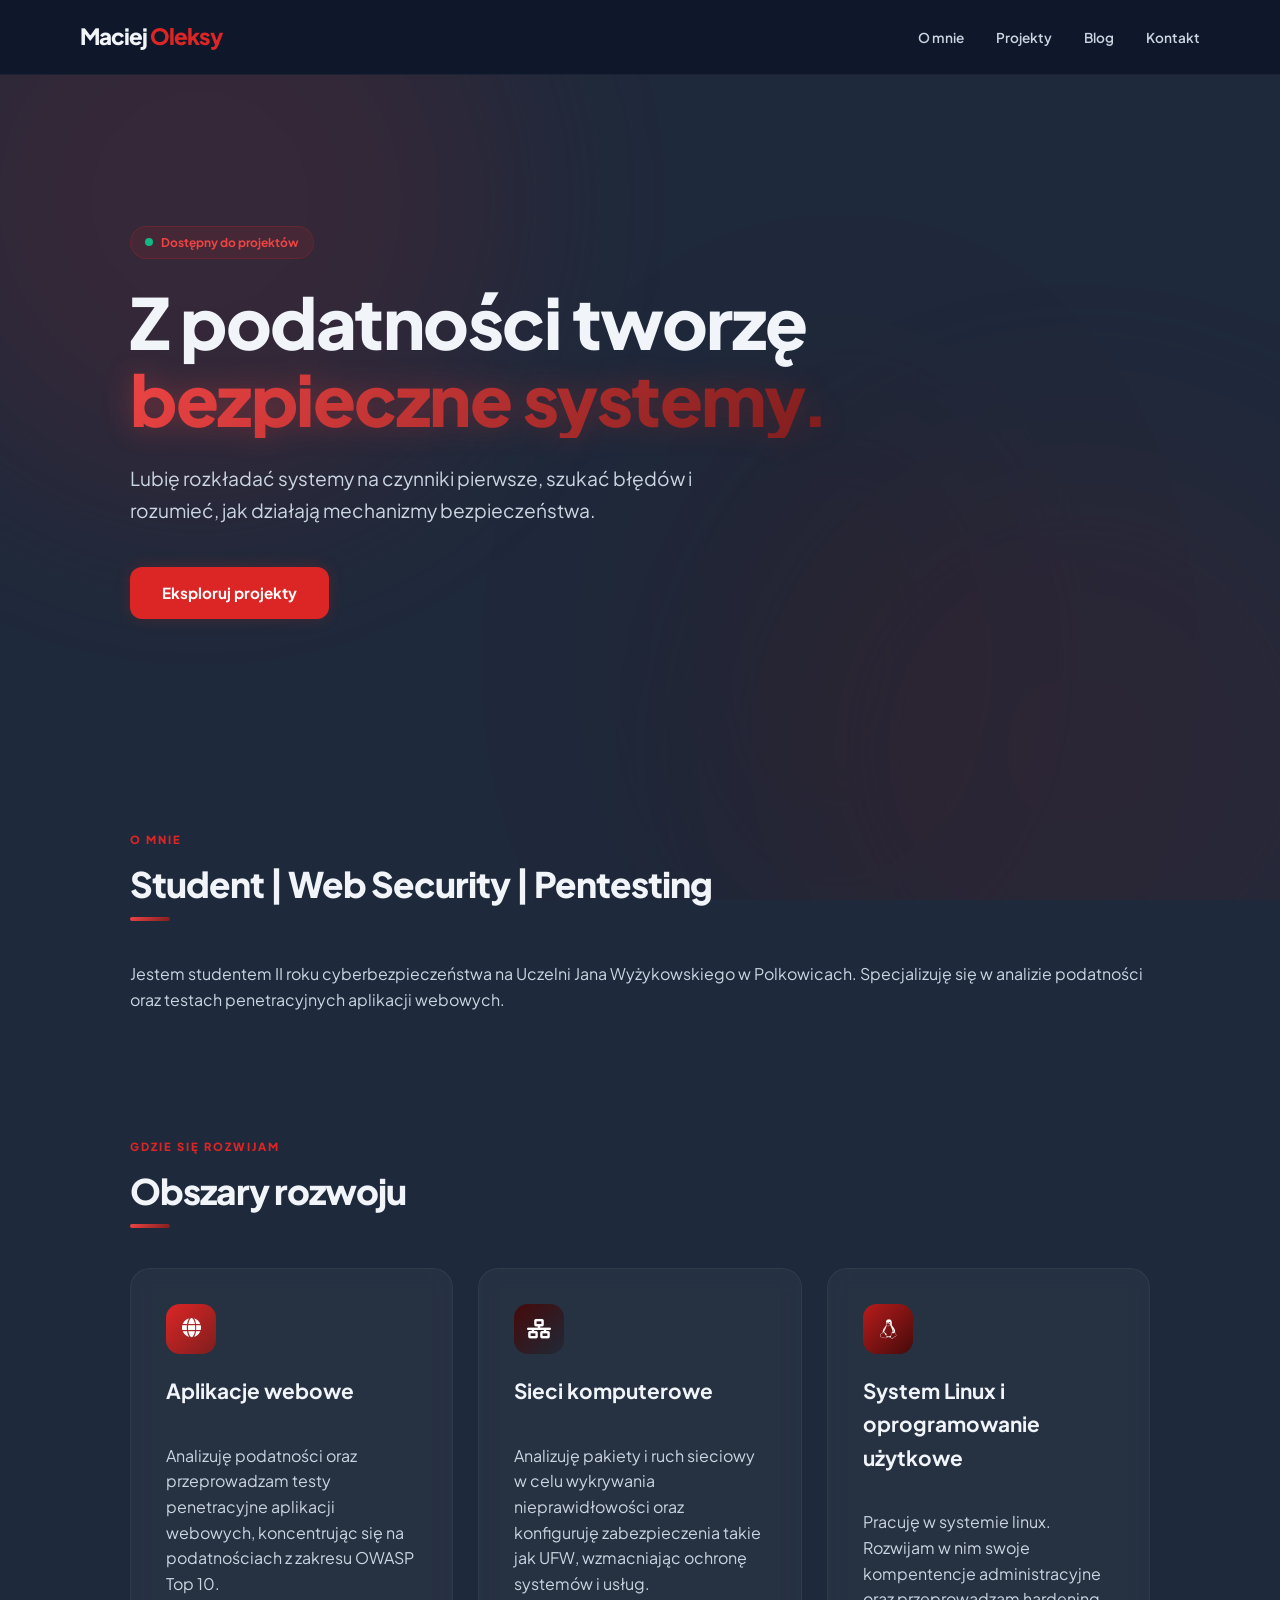
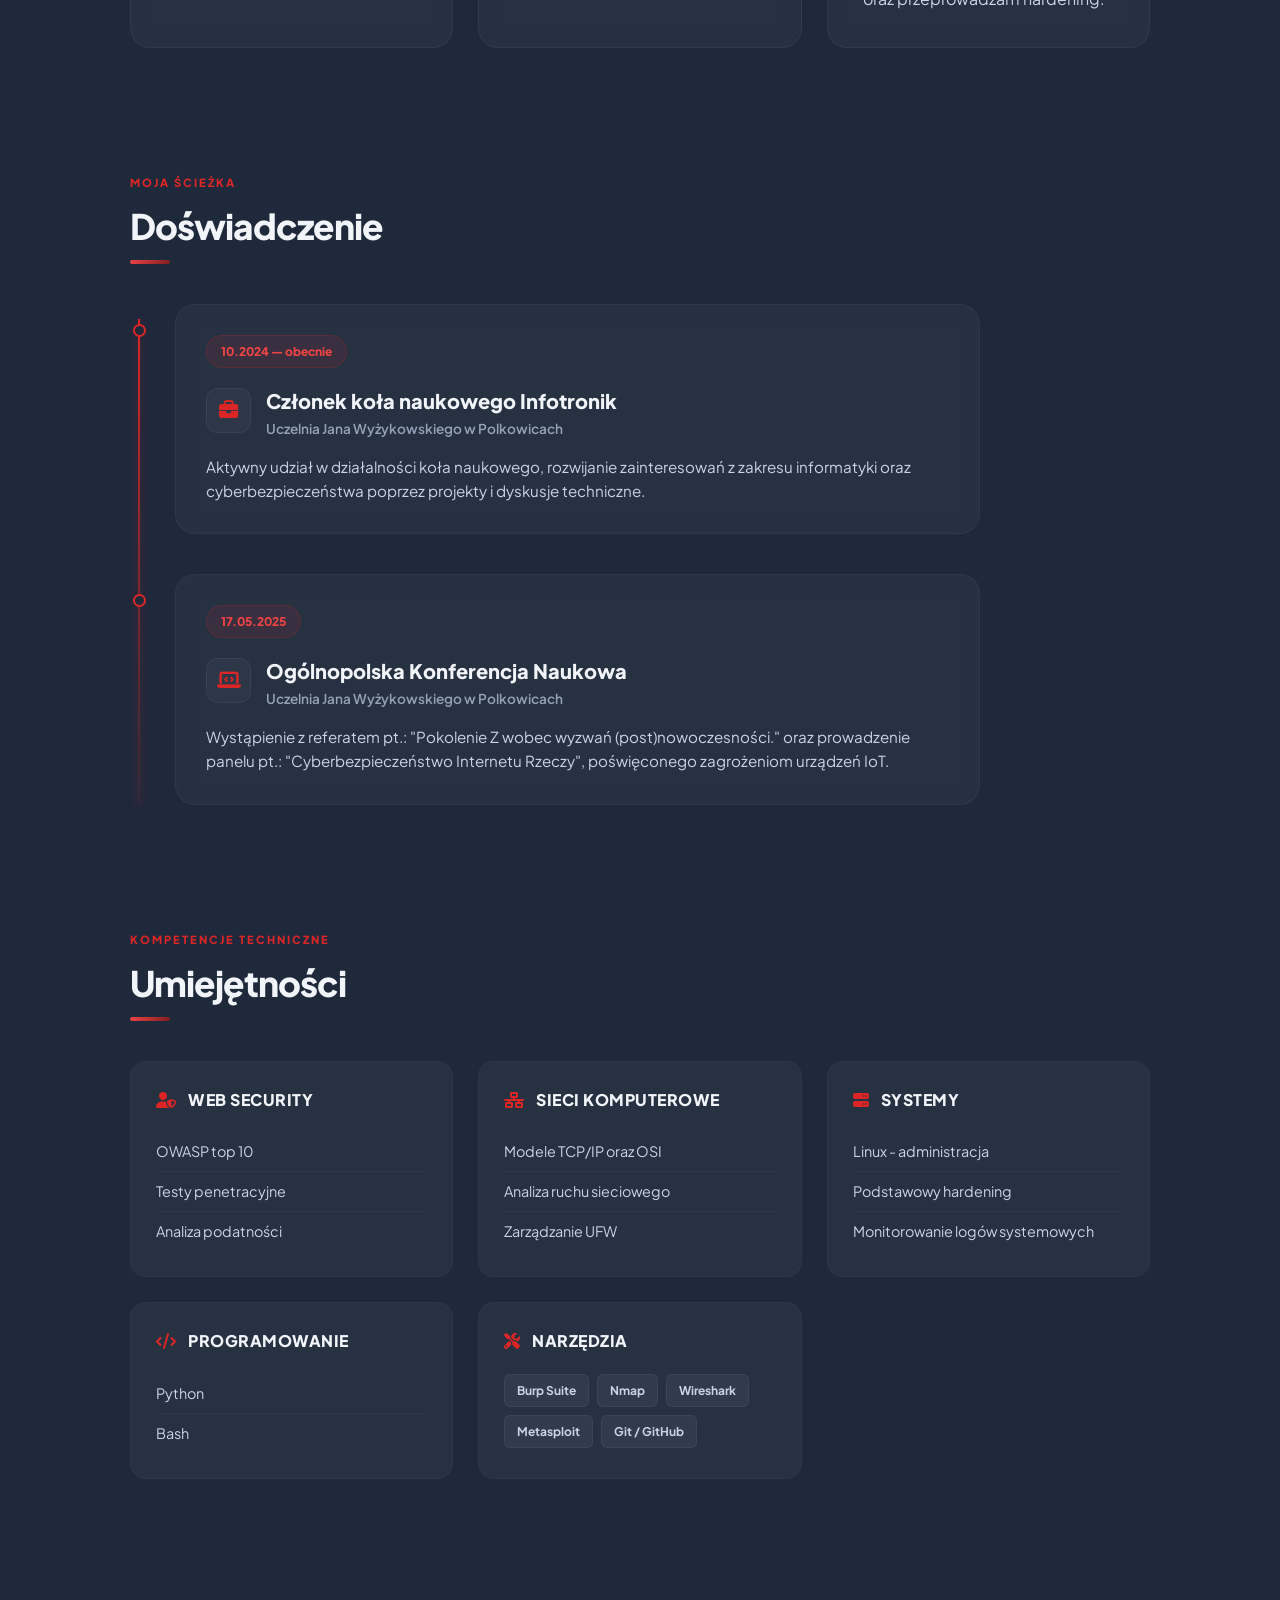
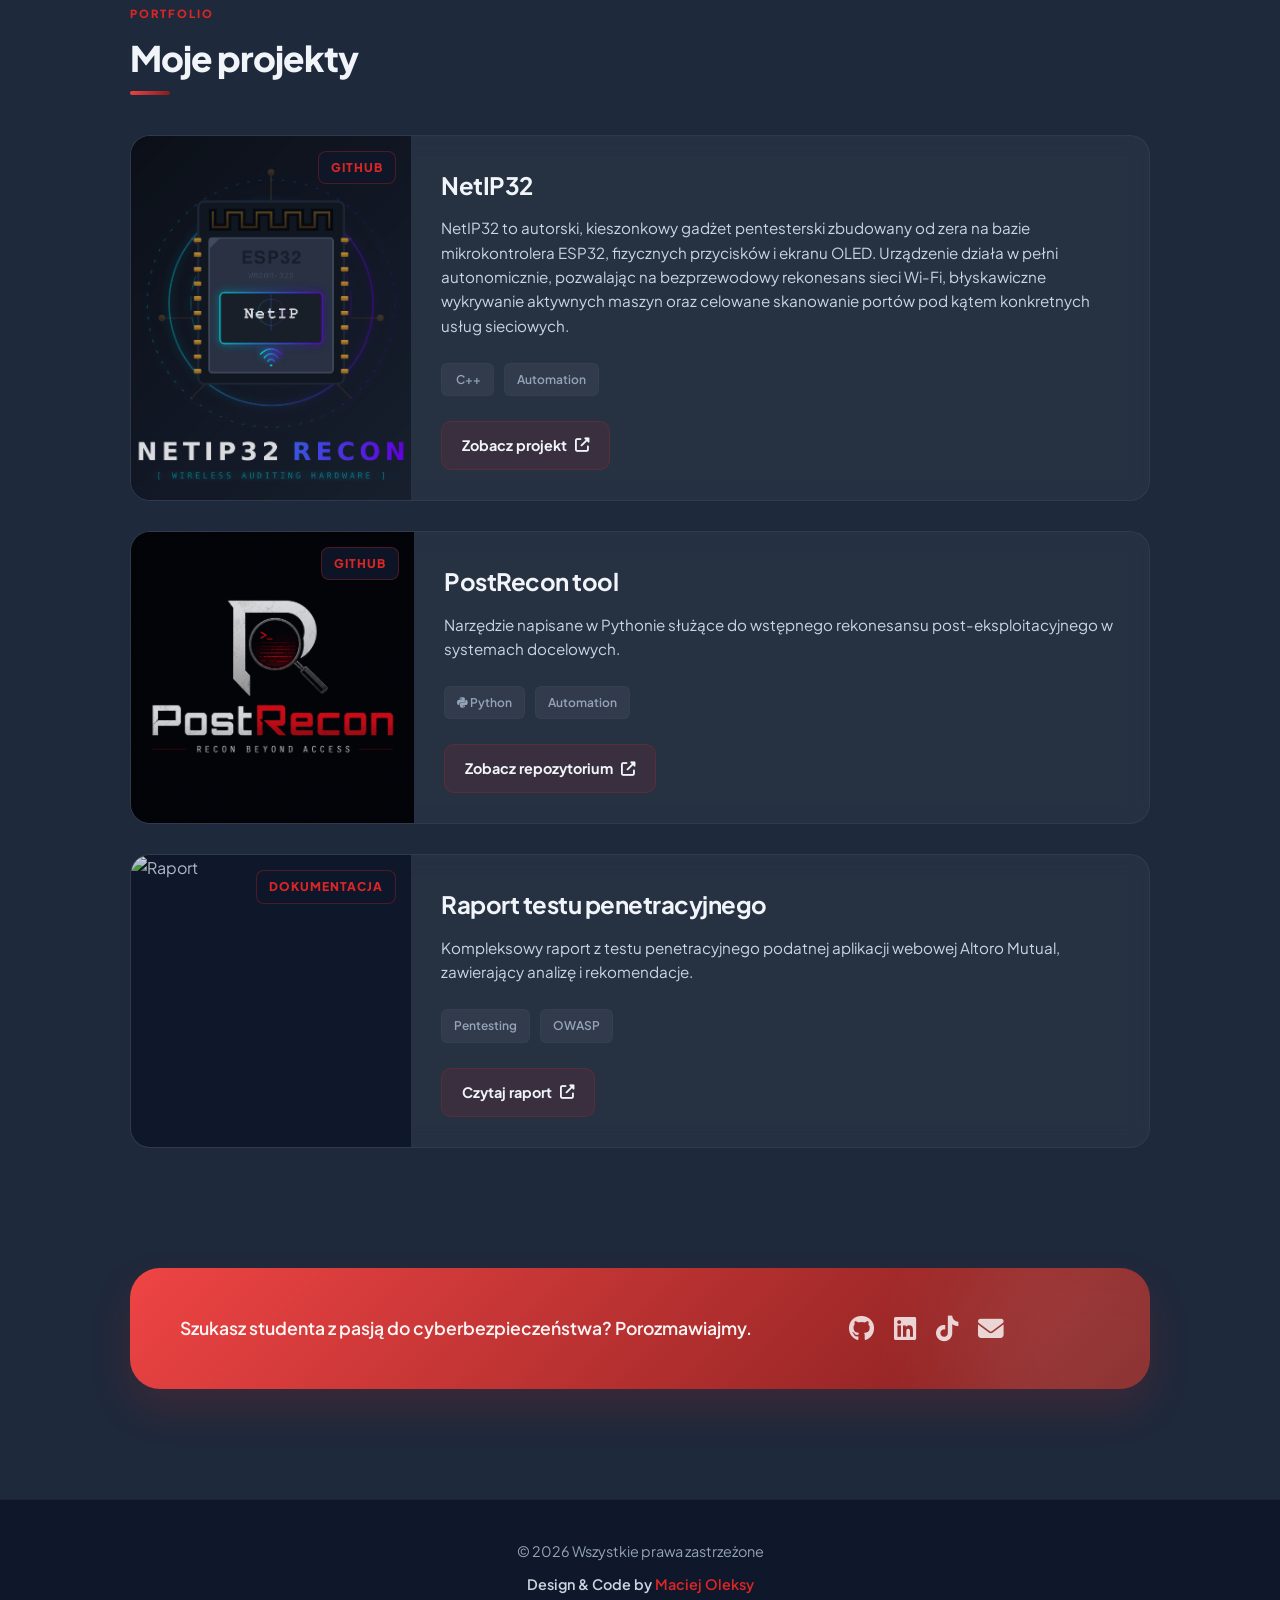
==== commit 68c9a8ff: "Update index.html" ====
--- a/index.html
+++ b/index.html
@@ -81,7 +81,7 @@
                     <div class="area-icon gradient-3"><i class="fab fa-linux"></i></div>
                     <h3>System Linux i oprogramowanie użytkowe</h3>
                     <br>
-                    <p>Pracuję w środowisku Linux. Analizuję oprogramowanie użytkowe, szukając błędów w kodzie i zasobach aplikacji oraz identyfikując potencjalne podatności.</p>
+                    <p>Pracuję w systemie linux. Rozwijam w nim swoje kompentencje administracyjne oraz przeprowadzam hardening.</p>
                 </div>
             </div>
         </div>
--- a/style.css
+++ b/style.css
@@ -457,15 +457,56 @@
 }
 /* --- KONTAKT --- */
 .contact-slim-enhanced {
-    background: var(--gradient-main); padding: 40px 50px; border-radius: 30px;
-    display: flex; justify-content: space-between; align-items: center; color: white;
-    box-shadow: 0 20px 40px rgba(220, 38, 38, 0.15); position: relative; overflow: hidden;
-}
-.contact-slim-enhanced::after { content: ''; position: absolute; top: -50%; right: -10%; width: 300px; height: 300px; background: rgba(255, 255, 255, 0.1); filter: blur(50px); border-radius: 50%; }
-.contact-info-block p { opacity: 0.95; font-size: 1.1rem; font-weight: 600; color: white; }
-.contact-socials { display: flex; gap: 20px; z-index: 1; }
-.contact-socials a { color: white; font-size: 1.8rem; text-decoration: none; transition: 0.3s; opacity: 0.8; }
-.contact-socials a:hover { opacity: 1; transform: translateY(-5px) scale(1.1); }
+    background: var(--gradient-main); 
+    padding: 40px 50px; 
+    border-radius: 30px;
+    display: flex; 
+    justify-content: space-between; 
+    align-items: center; 
+    color: white;
+    box-shadow: 0 20px 40px rgba(220, 38, 38, 0.15); 
+    position: relative; 
+    overflow: hidden;
+}
+
+.contact-slim-enhanced::after { 
+    content: ''; 
+    position: absolute; 
+    top: -50%; 
+    right: -10%; 
+    width: 300px; 
+    height: 300px; 
+    background: rgba(255, 255, 255, 0.1); 
+    filter: blur(50px); 
+    border-radius: 50%; 
+}
+
+.contact-info-block p { 
+    opacity: 0.95; 
+    font-size: 1.1rem; 
+    font-weight: 600; 
+    color: white; 
+}
+
+.contact-socials { 
+    display: flex; 
+    gap: 20px; 
+    z-index: 1; 
+}
+
+.contact-socials a { 
+    color: white; 
+    font-size: 1.6rem;
+    text-decoration: none; 
+    transition: 0.3s; 
+    opacity: 0.8; 
+    display: inline-block;
+}
+
+.contact-socials a:hover { 
+    opacity: 1; 
+    transform: translateY(-5px) scale(1.1); 
+}
 
 /* --- STOPKA --- */
 footer {
